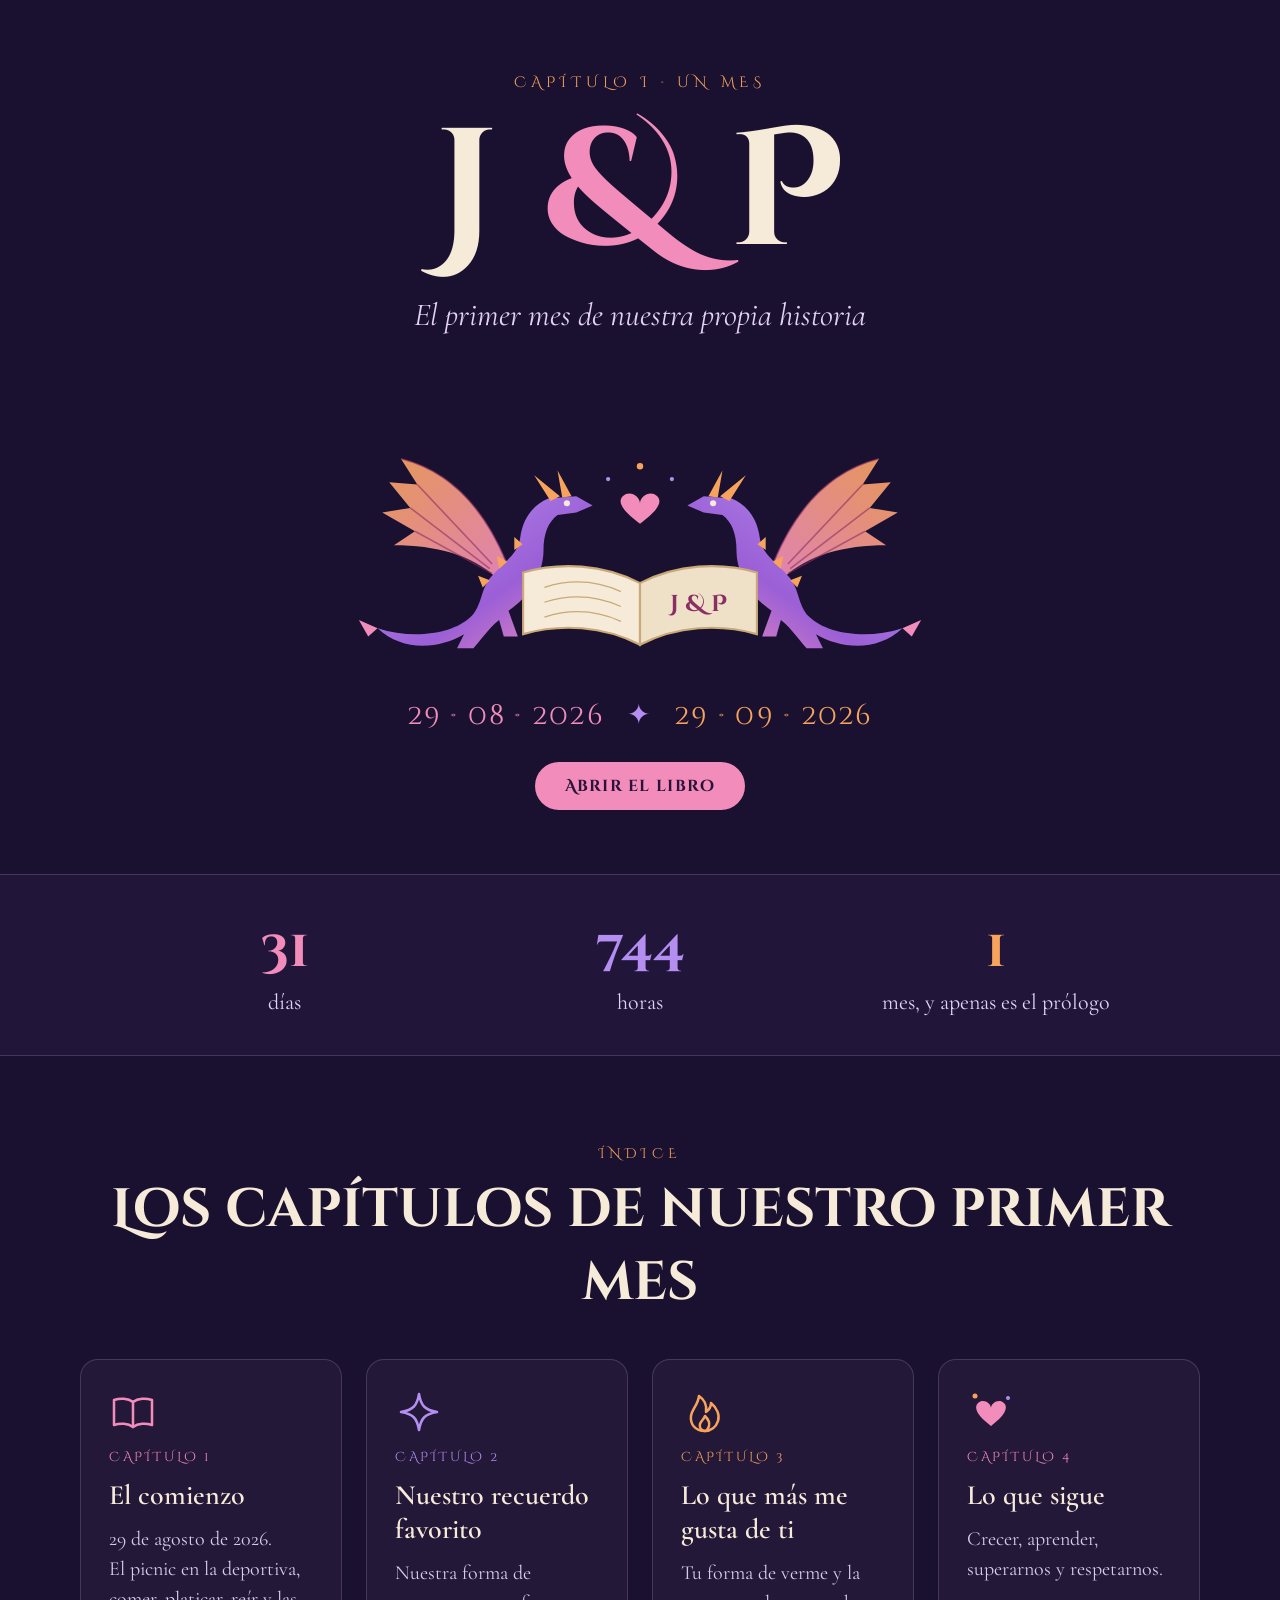
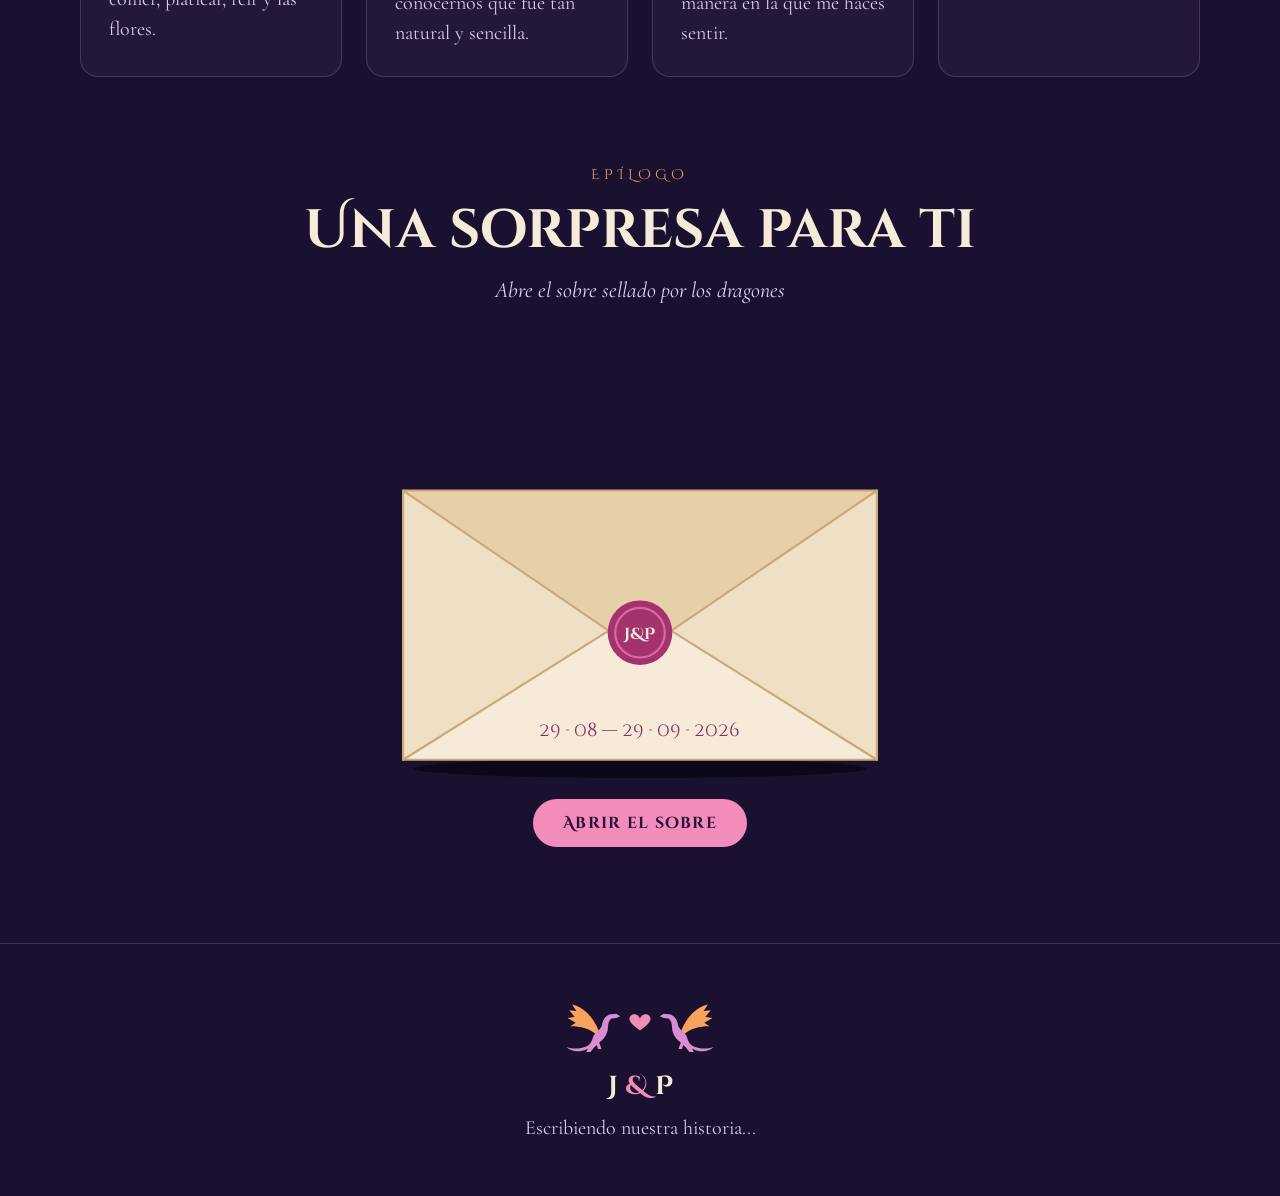
==== index.html @ 1b969fd7 "first commit" ====
<!doctype html>
<html lang="es">
<head>
  <meta charset="utf-8">
  <meta name="viewport" content="width=device-width, initial-scale=1">
  <title>J &amp; P · Un mes juntos</title>
  <link rel="preconnect" href="https://fonts.googleapis.com">
  <link rel="preconnect" href="https://fonts.gstatic.com" crossorigin>
  <link href="https://fonts.googleapis.com/css2?family=Cinzel+Decorative:wght@400;700&amp;family=Cormorant+Garamond:ital,wght@0,400;0,600;1,400&amp;display=swap" rel="stylesheet">
  <link rel="stylesheet" href="styles.css">
</head>
<body>

  <!-- ============ PORTADA ============ -->
  <header class="hero">
    <p class="eyebrow">Capítulo I · Un mes</p>
    <h1 class="hero-title">J <span class="amp">&amp;</span> P</h1>
    <p class="hero-subtitle">El primer mes de nuestra propia historia</p>

    <svg role="img" aria-label="Dos dragones frente a frente sobre un libro abierto" viewBox="0 0 640 300" class="crest">
    <defs>
    <linearGradient id="cr-body" x1="0" y1="0" x2="1" y2="1">
    <stop offset="0" stop-color="#b48ef0"></stop>
    <stop offset="0.6" stop-color="#9b5fd6"></stop>
    <stop offset="1" stop-color="#f28dbb"></stop>
    </linearGradient>
    <linearGradient id="cr-wing" x1="0" y1="0" x2="1" y2="1">
    <stop offset="0" stop-color="#f7a35c"></stop>
    <stop offset="1" stop-color="#f28dbb"></stop>
    </linearGradient>
    <g id="cr-dragon">
    <path d="M140 118 C 120 70, 90 40, 50 30 L 64 52 L 40 50 L 58 72 L 34 76 L 62 92 L 44 104 C 80 104, 110 112, 132 132 Z" fill="url(#cr-wing)" opacity="0.92"></path>
    <path d="M140 118 C 120 70, 90 40, 50 30 M 64 52 L 128 120 M 58 72 L 126 124 M 62 92 L 128 128" stroke="#8a2f63" stroke-width="1.4" fill="none" opacity="0.6"></path>
    <path d="M30 175 C 60 185, 95 180, 110 165 C 120 155, 118 140, 128 130 C 138 118, 150 112, 152 98 C 154 82, 162 70, 176 64 L 200 62 L 214 70 L 200 76 L 184 78 C 176 84, 172 94, 172 108 C 172 128, 160 148, 142 160 L 150 182 L 138 182 L 134 168 C 124 176, 118 186, 112 192 L 98 192 L 104 180 C 84 192, 52 196, 30 175 Z" fill="url(#cr-body)"></path>
    <path d="M30 175 L 14 168 L 22 182 Z" fill="#f28dbb"></path>
    <path d="M178 66 L 164 44 L 186 62 Z M 188 63 L 184 40 L 196 62 Z" fill="#f7a35c"></path>
    <path d="M120 140 L 116 130 L 126 134 Z M 134 124 L 132 113 L 141 118 Z M 147 108 L 147 97 L 154 103 Z" fill="#f7a35c"></path>
    <circle cx="192" cy="68" r="2.6" fill="#f6ead8"></circle>
    </g>
    </defs>
    <use href="#cr-dragon" transform="translate(40 60) scale(1.1)"></use>
    <use href="#cr-dragon" transform="translate(600 60) scale(-1.1 1.1)"></use>
    <path d="M320 135 C 320 128, 310 122, 304 128 C 298 134, 304 142, 320 154 C 336 142, 342 134, 336 128 C 330 122, 320 128, 320 135 Z" fill="#f28dbb"></path>
    <path d="M320 268 C 285 250, 245 248, 210 258 L 210 200 C 245 190, 285 192, 320 210 Z" fill="#f6ead8" stroke="#c9a978" stroke-width="2"></path>
    <path d="M320 268 C 355 250, 395 248, 430 258 L 430 200 C 395 190, 355 192, 320 210 Z" fill="#efe0c8" stroke="#c9a978" stroke-width="2"></path>
    <path d="M320 210 L 320 268" stroke="#c9a978" stroke-width="2"></path>
    <path d="M230 214 C 255 206, 280 208, 302 218 M 230 228 C 255 220, 280 222, 302 232 M 230 242 C 255 234, 280 236, 302 246" stroke="#c9a978" stroke-width="1.2" fill="none"></path>
    <text x="375" y="236" text-anchor="middle" font-family="'Cinzel Decorative', Georgia, serif" font-size="22" font-weight="700" fill="#8a2f63">J &amp; P</text>
    <circle cx="320" cy="100" r="3" fill="#f7a35c"></circle>
    <circle cx="290" cy="112" r="2" fill="#b48ef0"></circle>
    <circle cx="350" cy="112" r="2" fill="#b48ef0"></circle>
    </svg>

    <div class="hero-dates">
      <span class="date-start">29 · 08 · 2026</span>
      <span class="date-star" aria-hidden="true">✦</span>
      <span class="date-end">29 · 09 · 2026</span>
    </div>
    <a class="btn" href="#historia">Abrir el libro</a>
  </header>

  <!-- ============ CONTADOR ============ -->
  <section class="counter">
    <div class="counter-grid">
      <div class="stat stat--rosa"><span class="stat-num">31</span><span class="stat-label">días</span></div>
      <div class="stat stat--morado"><span class="stat-num">744</span><span class="stat-label">horas</span></div>
      <div class="stat stat--naranja"><span class="stat-num">1</span><span class="stat-label">mes, y apenas es el prólogo</span></div>
    </div>
  </section>

  <!-- ============ CAPÍTULOS ============ -->
  <section id="historia" class="chapters">
    <div class="container">
      <div class="section-head">
        <p class="eyebrow">Índice</p>
        <h2>Los capítulos de nuestro primer mes</h2>
      </div>
      <div class="chapter-grid">
        <article class="chapter chapter--rosa">
          <svg aria-hidden="true" viewBox="0 0 48 48" fill="none" stroke="#f28dbb" stroke-width="2.5" stroke-linecap="round" stroke-linejoin="round" class="chapter-icon"><path d="M24 14 C 19 10, 11 10, 5 12 V 37 C 11 35, 19 35, 24 39 C 29 35, 37 35, 43 37 V 12 C 37 10, 29 10, 24 14 Z"></path><path d="M24 14 V 39"></path></svg>
          <p class="chapter-label">CAPÍTULO 1</p>
          <h3>El comienzo</h3>
          <p class="chapter-text">29 de agosto de 2026.&nbsp;<br>El picnic en la deportiva, comer, platicar, reír y las flores.</p>
        </article>
        <article class="chapter chapter--morado">
          <svg aria-hidden="true" viewBox="0 0 48 48" fill="none" stroke="#b48ef0" stroke-width="2.5" stroke-linejoin="round" class="chapter-icon"><path d="M24 6 C 26 18, 30 22, 42 24 C 30 26, 26 30, 24 42 C 22 30, 18 26, 6 24 C 18 22, 22 18, 24 6 Z"></path></svg>
          <p class="chapter-label">CAPÍTULO 2</p>
          <h3>Nuestro recuerdo favorito</h3>
          <p class="chapter-text">Nuestra forma de conocernos que fue tan natural y sencilla.</p>
        </article>
        <article class="chapter chapter--naranja">
          <svg aria-hidden="true" viewBox="0 0 48 48" fill="none" stroke="#f7a35c" stroke-width="2.5" stroke-linecap="round" stroke-linejoin="round" class="chapter-icon"><path d="M24 43 C 14 43, 9 36, 10 28 C 11 21, 17 17, 18 8 C 24 12, 26 18, 25 24 C 28 22, 30 19, 30 15 C 36 20, 39 27, 37 33 C 35 39, 30 43, 24 43 Z"></path><path d="M24 43 C 20 43, 18 39, 19 36 C 20 33, 23 31, 24 28 C 27 31, 29 34, 28 38 C 27 41, 26 43, 24 43 Z"></path></svg>
          <p class="chapter-label">CAPÍTULO 3</p>
          <h3>Lo que más me gusta de ti</h3>
          <p class="chapter-text">Tu forma de verme y la manera en la que me haces sentir.</p>
        </article>
        <article class="chapter chapter--rosa">
          <svg aria-hidden="true" viewBox="-24 -24 48 48" class="chapter-icon"><path d="M0 -4 C 0 -9, -8 -14, -13 -9 C -18 -4, -13 4, 0 14 C 13 4, 18 -4, 13 -9 C 8 -14, 0 -9, 0 -4 Z" fill="#f28dbb"></path><circle cx="-16" cy="-16" r="2.5" fill="#f7a35c"></circle><circle cx="17" cy="-14" r="2" fill="#b48ef0"></circle></svg>
          <p class="chapter-label">CAPÍTULO 4</p>
          <h3>Lo que sigue</h3>
          <p class="chapter-text">Crecer, aprender, superarnos y respetarnos.</p>
        </article>
      </div>
    </div>
  </section>

  <!-- ============ SOBRE SORPRESA ============ -->
  <section id="sorpresa" class="surprise">
    <div class="section-head">
      <p class="eyebrow">Epílogo</p>
      <h2>Una sorpresa para ti</h2>
      <p class="surprise-hint">Abre el sobre sellado por los dragones</p>
    </div>

    <div class="envelope" id="envelope">
      <!-- parte trasera -->
      <svg aria-hidden="true" viewBox="0 0 520 420" class="env-layer env-back">
      <ellipse cx="260" cy="408" rx="210" ry="9" fill="#0d0819"></ellipse>
      <rect x="40" y="150" width="440" height="250" rx="10" fill="#c9a978"></rect>
      <rect x="52" y="160" width="416" height="230" rx="6" fill="#8a2f63"></rect>
      </svg>

      <!-- flores (solo se muestran y animan al abrir) -->
      <svg role="img" aria-label="Un ramo de flores rosas, moradas y naranjas sale del sobre" viewBox="0 0 520 420" class="env-layer env-flowers">
      <defs>
      <g id="fl-p"><g fill="#f9b8d4" transform="rotate(36)"><ellipse cy="-12" rx="8" ry="13"></ellipse><ellipse cy="-12" rx="8" ry="13" transform="rotate(72)"></ellipse><ellipse cy="-12" rx="8" ry="13" transform="rotate(144)"></ellipse><ellipse cy="-12" rx="8" ry="13" transform="rotate(216)"></ellipse><ellipse cy="-12" rx="8" ry="13" transform="rotate(288)"></ellipse></g><g fill="#f28dbb"><ellipse cy="-10" rx="7" ry="11"></ellipse><ellipse cy="-10" rx="7" ry="11" transform="rotate(72)"></ellipse><ellipse cy="-10" rx="7" ry="11" transform="rotate(144)"></ellipse><ellipse cy="-10" rx="7" ry="11" transform="rotate(216)"></ellipse><ellipse cy="-10" rx="7" ry="11" transform="rotate(288)"></ellipse></g><circle r="5" fill="#f7a35c"></circle></g>
      <g id="fl-m"><g fill="#d4bdf7" transform="rotate(36)"><ellipse cy="-12" rx="8" ry="13"></ellipse><ellipse cy="-12" rx="8" ry="13" transform="rotate(72)"></ellipse><ellipse cy="-12" rx="8" ry="13" transform="rotate(144)"></ellipse><ellipse cy="-12" rx="8" ry="13" transform="rotate(216)"></ellipse><ellipse cy="-12" rx="8" ry="13" transform="rotate(288)"></ellipse></g><g fill="#a776ea"><ellipse cy="-10" rx="7" ry="11"></ellipse><ellipse cy="-10" rx="7" ry="11" transform="rotate(72)"></ellipse><ellipse cy="-10" rx="7" ry="11" transform="rotate(144)"></ellipse><ellipse cy="-10" rx="7" ry="11" transform="rotate(216)"></ellipse><ellipse cy="-10" rx="7" ry="11" transform="rotate(288)"></ellipse></g><circle r="5" fill="#f28dbb"></circle></g>
      <g id="fl-o"><g fill="#fbc996" transform="rotate(36)"><ellipse cy="-12" rx="8" ry="13"></ellipse><ellipse cy="-12" rx="8" ry="13" transform="rotate(72)"></ellipse><ellipse cy="-12" rx="8" ry="13" transform="rotate(144)"></ellipse><ellipse cy="-12" rx="8" ry="13" transform="rotate(216)"></ellipse><ellipse cy="-12" rx="8" ry="13" transform="rotate(288)"></ellipse></g><g fill="#f7a35c"><ellipse cy="-10" rx="7" ry="11"></ellipse><ellipse cy="-10" rx="7" ry="11" transform="rotate(72)"></ellipse><ellipse cy="-10" rx="7" ry="11" transform="rotate(144)"></ellipse><ellipse cy="-10" rx="7" ry="11" transform="rotate(216)"></ellipse><ellipse cy="-10" rx="7" ry="11" transform="rotate(288)"></ellipse></g><circle r="5" fill="#8a2f63"></circle></g>
      </defs>

      <g class="anim" style="animation: jp-rise 1.1s cubic-bezier(.2,.8,.2,1) 0.5s both; transform-box: fill-box; transform-origin: 50% 100%"><g class="anim" style="animation: jp-sway 3.4s ease-in-out 1.7s infinite alternate; transform-box: fill-box; transform-origin: 50% 100%">
      <path d="M200 340 C 190 290, 160 250, 140 215" stroke="#4f7d63" stroke-width="4" fill="none"></path>
      <use href="#fl-o" transform="translate(140 215) scale(1.1)"></use>
      </g></g>
      <g class="anim" style="animation: jp-rise 1.1s cubic-bezier(.2,.8,.2,1) 0.55s both; transform-box: fill-box; transform-origin: 50% 100%"><g class="anim" style="animation: jp-sway 3.8s ease-in-out 1.7s infinite alternate-reverse; transform-box: fill-box; transform-origin: 50% 100%">
      <path d="M320 340 C 330 290, 360 250, 380 215" stroke="#4f7d63" stroke-width="4" fill="none"></path>
      <use href="#fl-p" transform="translate(380 215) scale(1.1)"></use>
      </g></g>
      <g class="anim" style="animation: jp-rise 1.1s cubic-bezier(.2,.8,.2,1) 0.65s both; transform-box: fill-box; transform-origin: 50% 100%"><g class="anim" style="animation: jp-sway 3.2s ease-in-out 1.8s infinite alternate; transform-box: fill-box; transform-origin: 50% 100%">
      <path d="M215 340 C 205 280, 180 220, 170 180" stroke="#4f7d63" stroke-width="4" fill="none"></path>
      <path d="M194 250 C 178 236, 166 238, 160 248 C 172 256, 186 256, 194 250 Z" fill="#5e9274"></path>
      <use href="#fl-p" transform="translate(170 180) scale(1.3)"></use>
      </g></g>
      <g class="anim" style="animation: jp-rise 1.1s cubic-bezier(.2,.8,.2,1) 0.7s both; transform-box: fill-box; transform-origin: 50% 100%"><g class="anim" style="animation: jp-sway 3.6s ease-in-out 1.8s infinite alternate-reverse; transform-box: fill-box; transform-origin: 50% 100%">
      <path d="M305 340 C 315 280, 340 220, 350 180" stroke="#4f7d63" stroke-width="4" fill="none"></path>
      <path d="M326 250 C 342 236, 354 238, 360 248 C 348 256, 334 256, 326 250 Z" fill="#5e9274"></path>
      <use href="#fl-m" transform="translate(350 180) scale(1.3)"></use>
      </g></g>
      <g class="anim" style="animation: jp-rise 1.1s cubic-bezier(.2,.8,.2,1) 0.8s both; transform-box: fill-box; transform-origin: 50% 100%"><g class="anim" style="animation: jp-sway 3s ease-in-out 1.9s infinite alternate; transform-box: fill-box; transform-origin: 50% 100%">
      <path d="M240 340 C 236 270, 214 190, 205 140" stroke="#4f7d63" stroke-width="4" fill="none"></path>
      <use href="#fl-m" transform="translate(205 140) scale(1.5)"></use>
      </g></g>
      <g class="anim" style="animation: jp-rise 1.1s cubic-bezier(.2,.8,.2,1) 0.85s both; transform-box: fill-box; transform-origin: 50% 100%"><g class="anim" style="animation: jp-sway 3.3s ease-in-out 1.9s infinite alternate-reverse; transform-box: fill-box; transform-origin: 50% 100%">
      <path d="M280 340 C 284 270, 306 190, 315 140" stroke="#4f7d63" stroke-width="4" fill="none"></path>
      <use href="#fl-o" transform="translate(315 140) scale(1.5)"></use>
      </g></g>
      <g class="anim" style="animation: jp-rise 1.2s cubic-bezier(.2,.8,.2,1) 0.95s both; transform-box: fill-box; transform-origin: 50% 100%"><g class="anim" style="animation: jp-sway 3.7s ease-in-out 2s infinite alternate; transform-box: fill-box; transform-origin: 50% 100%">
      <path d="M260 340 C 256 260, 264 160, 260 95" stroke="#4f7d63" stroke-width="5" fill="none"></path>
      <path d="M259 200 C 240 182, 226 184, 220 196 C 234 206, 250 206, 259 200 Z" fill="#5e9274"></path>
      <path d="M261 230 C 280 212, 294 214, 300 226 C 286 236, 270 236, 261 230 Z" fill="#5e9274"></path>
      <use href="#fl-p" transform="translate(260 95) scale(2)"></use>
      </g></g>
      <g class="anim" style="animation: jp-rise 1.1s cubic-bezier(.2,.8,.2,1) 1.05s both; transform-box: fill-box; transform-origin: 50% 100%">
      <use href="#fl-o" transform="translate(236 178) scale(0.8)"></use>
      <use href="#fl-p" transform="translate(286 182) scale(0.8)"></use>
      <use href="#fl-m" transform="translate(262 200) scale(0.7)"></use>
      </g>

      <ellipse class="anim" cx="230" cy="150" rx="4" ry="7" fill="#f28dbb" style="animation: jp-drift-l 3.6s ease-out 1.6s infinite; transform-box: fill-box; transform-origin: center"></ellipse>
      <ellipse class="anim" cx="290" cy="140" rx="4" ry="7" fill="#b48ef0" style="animation: jp-drift-r 4s ease-out 2s infinite; transform-box: fill-box; transform-origin: center"></ellipse>
      <ellipse class="anim" cx="260" cy="120" rx="3.5" ry="6" fill="#f7a35c" style="animation: jp-drift-l 4.4s ease-out 2.4s infinite; transform-box: fill-box; transform-origin: center"></ellipse>
      <ellipse class="anim" cx="200" cy="170" rx="3.5" ry="6" fill="#b48ef0" style="animation: jp-drift-r 3.8s ease-out 2.8s infinite; transform-box: fill-box; transform-origin: center"></ellipse>
      <ellipse class="anim" cx="330" cy="165" rx="4" ry="7" fill="#f28dbb" style="animation: jp-drift-l 4.2s ease-out 3.1s infinite; transform-box: fill-box; transform-origin: center"></ellipse>
      <ellipse class="anim" cx="250" cy="160" rx="3.5" ry="6" fill="#f7a35c" style="animation: jp-drift-r 3.5s ease-out 3.4s infinite; transform-box: fill-box; transform-origin: center"></ellipse>
      </svg>

      <!-- frente del sobre -->
      <svg aria-hidden="true" viewBox="0 0 520 420" class="env-layer env-front">
      <path d="M40 150 L 252 286 L 40 400 Z" fill="#efdfc4" stroke="#c9a978" stroke-width="2" stroke-linejoin="round"></path>
      <path d="M480 150 L 268 286 L 480 400 Z" fill="#efdfc4" stroke="#c9a978" stroke-width="2" stroke-linejoin="round"></path>
      <path d="M40 400 L 260 262 L 480 400 Z" fill="#f6ead8" stroke="#c9a978" stroke-width="2" stroke-linejoin="round"></path>
      <text x="260" y="378" text-anchor="middle" font-family="'Cinzel Decorative', Georgia, serif" font-size="18" fill="#8a2f63">29 · 08 — 29 · 09 · 2026</text>
      </svg>

      <!-- solapa con sello -->
      <svg aria-hidden="true" viewBox="0 0 520 420" class="env-layer env-flap">
      <path d="M40 150 L 480 150 L 260 300 Z" fill="#e6d0a8" stroke="#c9a978" stroke-width="2" stroke-linejoin="round"></path>
      <g class="seal">
      <circle cx="260" cy="282" r="30" fill="#a3326f"></circle>
      <circle cx="260" cy="282" r="23" fill="none" stroke="#d76a9f" stroke-width="2"></circle>
      <text x="260" y="288" text-anchor="middle" font-family="'Cinzel Decorative', Georgia, serif" font-size="15" font-weight="700" fill="#f6ead8">J&amp;P</text>
      </g>
      </svg>
    </div>

    <button type="button" class="btn" id="envelope-btn" aria-controls="envelope" aria-expanded="false">Abrir el sobre</button>
  </section>

  <!-- ============ PIE ============ -->
  <footer class="footer">
    <svg aria-hidden="true" viewBox="0 0 240 70" class="footer-dragons">
    <defs>
    <linearGradient id="ft-body" x1="0" y1="0" x2="1" y2="1">
    <stop offset="0" stop-color="#b48ef0"></stop>
    <stop offset="1" stop-color="#f28dbb"></stop>
    </linearGradient>
    <g id="ft-dragon" transform="scale(0.32)">
    <path d="M140 118 C 120 70, 90 40, 50 30 L 64 52 L 40 50 L 58 72 L 34 76 L 62 92 L 44 104 C 80 104, 110 112, 132 132 Z" fill="#f7a35c"></path>
    <path d="M30 175 C 60 185, 95 180, 110 165 C 120 155, 118 140, 128 130 C 138 118, 150 112, 152 98 C 154 82, 162 70, 176 64 L 200 62 L 214 70 L 200 76 L 184 78 C 176 84, 172 94, 172 108 C 172 128, 160 148, 142 160 L 150 182 L 138 182 L 134 168 C 124 176, 118 186, 112 192 L 98 192 L 104 180 C 84 192, 52 196, 30 175 Z" fill="url(#ft-body)"></path>
    </g>
    </defs>
    <use href="#ft-dragon" transform="translate(30 4)"></use>
    <use href="#ft-dragon" transform="translate(210 4) scale(-1 1)"></use>
    <path d="M120 30 C 120 26, 114 22, 110 26 C 106 30, 110 35, 120 42 C 130 35, 134 30, 130 26 C 126 22, 120 26, 120 30 Z" fill="#f28dbb"></path>
    </svg>
    <p class="footer-initials">J <span class="amp">&amp;</span> P</p>
    <p class="footer-line">Escribiendo nuestra historia...</p>
  </footer>

  <script src="script.js"></script>
</body>
</html>
---- styles.css ----
/* =========================================================
   J & P · Un mes juntos
   Cambia los colores y fuentes aquí y se aplican a toda la página.
   ========================================================= */
:root {
  --fondo: #1a1130;          /* fondo principal */
  --fondo-2: #21163a;        /* franja del contador */
  --tarjeta: #241839;        /* fondo de los capítulos */
  --texto: #f6ead8;          /* texto principal (pergamino) */
  --texto-suave: #d9cbe9;
  --lavanda: #e3d2f7;
  --rosa: #f28dbb;
  --morado: #b48ef0;
  --naranja: #f7a35c;
  --vino: #2a1238;           /* texto sobre botones rosas */
  --linea: rgba(246, 234, 216, 0.16);

  --font-titulo: 'Cinzel Decorative', 'Cormorant Garamond', Georgia, serif;
  --font-texto: 'Cormorant Garamond', Georgia, 'Times New Roman', serif;
}

* { box-sizing: border-box; }
html { scroll-behavior: smooth; }

body {
  margin: 0;
  background: var(--fondo);
  color: var(--texto);
  font-family: var(--font-texto);
  overflow-x: hidden;
}

h1, h2, h3, p { margin: 0; }
h2 {
  font-family: var(--font-titulo);
  font-size: clamp(34px, 5vw, 54px);
  color: var(--texto);
}

.eyebrow {
  font-family: var(--font-titulo);
  font-size: 14px;
  letter-spacing: 0.3em;
  text-transform: uppercase;
  color: var(--naranja);
}
.amp { color: var(--rosa); }

.container { max-width: 1120px; margin: 0 auto; }
.section-head {
  display: flex;
  flex-direction: column;
  align-items: center;
  gap: 10px;
  text-align: center;
}

/* ---------- Botón ---------- */
.btn {
  display: inline-flex;
  align-items: center;
  min-height: 48px;
  padding: 0 30px;
  border: 0;
  border-radius: 999px;
  background: var(--rosa);
  color: var(--vino);
  font-family: var(--font-titulo);
  font-weight: 700;
  font-size: 16px;
  letter-spacing: 0.08em;
  text-decoration: none;
  cursor: pointer;
  transition: transform 0.2s ease, background 0.2s ease;
}
.btn:hover { background: #f6a6c9; transform: translateY(-1px); }
.btn:focus-visible { outline: 3px solid var(--naranja); outline-offset: 3px; }

/* ---------- Portada ---------- */
.hero {
  padding: 72px 24px 64px;
  display: flex;
  flex-direction: column;
  align-items: center;
  text-align: center;
  gap: 18px;
}
.hero .eyebrow { font-size: 15px; letter-spacing: 0.32em; }
.hero-title {
  font-family: var(--font-titulo);
  font-weight: 700;
  font-size: clamp(64px, 13vw, 168px);
  line-height: 1;
}
.hero-subtitle {
  font-style: italic;
  font-size: clamp(22px, 3vw, 32px);
  color: var(--lavanda);
}
.crest { width: 100%; max-width: 680px; height: auto; margin-top: 8px; }
.hero-dates {
  display: flex;
  flex-wrap: wrap;
  align-items: center;
  justify-content: center;
  gap: 14px 22px;
  font-family: var(--font-titulo);
  font-size: clamp(20px, 2.6vw, 28px);
  letter-spacing: 0.08em;
}
.date-start { color: var(--rosa); }
.date-star { color: var(--morado); }
.date-end { color: var(--naranja); }
.hero .btn { margin-top: 10px; }

/* ---------- Contador ---------- */
.counter {
  border-top: 1px solid var(--linea);
  border-bottom: 1px solid var(--linea);
  background: var(--fondo-2);
  padding: 40px 24px;
}
.counter-grid {
  max-width: 1040px;
  margin: 0 auto;
  display: grid;
  grid-template-columns: repeat(auto-fit, minmax(180px, 1fr));
  gap: 28px;
  text-align: center;
}
.stat { display: flex; flex-direction: column; gap: 4px; }
.stat-num { font-family: var(--font-titulo); font-size: 52px; font-weight: 700; }
.stat-label { font-size: 22px; color: var(--lavanda); }
.stat--rosa .stat-num { color: var(--rosa); }
.stat--morado .stat-num { color: var(--morado); }
.stat--naranja .stat-num { color: var(--naranja); }

/* ---------- Capítulos ---------- */
.chapters { padding: 88px 24px; }
.chapters .container { display: flex; flex-direction: column; gap: 40px; }
.chapter-grid {
  display: grid;
  grid-template-columns: repeat(auto-fit, minmax(240px, 1fr));
  gap: 24px;
}
.chapter {
  background: var(--tarjeta);
  border: 1px solid var(--linea);
  border-radius: 18px;
  padding: 28px;
  display: flex;
  flex-direction: column;
  gap: 12px;
}
.chapter-icon { width: 48px; height: 48px; }
.chapter-label {
  font-family: var(--font-titulo);
  font-size: 13px;
  letter-spacing: 0.2em;
}
.chapter--rosa .chapter-label { color: var(--rosa); }
.chapter--morado .chapter-label { color: var(--morado); }
.chapter--naranja .chapter-label { color: var(--naranja); }
.chapter h3 { font-size: 28px; font-weight: 600; }
.chapter-text { font-size: 20px; line-height: 1.5; color: var(--texto-suave); }

/* ---------- Sobre sorpresa ---------- */
.surprise {
  padding: 0 24px 96px;
  display: flex;
  flex-direction: column;
  align-items: center;
  gap: 18px;
  text-align: center;
}
.surprise-hint { font-style: italic; font-size: 22px; color: var(--lavanda); }

.envelope {
  position: relative;
  width: 100%;
  max-width: 560px;
  aspect-ratio: 520 / 420;
  perspective: 1400px;
  margin-top: 8px;
}
.env-layer { position: absolute; inset: 0; width: 100%; height: 100%; }
.env-back { z-index: 1; }
.env-flowers { z-index: 3; overflow: visible; display: none; }
.env-front { z-index: 4; }
.env-flap {
  z-index: 5;
  transform-origin: 50% 35.714%;   /* borde superior del sobre */
  transition: transform 0.8s cubic-bezier(.4, .1, .2, 1);
}
.seal { transition: opacity 0.3s ease; }

/* Estado abierto (lo activa script.js) */
.envelope.is-open .env-flap { transform: rotateX(180deg); z-index: 2; }
.envelope.is-open .seal { opacity: 0; }
.envelope.is-open .env-flowers { display: block; }

/* Animaciones de las flores */
@keyframes jp-rise {
  from { transform: translateY(170px) scale(.3); opacity: 0; }
  to   { transform: translateY(0) scale(1); opacity: 1; }
}
@keyframes jp-sway {
  from { transform: rotate(-2.5deg); }
  to   { transform: rotate(2.5deg); }
}
@keyframes jp-drift-l {
  0%   { transform: translate(0, 0) rotate(0); opacity: 0; }
  15%  { opacity: 1; }
  100% { transform: translate(-70px, -150px) rotate(-220deg); opacity: 0; }
}
@keyframes jp-drift-r {
  0%   { transform: translate(0, 0) rotate(0); opacity: 0; }
  15%  { opacity: 1; }
  100% { transform: translate(70px, -150px) rotate(220deg); opacity: 0; }
}

@media (prefers-reduced-motion: reduce) {
  .anim { animation: none !important; }
  .env-flap { transition: none; }
  html { scroll-behavior: auto; }
}

/* ---------- Pie ---------- */
.footer {
  border-top: 1px solid var(--linea);
  padding: 48px 24px 56px;
  display: flex;
  flex-direction: column;
  align-items: center;
  gap: 12px;
  text-align: center;
}
.footer-dragons { width: 220px; height: auto; }
.footer-initials { font-family: var(--font-titulo); font-size: 26px; font-weight: 700; }
.footer-line { font-size: 20px; color: var(--texto-suave); }
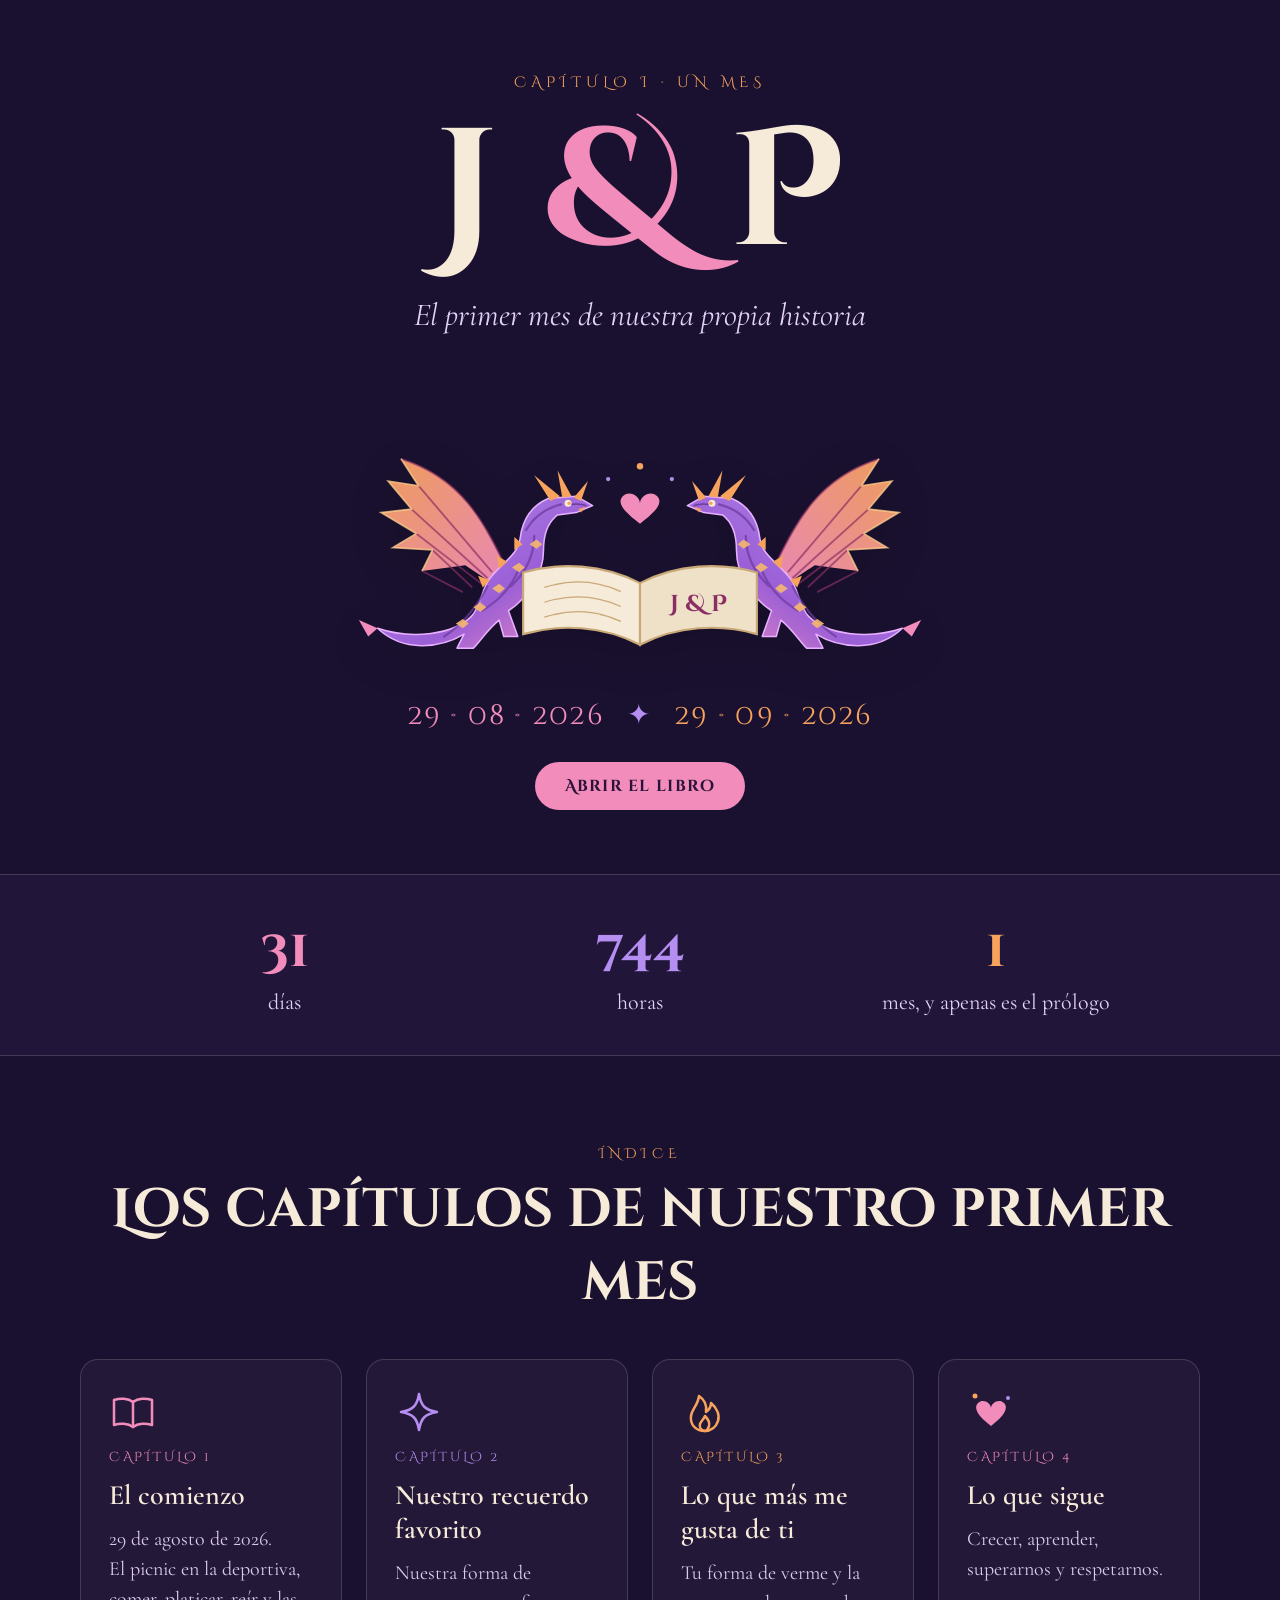
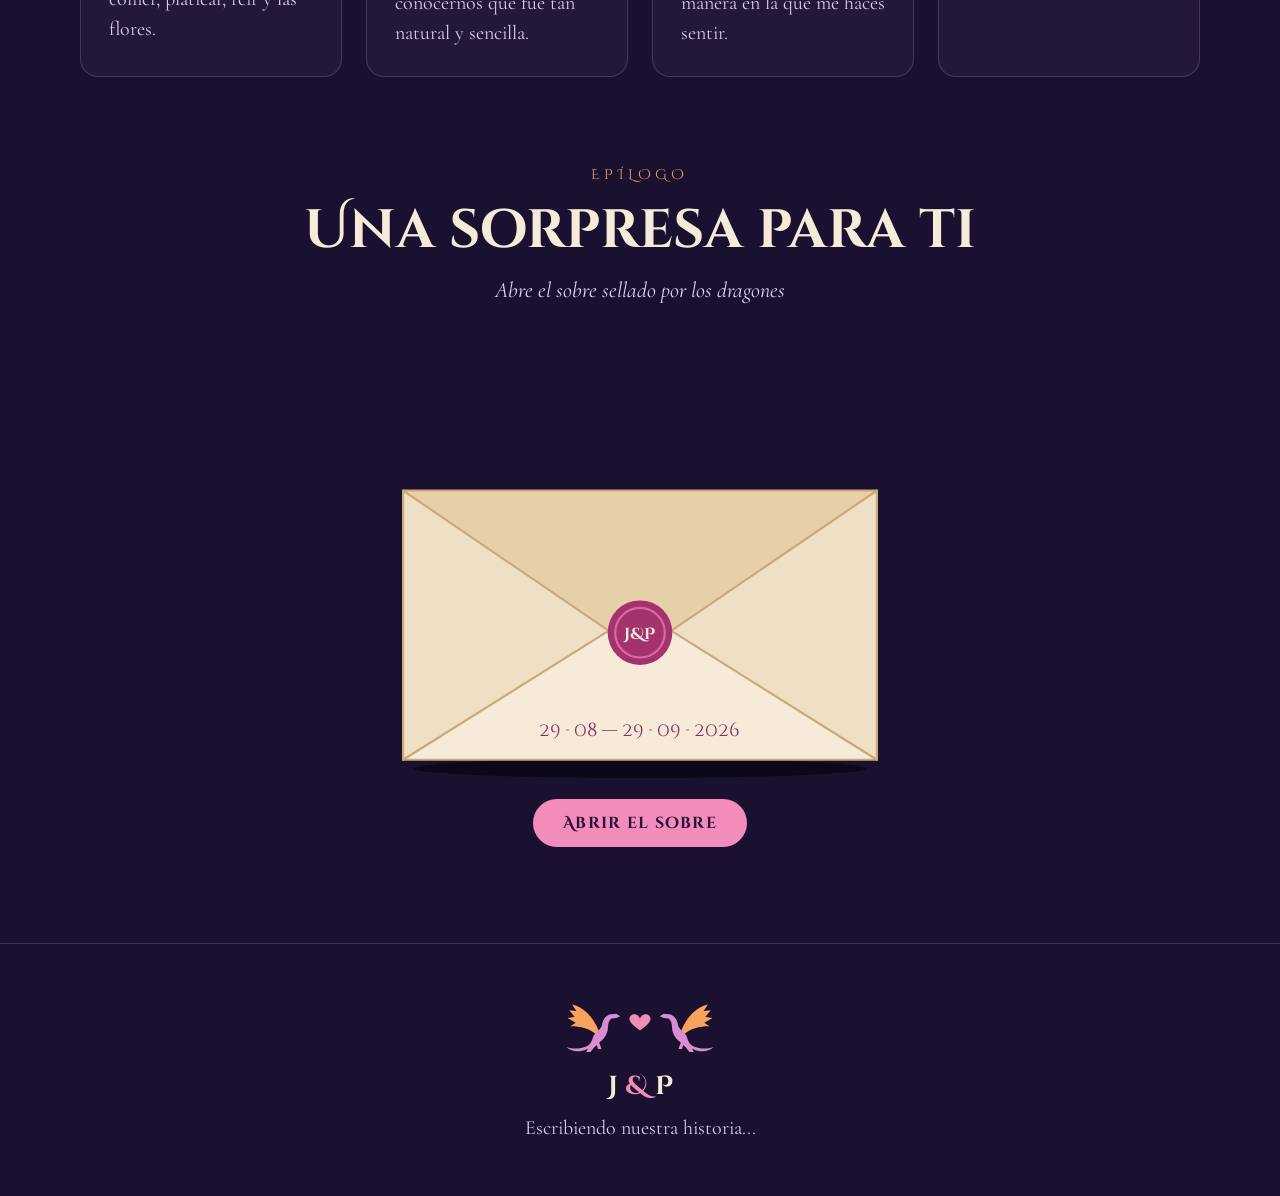
==== commit 2fab3d8e: "Se cambia el estilo de los dragones" ====
--- a/index.html
+++ b/index.html
@@ -29,26 +29,34 @@
     <stop offset="1" stop-color="#f28dbb"></stop>
     </linearGradient>
     <g id="cr-dragon">
-    <path d="M140 118 C 120 70, 90 40, 50 30 L 64 52 L 40 50 L 58 72 L 34 76 L 62 92 L 44 104 C 80 104, 110 112, 132 132 Z" fill="url(#cr-wing)" opacity="0.92"></path>
-    <path d="M140 118 C 120 70, 90 40, 50 30 M 64 52 L 128 120 M 58 72 L 126 124 M 62 92 L 128 128" stroke="#8a2f63" stroke-width="1.4" fill="none" opacity="0.6"></path>
-    <path d="M30 175 C 60 185, 95 180, 110 165 C 120 155, 118 140, 128 130 C 138 118, 150 112, 152 98 C 154 82, 162 70, 176 64 L 200 62 L 214 70 L 200 76 L 184 78 C 176 84, 172 94, 172 108 C 172 128, 160 148, 142 160 L 150 182 L 138 182 L 134 168 C 124 176, 118 186, 112 192 L 98 192 L 104 180 C 84 192, 52 196, 30 175 Z" fill="url(#cr-body)"></path>
+    <g class="dragon-wing">
+    <path d="M140 123 C 122 87, 104 47, 50 30 L 65 53 L 39 49 L 59 73 L 33 76 L 63 94 L 43 106 L 77 108 L 68 126 L 105 121 L 132 139 Z" fill="url(#cr-wing)" opacity="0.96"></path>
+    <path d="M140 123 C 122 87, 104 47, 50 30 M65 53 L128 127 M59 73 L124 132 M63 94 L119 137 M77 108 L111 140 M68 126 L103 144" stroke="#8a2f63" stroke-width="1.6" fill="none" opacity="0.68"></path>
+    <path d="M50 30 L65 53 L39 49 L59 73 L33 76 L63 94 L43 106 L77 108 L68 126" fill="none" stroke="#ffd28c" stroke-width="1.4" opacity="0.75"></path>
+    </g>
+    <path d="M30 175 C 60 185, 95 180, 110 165 C 120 155, 118 140, 128 130 C 138 118, 150 112, 152 98 C 154 82, 162 70, 176 64 L 200 62 L 214 70 L 200 76 L 184 78 C 176 84, 172 94, 172 108 C 172 128, 160 148, 142 160 L 150 182 L 138 182 L 134 168 C 124 176, 118 186, 112 192 L 98 192 L 104 180 C 84 192, 52 196, 30 175 Z" fill="url(#cr-body)" stroke="#e7b1ff" stroke-width="1.3" stroke-linejoin="round"></path>
+    <path d="M87 182 C 105 170, 116 155, 124 139 M 119 160 C 135 151, 145 139, 151 124 M 144 139 C 158 126, 164 111, 164 96 M 157 91 C 164 79, 175 72, 187 69" fill="none" stroke="#6d3b9e" stroke-width="2" stroke-linecap="round" opacity="0.72"></path>
+    <path d="M97 171 L103 167 L108 171 L103 175 Z M112 157 L118 153 L123 157 L118 161 Z M128 141 L134 137 L139 141 L134 145 Z M145 123 L151 119 L156 123 L151 127 Z M160 103 L166 99 L171 103 L166 107 Z" fill="#f4b66f" opacity="0.92"></path>
     <path d="M30 175 L 14 168 L 22 182 Z" fill="#f28dbb"></path>
-    <path d="M178 66 L 164 44 L 186 62 Z M 188 63 L 184 40 L 196 62 Z" fill="#f7a35c"></path>
+    <path d="M178 66 L 164 44 L 186 62 Z M 188 63 L 184 40 L 196 62 Z M 198 63 L 210 49 L 204 66 Z" fill="#f7a35c"></path>
     <path d="M120 140 L 116 130 L 126 134 Z M 134 124 L 132 113 L 141 118 Z M 147 108 L 147 97 L 154 103 Z" fill="#f7a35c"></path>
-    <circle cx="192" cy="68" r="2.6" fill="#f6ead8"></circle>
+    <path d="M196 69 Q 203 68 208 70" fill="none" stroke="#6d3b9e" stroke-width="1.4" stroke-linecap="round"></path>
+    <circle cx="193" cy="68" r="3" fill="#f6ead8"></circle>
+    <circle cx="194" cy="68" r="1.5" fill="#f7a35c"></circle>
+    <path d="M202 73 L208 71 L204 76 Z" fill="#f7a35c"></path>
     </g>
     </defs>
     <use href="#cr-dragon" transform="translate(40 60) scale(1.1)"></use>
     <use href="#cr-dragon" transform="translate(600 60) scale(-1.1 1.1)"></use>
-    <path d="M320 135 C 320 128, 310 122, 304 128 C 298 134, 304 142, 320 154 C 336 142, 342 134, 336 128 C 330 122, 320 128, 320 135 Z" fill="#f28dbb"></path>
+    <path class="crest-heart" d="M320 135 C 320 128, 310 122, 304 128 C 298 134, 304 142, 320 154 C 336 142, 342 134, 336 128 C 330 122, 320 128, 320 135 Z" fill="#f28dbb"></path>
     <path d="M320 268 C 285 250, 245 248, 210 258 L 210 200 C 245 190, 285 192, 320 210 Z" fill="#f6ead8" stroke="#c9a978" stroke-width="2"></path>
     <path d="M320 268 C 355 250, 395 248, 430 258 L 430 200 C 395 190, 355 192, 320 210 Z" fill="#efe0c8" stroke="#c9a978" stroke-width="2"></path>
     <path d="M320 210 L 320 268" stroke="#c9a978" stroke-width="2"></path>
     <path d="M230 214 C 255 206, 280 208, 302 218 M 230 228 C 255 220, 280 222, 302 232 M 230 242 C 255 234, 280 236, 302 246" stroke="#c9a978" stroke-width="1.2" fill="none"></path>
     <text x="375" y="236" text-anchor="middle" font-family="'Cinzel Decorative', Georgia, serif" font-size="22" font-weight="700" fill="#8a2f63">J &amp; P</text>
-    <circle cx="320" cy="100" r="3" fill="#f7a35c"></circle>
-    <circle cx="290" cy="112" r="2" fill="#b48ef0"></circle>
-    <circle cx="350" cy="112" r="2" fill="#b48ef0"></circle>
+    <circle class="crest-star" cx="320" cy="100" r="3" fill="#f7a35c"></circle>
+    <circle class="crest-star" cx="290" cy="112" r="2" fill="#b48ef0"></circle>
+    <circle class="crest-star" cx="350" cy="112" r="2" fill="#b48ef0"></circle>
     </svg>
 
     <div class="hero-dates">
--- a/styles.css
+++ b/styles.css
@@ -97,7 +97,20 @@
   font-size: clamp(22px, 3vw, 32px);
   color: var(--lavanda);
 }
-.crest { width: 100%; max-width: 680px; height: auto; margin-top: 8px; }
+.crest {
+  width: 100%;
+  max-width: 680px;
+  height: auto;
+  margin-top: 8px;
+  overflow: visible;
+  transform: perspective(1000px) rotateX(var(--crest-tilt-y, 0deg)) rotateY(var(--crest-tilt-x, 0deg));
+  transition: transform 500ms cubic-bezier(.2, .8, .2, 1), filter 500ms ease;
+  filter: drop-shadow(0 12px 22px rgba(0, 0, 0, 0.16));
+}
+.dragon-wing { transform-box: fill-box; transform-origin: 90% 90%; }
+.crest-heart { transform-box: fill-box; transform-origin: center; }
+.crest-star { transform-box: fill-box; transform-origin: center; }
+.crest:hover { filter: drop-shadow(0 16px 30px rgba(180, 142, 240, 0.22)); }
 .hero-dates {
   display: flex;
   flex-wrap: wrap;
@@ -222,6 +235,7 @@
 @media (prefers-reduced-motion: reduce) {
   .anim { animation: none !important; }
   .env-flap { transition: none; }
+  .crest { transition: none; transform: none; }
   html { scroll-behavior: auto; }
 }
 
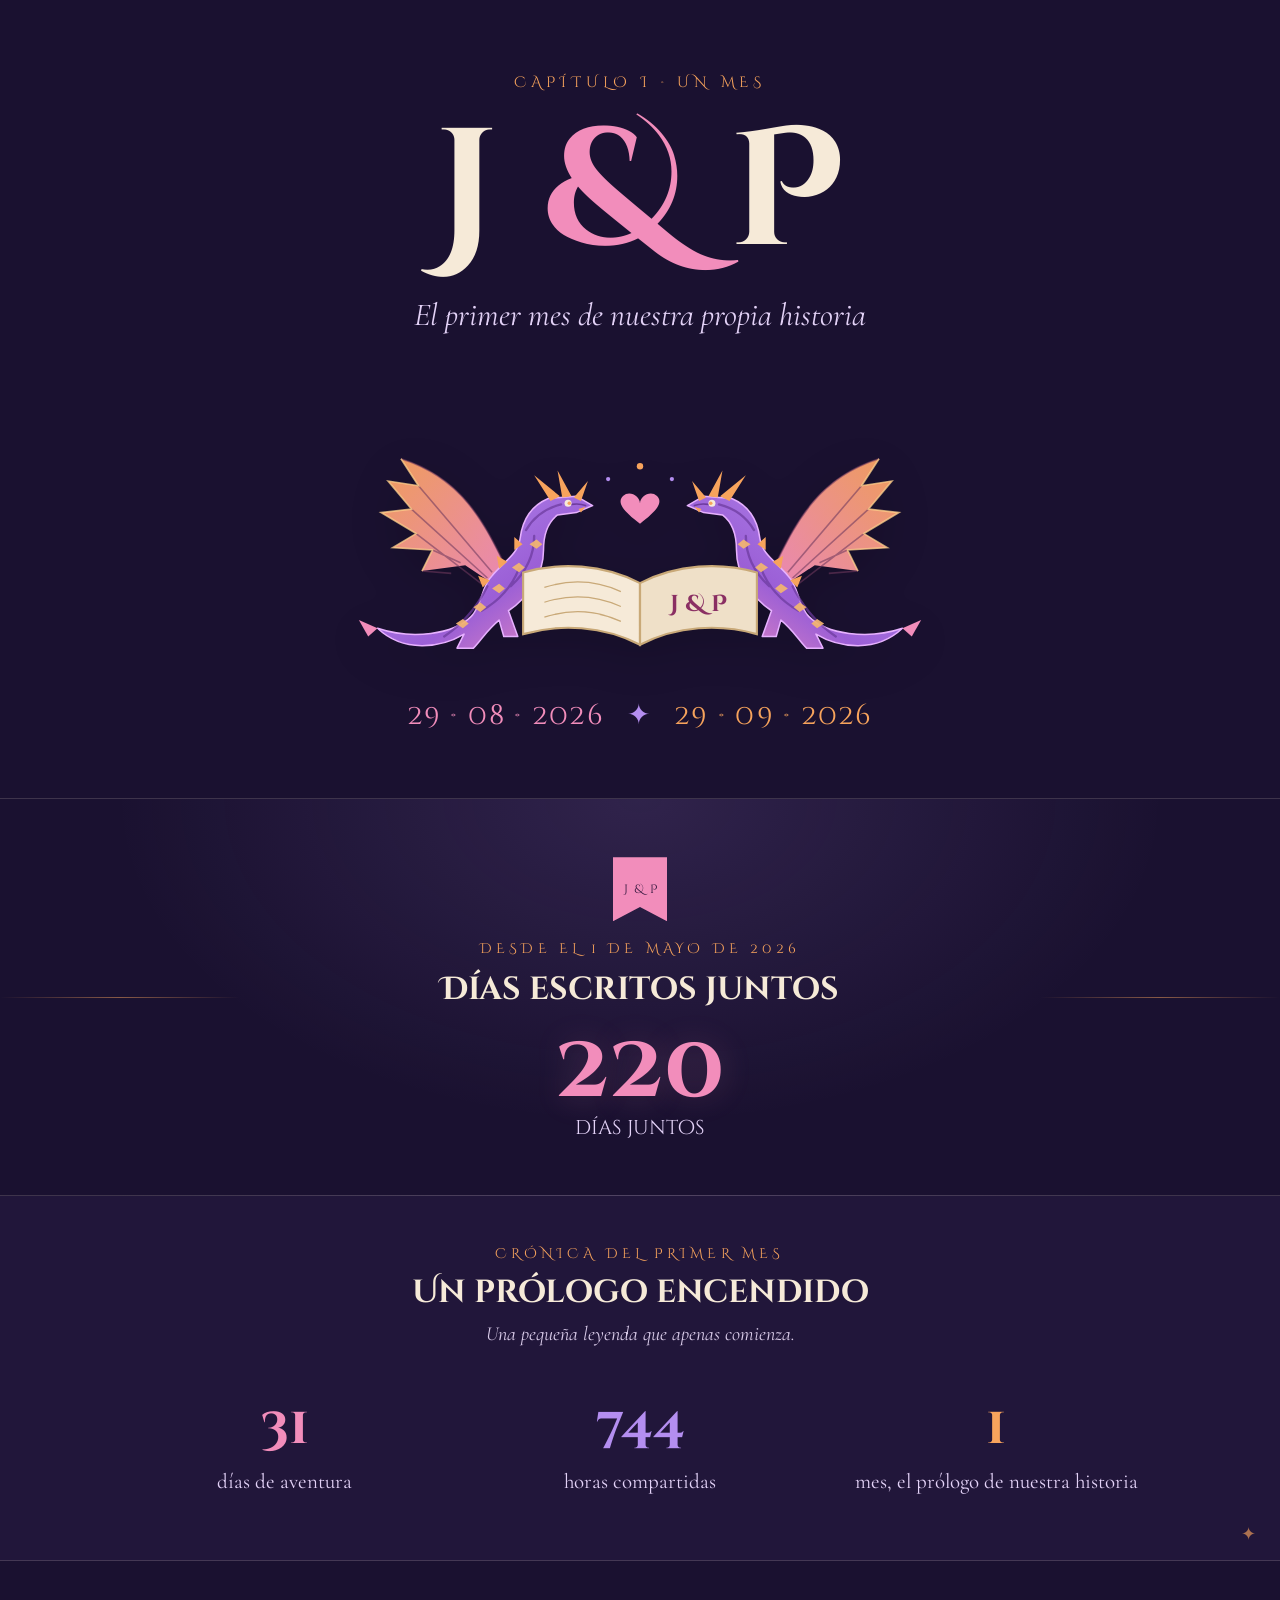
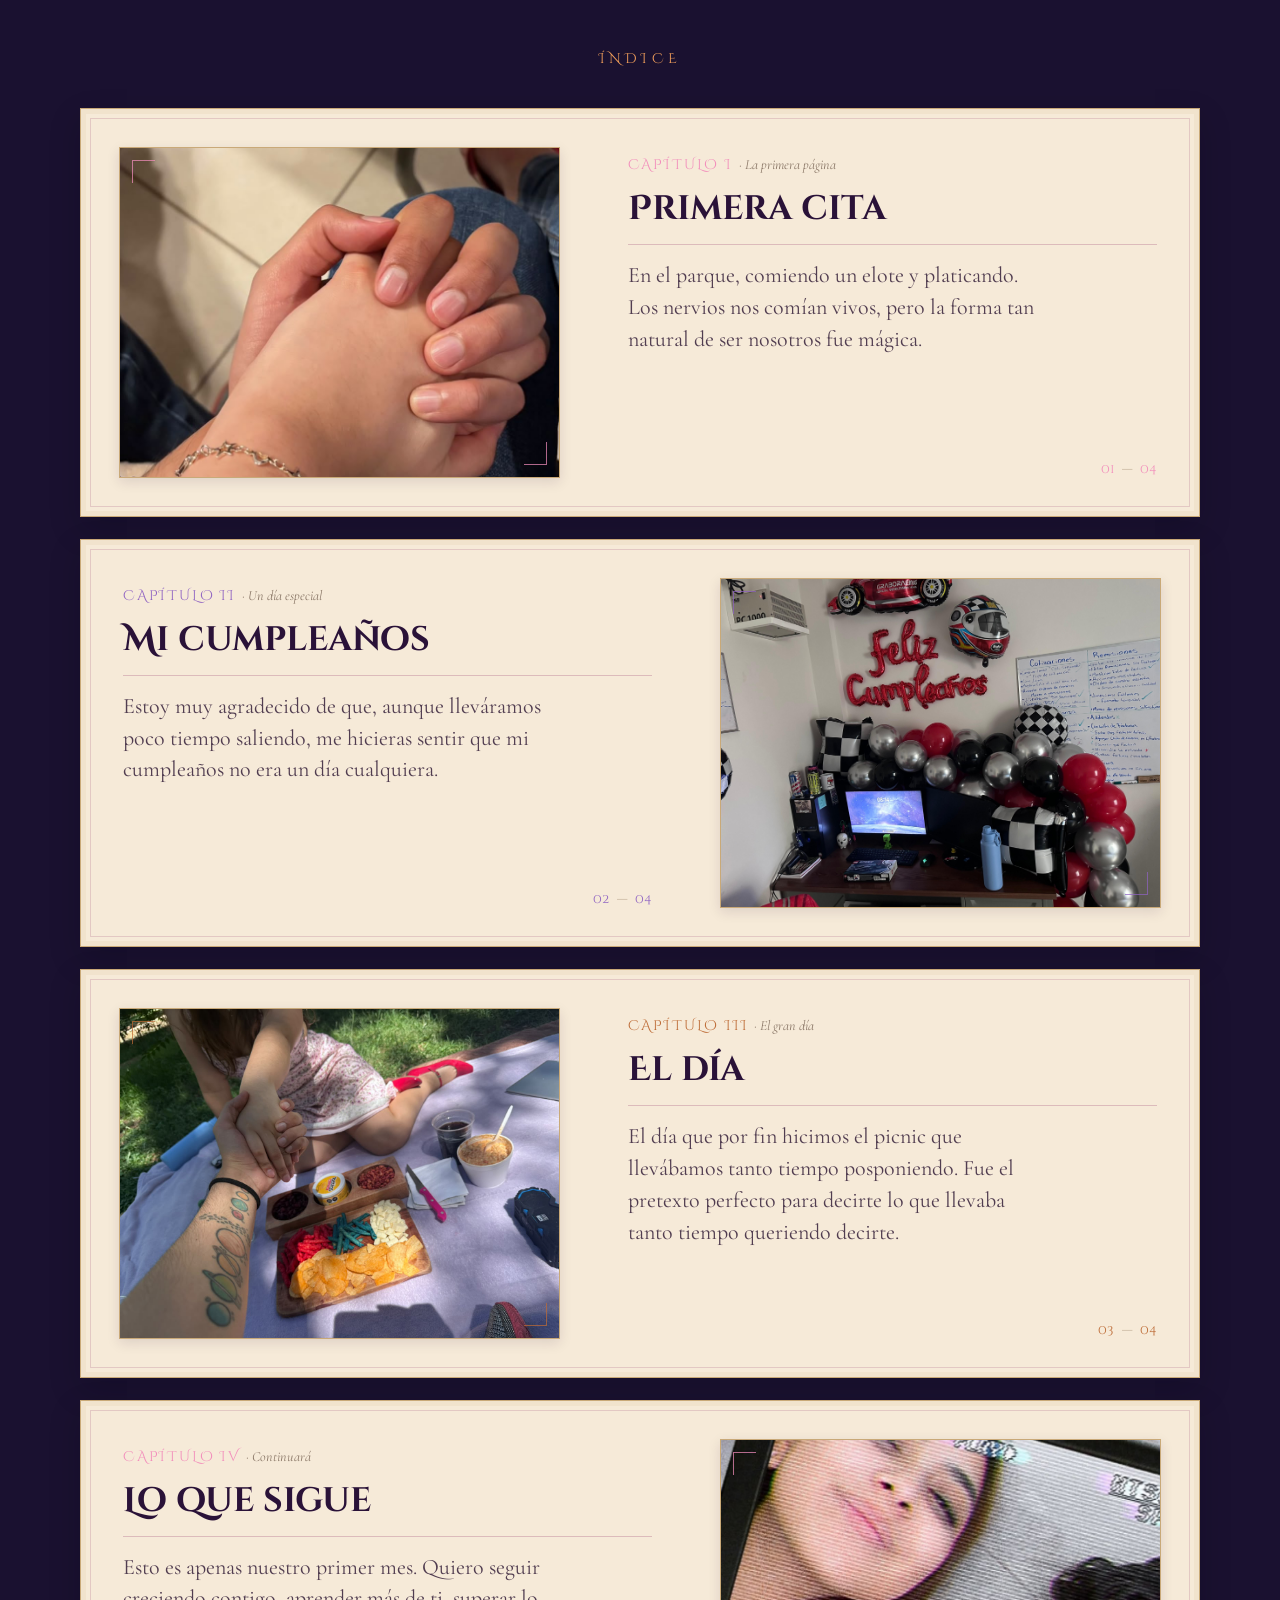
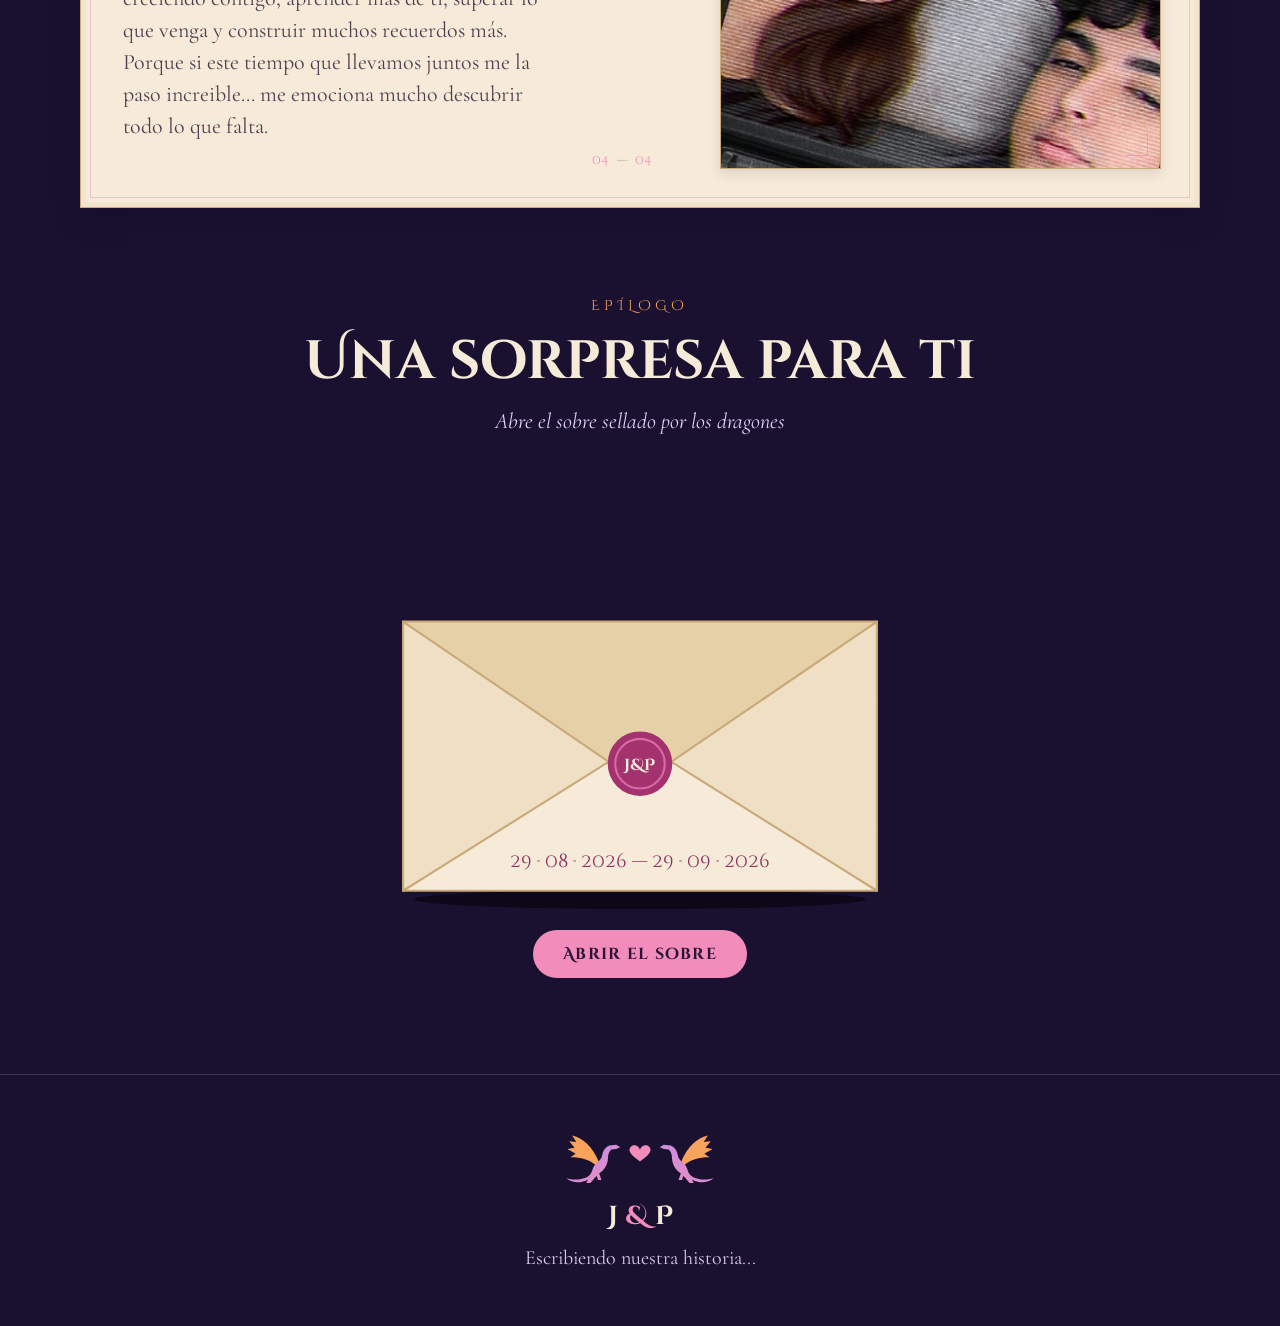
==== commit 000da996: "Cambios" ====
--- a/index.html
+++ b/index.html
@@ -28,12 +28,12 @@
     <stop offset="0" stop-color="#f7a35c"></stop>
     <stop offset="1" stop-color="#f28dbb"></stop>
     </linearGradient>
-    <g id="cr-dragon">
-    <g class="dragon-wing">
+    <g id="cr-wing-art">
     <path d="M140 123 C 122 87, 104 47, 50 30 L 65 53 L 39 49 L 59 73 L 33 76 L 63 94 L 43 106 L 77 108 L 68 126 L 105 121 L 132 139 Z" fill="url(#cr-wing)" opacity="0.96"></path>
-    <path d="M140 123 C 122 87, 104 47, 50 30 M65 53 L128 127 M59 73 L124 132 M63 94 L119 137 M77 108 L111 140 M68 126 L103 144" stroke="#8a2f63" stroke-width="1.6" fill="none" opacity="0.68"></path>
+    <path d="M140 123 C 122 87, 104 47, 50 30 M65 53 L128 127 M59 73 L124 132 M63 94 L119 137 M77 108 L101 119 M68 126 L93 128" stroke="#71395e" stroke-width="1.35" fill="none" opacity="0.58"></path>
     <path d="M50 30 L65 53 L39 49 L59 73 L33 76 L63 94 L43 106 L77 108 L68 126" fill="none" stroke="#ffd28c" stroke-width="1.4" opacity="0.75"></path>
     </g>
+    <g id="cr-dragon">
     <path d="M30 175 C 60 185, 95 180, 110 165 C 120 155, 118 140, 128 130 C 138 118, 150 112, 152 98 C 154 82, 162 70, 176 64 L 200 62 L 214 70 L 200 76 L 184 78 C 176 84, 172 94, 172 108 C 172 128, 160 148, 142 160 L 150 182 L 138 182 L 134 168 C 124 176, 118 186, 112 192 L 98 192 L 104 180 C 84 192, 52 196, 30 175 Z" fill="url(#cr-body)" stroke="#e7b1ff" stroke-width="1.3" stroke-linejoin="round"></path>
     <path d="M87 182 C 105 170, 116 155, 124 139 M 119 160 C 135 151, 145 139, 151 124 M 144 139 C 158 126, 164 111, 164 96 M 157 91 C 164 79, 175 72, 187 69" fill="none" stroke="#6d3b9e" stroke-width="2" stroke-linecap="round" opacity="0.72"></path>
     <path d="M97 171 L103 167 L108 171 L103 175 Z M112 157 L118 153 L123 157 L118 161 Z M128 141 L134 137 L139 141 L134 145 Z M145 123 L151 119 L156 123 L151 127 Z M160 103 L166 99 L171 103 L166 107 Z" fill="#f4b66f" opacity="0.92"></path>
@@ -46,7 +46,9 @@
     <path d="M202 73 L208 71 L204 76 Z" fill="#f7a35c"></path>
     </g>
     </defs>
+    <g transform="translate(40 60) scale(1.1)"><g class="dragon-wing"><use href="#cr-wing-art"></use></g></g>
     <use href="#cr-dragon" transform="translate(40 60) scale(1.1)"></use>
+    <g transform="translate(600 60) scale(-1.1 1.1)"><g class="dragon-wing"><use href="#cr-wing-art"></use></g></g>
     <use href="#cr-dragon" transform="translate(600 60) scale(-1.1 1.1)"></use>
     <path class="crest-heart" d="M320 135 C 320 128, 310 122, 304 128 C 298 134, 304 142, 320 154 C 336 142, 342 134, 336 128 C 330 122, 320 128, 320 135 Z" fill="#f28dbb"></path>
     <path d="M320 268 C 285 250, 245 248, 210 258 L 210 200 C 245 190, 285 192, 320 210 Z" fill="#f6ead8" stroke="#c9a978" stroke-width="2"></path>
@@ -64,16 +66,29 @@
       <span class="date-star" aria-hidden="true">✦</span>
       <span class="date-end">29 · 09 · 2026</span>
     </div>
-    <a class="btn" href="#historia">Abrir el libro</a>
   </header>
 
-  <!-- ============ CONTADOR ============ -->
-  <section class="counter">
+  <!-- ============ DIAS JUNTOS ============ -->
+  <section class="together-counter" aria-labelledby="together-title">
+    <div class="together-bookmark" aria-hidden="true">J&nbsp; &amp; &nbsp;P</div>
+    <p class="eyebrow">Desde el 1 de mayo de 2026</p>
+    <h2 id="together-title">Días escritos juntos</h2>
+    <p class="together-count"><span id="days-together">—</span><span class="together-unit">días juntos</span></p>
+  </section>
+
+  <!-- ============ CRONICA DEL PRIMER MES ============ -->
+  <section class="counter" aria-labelledby="first-month-title">
+    <div class="counter-heading">
+      <p class="eyebrow">Crónica del primer mes</p>
+      <h2 id="first-month-title">Un prólogo encendido</h2>
+      <p>Una pequeña leyenda que apenas comienza.</p>
+    </div>
     <div class="counter-grid">
-      <div class="stat stat--rosa"><span class="stat-num">31</span><span class="stat-label">días</span></div>
-      <div class="stat stat--morado"><span class="stat-num">744</span><span class="stat-label">horas</span></div>
-      <div class="stat stat--naranja"><span class="stat-num">1</span><span class="stat-label">mes, y apenas es el prólogo</span></div>
-    </div>
+      <div class="stat stat--rosa"><span class="stat-num">31</span><span class="stat-label">días de aventura</span></div>
+      <div class="stat stat--morado"><span class="stat-num">744</span><span class="stat-label">horas compartidas</span></div>
+      <div class="stat stat--naranja"><span class="stat-num">1</span><span class="stat-label">mes, el prólogo de nuestra historia</span></div>
+    </div>
+    <span class="counter-flourish" aria-hidden="true">✦</span>
   </section>
 
   <!-- ============ CAPÍTULOS ============ -->
@@ -81,32 +96,56 @@
     <div class="container">
       <div class="section-head">
         <p class="eyebrow">Índice</p>
-        <h2>Los capítulos de nuestro primer mes</h2>
       </div>
       <div class="chapter-grid">
         <article class="chapter chapter--rosa">
-          <svg aria-hidden="true" viewBox="0 0 48 48" fill="none" stroke="#f28dbb" stroke-width="2.5" stroke-linecap="round" stroke-linejoin="round" class="chapter-icon"><path d="M24 14 C 19 10, 11 10, 5 12 V 37 C 11 35, 19 35, 24 39 C 29 35, 37 35, 43 37 V 12 C 37 10, 29 10, 24 14 Z"></path><path d="M24 14 V 39"></path></svg>
-          <p class="chapter-label">CAPÍTULO 1</p>
-          <h3>El comienzo</h3>
-          <p class="chapter-text">29 de agosto de 2026.&nbsp;<br>El picnic en la deportiva, comer, platicar, reír y las flores.</p>
+          <figure class="chapter-photo">
+            <img data-photo="imagenes/capitulo-1.jpeg" alt="Recuerdo de nuestra primera cita en el parque" loading="lazy">
+            <figcaption>Fotografía del recuerdo · I</figcaption>
+          </figure>
+          <div class="chapter-copy">
+            <p class="chapter-label">Capítulo I <span>· La primera página</span></p>
+            <h3>Primera cita</h3>
+            <p class="chapter-text">En el parque, comiendo un elote y platicando. Los nervios nos comían vivos, pero la forma tan natural de ser nosotros fue mágica.</p>
+            <p class="chapter-folio">01 <span>—</span> 04</p>
+          </div>
         </article>
         <article class="chapter chapter--morado">
-          <svg aria-hidden="true" viewBox="0 0 48 48" fill="none" stroke="#b48ef0" stroke-width="2.5" stroke-linejoin="round" class="chapter-icon"><path d="M24 6 C 26 18, 30 22, 42 24 C 30 26, 26 30, 24 42 C 22 30, 18 26, 6 24 C 18 22, 22 18, 24 6 Z"></path></svg>
-          <p class="chapter-label">CAPÍTULO 2</p>
-          <h3>Nuestro recuerdo favorito</h3>
-          <p class="chapter-text">Nuestra forma de conocernos que fue tan natural y sencilla.</p>
+          <figure class="chapter-photo">
+            <img data-photo="imagenes/capitulo-2.jpeg" alt="Recuerdo del cumpleaños que celebramos juntos" loading="lazy">
+            <figcaption>Fotografía del recuerdo · II</figcaption>
+          </figure>
+          <div class="chapter-copy">
+            <p class="chapter-label">Capítulo II <span>· Un día especial</span></p>
+            <h3>Mi cumpleaños</h3>
+            <p class="chapter-text">Estoy muy agradecido de que, aunque lleváramos poco tiempo saliendo, me hicieras sentir que mi cumpleaños no era un día cualquiera.</p>
+            <p class="chapter-folio">02 <span>—</span> 04</p>
+          </div>
         </article>
         <article class="chapter chapter--naranja">
-          <svg aria-hidden="true" viewBox="0 0 48 48" fill="none" stroke="#f7a35c" stroke-width="2.5" stroke-linecap="round" stroke-linejoin="round" class="chapter-icon"><path d="M24 43 C 14 43, 9 36, 10 28 C 11 21, 17 17, 18 8 C 24 12, 26 18, 25 24 C 28 22, 30 19, 30 15 C 36 20, 39 27, 37 33 C 35 39, 30 43, 24 43 Z"></path><path d="M24 43 C 20 43, 18 39, 19 36 C 20 33, 23 31, 24 28 C 27 31, 29 34, 28 38 C 27 41, 26 43, 24 43 Z"></path></svg>
-          <p class="chapter-label">CAPÍTULO 3</p>
-          <h3>Lo que más me gusta de ti</h3>
-          <p class="chapter-text">Tu forma de verme y la manera en la que me haces sentir.</p>
+          <figure class="chapter-photo">
+            <img data-photo="imagenes/capitulo-3.jpeg" alt="Recuerdo del picnic que planeamos juntos" loading="lazy">
+            <figcaption>Fotografía del recuerdo · III</figcaption>
+          </figure>
+          <div class="chapter-copy">
+            <p class="chapter-label">Capítulo III <span>· El gran día</span></p>
+            <h3>El día</h3>
+            <p class="chapter-text">El día que por fin hicimos el picnic que llevábamos tanto tiempo posponiendo. Fue el pretexto perfecto para decirte lo que llevaba tanto tiempo queriendo decirte.</p>
+            <p class="chapter-folio">03 <span>—</span> 04</p>
+          </div>
         </article>
         <article class="chapter chapter--rosa">
-          <svg aria-hidden="true" viewBox="-24 -24 48 48" class="chapter-icon"><path d="M0 -4 C 0 -9, -8 -14, -13 -9 C -18 -4, -13 4, 0 14 C 13 4, 18 -4, 13 -9 C 8 -14, 0 -9, 0 -4 Z" fill="#f28dbb"></path><circle cx="-16" cy="-16" r="2.5" fill="#f7a35c"></circle><circle cx="17" cy="-14" r="2" fill="#b48ef0"></circle></svg>
-          <p class="chapter-label">CAPÍTULO 4</p>
-          <h3>Lo que sigue</h3>
-          <p class="chapter-text">Crecer, aprender, superarnos y respetarnos.</p>
+          <figure class="chapter-photo">
+            <img data-photo="imagenes/capitulo-4.jpeg" alt="Un momento que representa todo lo que aún nos queda por vivir" loading="lazy">
+            <figcaption>Fotografía del recuerdo · IV</figcaption>
+          </figure>
+          <div class="chapter-copy">
+            <p class="chapter-label">Capítulo IV <span>· Continuará</span></p>
+            <h3>Lo que sigue</h3>
+            <p class="chapter-text">Esto es apenas nuestro primer mes. Quiero seguir creciendo contigo, aprender más de ti, superar lo que venga y construir muchos recuerdos más.</p>
+            <p class="chapter-text">Porque si este tiempo que llevamos juntos me la paso increible... me emociona mucho descubrir todo lo que falta.</p>
+            <p class="chapter-folio">04 <span>—</span> 04</p>
+          </div>
         </article>
       </div>
     </div>
@@ -131,9 +170,12 @@
       <!-- flores (solo se muestran y animan al abrir) -->
       <svg role="img" aria-label="Un ramo de flores rosas, moradas y naranjas sale del sobre" viewBox="0 0 520 420" class="env-layer env-flowers">
       <defs>
-      <g id="fl-p"><g fill="#f9b8d4" transform="rotate(36)"><ellipse cy="-12" rx="8" ry="13"></ellipse><ellipse cy="-12" rx="8" ry="13" transform="rotate(72)"></ellipse><ellipse cy="-12" rx="8" ry="13" transform="rotate(144)"></ellipse><ellipse cy="-12" rx="8" ry="13" transform="rotate(216)"></ellipse><ellipse cy="-12" rx="8" ry="13" transform="rotate(288)"></ellipse></g><g fill="#f28dbb"><ellipse cy="-10" rx="7" ry="11"></ellipse><ellipse cy="-10" rx="7" ry="11" transform="rotate(72)"></ellipse><ellipse cy="-10" rx="7" ry="11" transform="rotate(144)"></ellipse><ellipse cy="-10" rx="7" ry="11" transform="rotate(216)"></ellipse><ellipse cy="-10" rx="7" ry="11" transform="rotate(288)"></ellipse></g><circle r="5" fill="#f7a35c"></circle></g>
-      <g id="fl-m"><g fill="#d4bdf7" transform="rotate(36)"><ellipse cy="-12" rx="8" ry="13"></ellipse><ellipse cy="-12" rx="8" ry="13" transform="rotate(72)"></ellipse><ellipse cy="-12" rx="8" ry="13" transform="rotate(144)"></ellipse><ellipse cy="-12" rx="8" ry="13" transform="rotate(216)"></ellipse><ellipse cy="-12" rx="8" ry="13" transform="rotate(288)"></ellipse></g><g fill="#a776ea"><ellipse cy="-10" rx="7" ry="11"></ellipse><ellipse cy="-10" rx="7" ry="11" transform="rotate(72)"></ellipse><ellipse cy="-10" rx="7" ry="11" transform="rotate(144)"></ellipse><ellipse cy="-10" rx="7" ry="11" transform="rotate(216)"></ellipse><ellipse cy="-10" rx="7" ry="11" transform="rotate(288)"></ellipse></g><circle r="5" fill="#f28dbb"></circle></g>
-      <g id="fl-o"><g fill="#fbc996" transform="rotate(36)"><ellipse cy="-12" rx="8" ry="13"></ellipse><ellipse cy="-12" rx="8" ry="13" transform="rotate(72)"></ellipse><ellipse cy="-12" rx="8" ry="13" transform="rotate(144)"></ellipse><ellipse cy="-12" rx="8" ry="13" transform="rotate(216)"></ellipse><ellipse cy="-12" rx="8" ry="13" transform="rotate(288)"></ellipse></g><g fill="#f7a35c"><ellipse cy="-10" rx="7" ry="11"></ellipse><ellipse cy="-10" rx="7" ry="11" transform="rotate(72)"></ellipse><ellipse cy="-10" rx="7" ry="11" transform="rotate(144)"></ellipse><ellipse cy="-10" rx="7" ry="11" transform="rotate(216)"></ellipse><ellipse cy="-10" rx="7" ry="11" transform="rotate(288)"></ellipse></g><circle r="5" fill="#8a2f63"></circle></g>
+      <linearGradient id="fl-petal-p" x1="0" y1="0" x2="0.8" y2="1"><stop stop-color="#ffd7e7"></stop><stop offset="1" stop-color="#ed6ea6"></stop></linearGradient>
+      <linearGradient id="fl-petal-m" x1="0" y1="0" x2="0.8" y2="1"><stop stop-color="#eee0ff"></stop><stop offset="1" stop-color="#9b68dc"></stop></linearGradient>
+      <linearGradient id="fl-petal-o" x1="0" y1="0" x2="0.8" y2="1"><stop stop-color="#ffe0b4"></stop><stop offset="1" stop-color="#f28c55"></stop></linearGradient>
+      <g id="fl-p"><g fill="url(#fl-petal-p)" stroke="#fff0f6" stroke-opacity=".4" stroke-width=".6" transform="rotate(36)"><ellipse cy="-12" rx="8" ry="13"></ellipse><ellipse cy="-12" rx="8" ry="13" transform="rotate(72)"></ellipse><ellipse cy="-12" rx="8" ry="13" transform="rotate(144)"></ellipse><ellipse cy="-12" rx="8" ry="13" transform="rotate(216)"></ellipse><ellipse cy="-12" rx="8" ry="13" transform="rotate(288)"></ellipse></g><g fill="#f28dbb"><ellipse cy="-10" rx="7" ry="11"></ellipse><ellipse cy="-10" rx="7" ry="11" transform="rotate(72)"></ellipse><ellipse cy="-10" rx="7" ry="11" transform="rotate(144)"></ellipse><ellipse cy="-10" rx="7" ry="11" transform="rotate(216)"></ellipse><ellipse cy="-10" rx="7" ry="11" transform="rotate(288)"></ellipse></g><circle r="7" fill="none" stroke="#fff0d0" stroke-opacity=".7" stroke-width="1.2"></circle><circle r="5" fill="#f7a35c"></circle><circle cx="-1.5" cy="-1.5" r="1.4" fill="#fff2cb" opacity=".9"></circle></g>
+      <g id="fl-m"><g fill="url(#fl-petal-m)" stroke="#f8f0ff" stroke-opacity=".48" stroke-width=".6" transform="rotate(36)"><ellipse cy="-12" rx="8" ry="13"></ellipse><ellipse cy="-12" rx="8" ry="13" transform="rotate(72)"></ellipse><ellipse cy="-12" rx="8" ry="13" transform="rotate(144)"></ellipse><ellipse cy="-12" rx="8" ry="13" transform="rotate(216)"></ellipse><ellipse cy="-12" rx="8" ry="13" transform="rotate(288)"></ellipse></g><g fill="#a776ea"><ellipse cy="-10" rx="7" ry="11"></ellipse><ellipse cy="-10" rx="7" ry="11" transform="rotate(72)"></ellipse><ellipse cy="-10" rx="7" ry="11" transform="rotate(144)"></ellipse><ellipse cy="-10" rx="7" ry="11" transform="rotate(216)"></ellipse><ellipse cy="-10" rx="7" ry="11" transform="rotate(288)"></ellipse></g><circle r="7" fill="none" stroke="#fff0d0" stroke-opacity=".7" stroke-width="1.2"></circle><circle r="5" fill="#f28dbb"></circle><circle cx="-1.5" cy="-1.5" r="1.4" fill="#fff2cb" opacity=".9"></circle></g>
+      <g id="fl-o"><g fill="url(#fl-petal-o)" stroke="#fff5df" stroke-opacity=".5" stroke-width=".6" transform="rotate(36)"><ellipse cy="-12" rx="8" ry="13"></ellipse><ellipse cy="-12" rx="8" ry="13" transform="rotate(72)"></ellipse><ellipse cy="-12" rx="8" ry="13" transform="rotate(144)"></ellipse><ellipse cy="-12" rx="8" ry="13" transform="rotate(216)"></ellipse><ellipse cy="-12" rx="8" ry="13" transform="rotate(288)"></ellipse></g><g fill="#f7a35c"><ellipse cy="-10" rx="7" ry="11"></ellipse><ellipse cy="-10" rx="7" ry="11" transform="rotate(72)"></ellipse><ellipse cy="-10" rx="7" ry="11" transform="rotate(144)"></ellipse><ellipse cy="-10" rx="7" ry="11" transform="rotate(216)"></ellipse><ellipse cy="-10" rx="7" ry="11" transform="rotate(288)"></ellipse></g><circle r="7" fill="none" stroke="#fff0d0" stroke-opacity=".72" stroke-width="1.2"></circle><circle r="5" fill="#8a2f63"></circle><circle cx="-1.5" cy="-1.5" r="1.4" fill="#fff2cb" opacity=".9"></circle></g>
       </defs>
 
       <g class="anim" style="animation: jp-rise 1.1s cubic-bezier(.2,.8,.2,1) 0.5s both; transform-box: fill-box; transform-origin: 50% 100%"><g class="anim" style="animation: jp-sway 3.4s ease-in-out 1.7s infinite alternate; transform-box: fill-box; transform-origin: 50% 100%">
@@ -169,9 +211,9 @@
       <use href="#fl-p" transform="translate(260 95) scale(2)"></use>
       </g></g>
       <g class="anim" style="animation: jp-rise 1.1s cubic-bezier(.2,.8,.2,1) 1.05s both; transform-box: fill-box; transform-origin: 50% 100%">
-      <use href="#fl-o" transform="translate(236 178) scale(0.8)"></use>
-      <use href="#fl-p" transform="translate(286 182) scale(0.8)"></use>
-      <use href="#fl-m" transform="translate(262 200) scale(0.7)"></use>
+      <g class="anim flower-back" style="animation: jp-sway 3.1s ease-in-out 1.8s infinite alternate; transform-box: fill-box; transform-origin: 50% 100%"><use href="#fl-o" transform="translate(236 178) scale(0.8)"></use></g>
+      <g class="anim flower-back" style="animation: jp-sway 3.5s ease-in-out 2s infinite alternate-reverse; transform-box: fill-box; transform-origin: 50% 100%"><use href="#fl-p" transform="translate(286 182) scale(0.8)"></use></g>
+      <g class="anim flower-back" style="animation: jp-sway 2.9s ease-in-out 2.2s infinite alternate; transform-box: fill-box; transform-origin: 50% 100%"><use href="#fl-m" transform="translate(262 200) scale(0.7)"></use></g>
       </g>
 
       <ellipse class="anim" cx="230" cy="150" rx="4" ry="7" fill="#f28dbb" style="animation: jp-drift-l 3.6s ease-out 1.6s infinite; transform-box: fill-box; transform-origin: center"></ellipse>
@@ -187,7 +229,7 @@
       <path d="M40 150 L 252 286 L 40 400 Z" fill="#efdfc4" stroke="#c9a978" stroke-width="2" stroke-linejoin="round"></path>
       <path d="M480 150 L 268 286 L 480 400 Z" fill="#efdfc4" stroke="#c9a978" stroke-width="2" stroke-linejoin="round"></path>
       <path d="M40 400 L 260 262 L 480 400 Z" fill="#f6ead8" stroke="#c9a978" stroke-width="2" stroke-linejoin="round"></path>
-      <text x="260" y="378" text-anchor="middle" font-family="'Cinzel Decorative', Georgia, serif" font-size="18" fill="#8a2f63">29 · 08 — 29 · 09 · 2026</text>
+      <text x="260" y="378" text-anchor="middle" font-family="'Cinzel Decorative', Georgia, serif" font-size="18" fill="#8a2f63">29 · 08 · 2026 — 29 · 09 · 2026</text>
       </svg>
 
       <!-- solapa con sello -->
--- a/styles.css
+++ b/styles.css
@@ -126,12 +126,88 @@
 .date-end { color: var(--naranja); }
 .hero .btn { margin-top: 10px; }
 
-/* ---------- Contador ---------- */
-.counter {
+/* ---------- Cronicas ---------- */
+.together-counter {
+  position: relative;
+  display: flex;
+  flex-direction: column;
+  align-items: center;
+  gap: 10px;
+  overflow: hidden;
+  padding: 58px 24px 54px;
+  text-align: center;
+  background:
+    radial-gradient(ellipse at 50% 0%, rgba(180, 142, 240, 0.14), transparent 58%),
+    var(--fondo);
   border-top: 1px solid var(--linea);
   border-bottom: 1px solid var(--linea);
+}
+.together-counter::before,
+.together-counter::after {
+  position: absolute;
+  top: 50%;
+  width: min(22vw, 240px);
+  height: 1px;
+  background: linear-gradient(90deg, transparent, rgba(247, 163, 92, 0.5), transparent);
+  content: "";
+}
+.together-counter::before { left: 0; }
+.together-counter::after { right: 0; }
+.together-bookmark {
+  display: grid;
+  place-items: center;
+  width: 54px;
+  height: 64px;
+  margin-bottom: 8px;
+  color: var(--vino);
+  background: var(--rosa);
+  clip-path: polygon(0 0, 100% 0, 100% 100%, 50% 78%, 0 100%);
+  font-family: var(--font-titulo);
+  font-size: 12px;
+}
+.together-counter .eyebrow { color: var(--naranja); }
+.together-counter h2,
+.counter-heading h2 { font-size: 32px; }
+.together-count {
+  display: flex;
+  flex-direction: column;
+  align-items: center;
+  margin: 5px 0 0;
+  color: var(--rosa);
+  font-family: var(--font-titulo);
+}
+.together-count span:first-child {
+  font-size: 88px;
+  font-weight: 700;
+  line-height: 1;
+  text-shadow: 0 0 32px rgba(242, 141, 187, 0.2);
+}
+.together-unit { color: var(--lavanda); font-size: 20px; }
+.together-note { color: var(--texto-suave); font-size: 20px; font-style: italic; }
+.counter {
+  position: relative;
+  overflow: hidden;
+  padding: 48px 24px 54px;
   background: var(--fondo-2);
-  padding: 40px 24px;
+  border-bottom: 1px solid var(--linea);
+}
+.counter-heading {
+  display: flex;
+  flex-direction: column;
+  align-items: center;
+  gap: 8px;
+  margin: 0 auto 34px;
+  text-align: center;
+}
+.counter-heading .eyebrow { color: var(--naranja); }
+.counter-heading h2 { color: var(--texto); }
+.counter-heading > p:last-child { color: var(--texto-suave); font-size: 20px; font-style: italic; }
+.counter-flourish {
+  position: absolute;
+  right: 24px;
+  bottom: 15px;
+  color: rgba(247, 163, 92, 0.65);
+  font-size: 18px;
 }
 .counter-grid {
   max-width: 1040px;
@@ -141,41 +217,157 @@
   gap: 28px;
   text-align: center;
 }
-.stat { display: flex; flex-direction: column; gap: 4px; }
+.stat { display: flex; flex-direction: column; gap: 7px; padding: 12px 8px; }
 .stat-num { font-family: var(--font-titulo); font-size: 52px; font-weight: 700; }
-.stat-label { font-size: 22px; color: var(--lavanda); }
+.stat-label { font-size: 21px; color: var(--lavanda); }
 .stat--rosa .stat-num { color: var(--rosa); }
 .stat--morado .stat-num { color: var(--morado); }
 .stat--naranja .stat-num { color: var(--naranja); }
+
+@media (max-width: 640px) {
+  .together-counter { padding: 46px 20px 42px; }
+  .together-counter::before,
+  .together-counter::after { width: 12vw; }
+  .together-count span:first-child { font-size: 72px; }
+  .together-counter h2,
+  .counter-heading h2 { font-size: 27px; }
+  .counter { padding: 40px 20px 46px; }
+  .counter-grid { grid-template-columns: 1fr; gap: 10px; }
+  .stat { padding: 7px 8px; }
+}
 
 /* ---------- Capítulos ---------- */
 .chapters { padding: 88px 24px; }
 .chapters .container { display: flex; flex-direction: column; gap: 40px; }
 .chapter-grid {
+  display: flex;
+  flex-direction: column;
+  gap: 22px;
+}
+.chapter {
+  --chapter-accent: var(--rosa);
+  position: relative;
   display: grid;
-  grid-template-columns: repeat(auto-fit, minmax(240px, 1fr));
-  gap: 24px;
-}
-.chapter {
-  background: var(--tarjeta);
-  border: 1px solid var(--linea);
-  border-radius: 18px;
-  padding: 28px;
-  display: flex;
-  flex-direction: column;
-  gap: 12px;
-}
-.chapter-icon { width: 48px; height: 48px; }
+  grid-template-columns: minmax(250px, 0.82fr) minmax(0, 1fr);
+  gap: clamp(24px, 5vw, 64px);
+  align-items: center;
+  padding: clamp(20px, 4vw, 38px);
+  color: var(--vino);
+  background: #f6ead8;
+  border: 1px solid #c9a978;
+  box-shadow: 0 12px 30px rgba(8, 4, 18, 0.18), inset 0 0 0 5px rgba(201, 169, 120, 0.12);
+}
+.chapter::before {
+  position: absolute;
+  inset: 9px;
+  border: 1px solid rgba(138, 47, 99, 0.18);
+  content: "";
+  pointer-events: none;
+}
+.chapter:nth-child(even) { grid-template-columns: minmax(0, 1fr) minmax(250px, 0.82fr); }
+.chapter:nth-child(even) .chapter-photo { order: 2; }
+.chapter--morado { --chapter-accent: #8f63c2; }
+.chapter--naranja { --chapter-accent: #bd6b36; }
+.chapter-photo {
+  position: relative;
+  z-index: 1;
+  display: grid;
+  place-items: center;
+  min-width: 0;
+  aspect-ratio: 4 / 3;
+  margin: 0;
+  overflow: hidden;
+  background:
+    linear-gradient(135deg, rgba(180, 142, 240, 0.14), transparent 46%),
+    repeating-linear-gradient(0deg, transparent 0 17px, rgba(138, 47, 99, 0.045) 18px 19px),
+    #eadcc7;
+  border: 1px solid #c9a978;
+  box-shadow: inset 0 0 0 5px rgba(246, 234, 216, 0.72), 0 4px 12px rgba(42, 18, 56, 0.12);
+}
+.chapter-photo::before,
+.chapter-photo::after {
+  position: absolute;
+  z-index: 2;
+  width: 22px;
+  height: 22px;
+  border-color: var(--chapter-accent);
+  border-style: solid;
+  content: "";
+  opacity: 0.72;
+  pointer-events: none;
+}
+.chapter-photo::before { top: 12px; left: 12px; border-width: 1px 0 0 1px; }
+.chapter-photo::after { right: 12px; bottom: 12px; border-width: 0 1px 1px 0; }
+.chapter-photo img {
+  position: absolute;
+  inset: 0;
+  width: 100%;
+  height: 100%;
+  object-fit: cover;
+  opacity: 0;
+  transition: opacity 400ms ease, transform 700ms ease;
+}
+.chapter-photo.has-photo img { opacity: 1; }
+.chapter-photo.has-photo:hover img { transform: scale(1.035); }
+.chapter-photo figcaption {
+  position: relative;
+  z-index: 1;
+  padding: 8px 14px;
+  color: #71395e;
+  font-family: var(--font-titulo);
+  font-size: 12px;
+  letter-spacing: 0.12em;
+  text-align: center;
+  text-transform: uppercase;
+  pointer-events: none;
+}
+.chapter-photo.has-photo figcaption { display: none; }
+.chapter-copy {
+  position: relative;
+  z-index: 1;
+  display: flex;
+  flex-direction: column;
+  align-items: flex-start;
+  min-height: 100%;
+  padding: 8px 4px 26px;
+}
 .chapter-label {
   font-family: var(--font-titulo);
+  font-size: 14px;
+  color: var(--chapter-accent);
+  letter-spacing: 0.13em;
+  text-transform: uppercase;
+}
+.chapter-label span { color: #8b7868; font-family: var(--font-texto); font-style: italic; letter-spacing: 0; text-transform: none; }
+.chapter h3 {
+  width: 100%;
+  margin: 12px 0 15px;
+  padding-bottom: 12px;
+  border-bottom: 1px solid rgba(138, 47, 99, 0.25);
+  color: var(--vino);
+  font-family: var(--font-titulo);
+  font-size: clamp(25px, 3vw, 34px);
+  font-weight: 700;
+}
+.chapter-text { max-width: 38ch; font-size: 22px; line-height: 1.45; color: #513d50; }
+.chapter-folio {
+  position: absolute;
+  right: 4px;
+  bottom: 0;
+  color: var(--chapter-accent);
+  font-family: var(--font-titulo);
   font-size: 13px;
-  letter-spacing: 0.2em;
-}
-.chapter--rosa .chapter-label { color: var(--rosa); }
-.chapter--morado .chapter-label { color: var(--morado); }
-.chapter--naranja .chapter-label { color: var(--naranja); }
-.chapter h3 { font-size: 28px; font-weight: 600; }
-.chapter-text { font-size: 20px; line-height: 1.5; color: var(--texto-suave); }
+}
+.chapter-folio span { padding: 0 5px; color: #b7a28b; }
+
+@media (max-width: 640px) {
+  .chapter,
+  .chapter:nth-child(even) { grid-template-columns: minmax(0, 1fr); gap: 20px; }
+  .chapter:nth-child(even) .chapter-photo { order: 0; }
+  .chapter-photo { aspect-ratio: 16 / 10; }
+  .chapter-copy { min-height: 0; padding: 0 4px 24px; }
+  .chapter-text { font-size: 20px; }
+}
 
 /* ---------- Sobre sorpresa ---------- */
 .surprise {
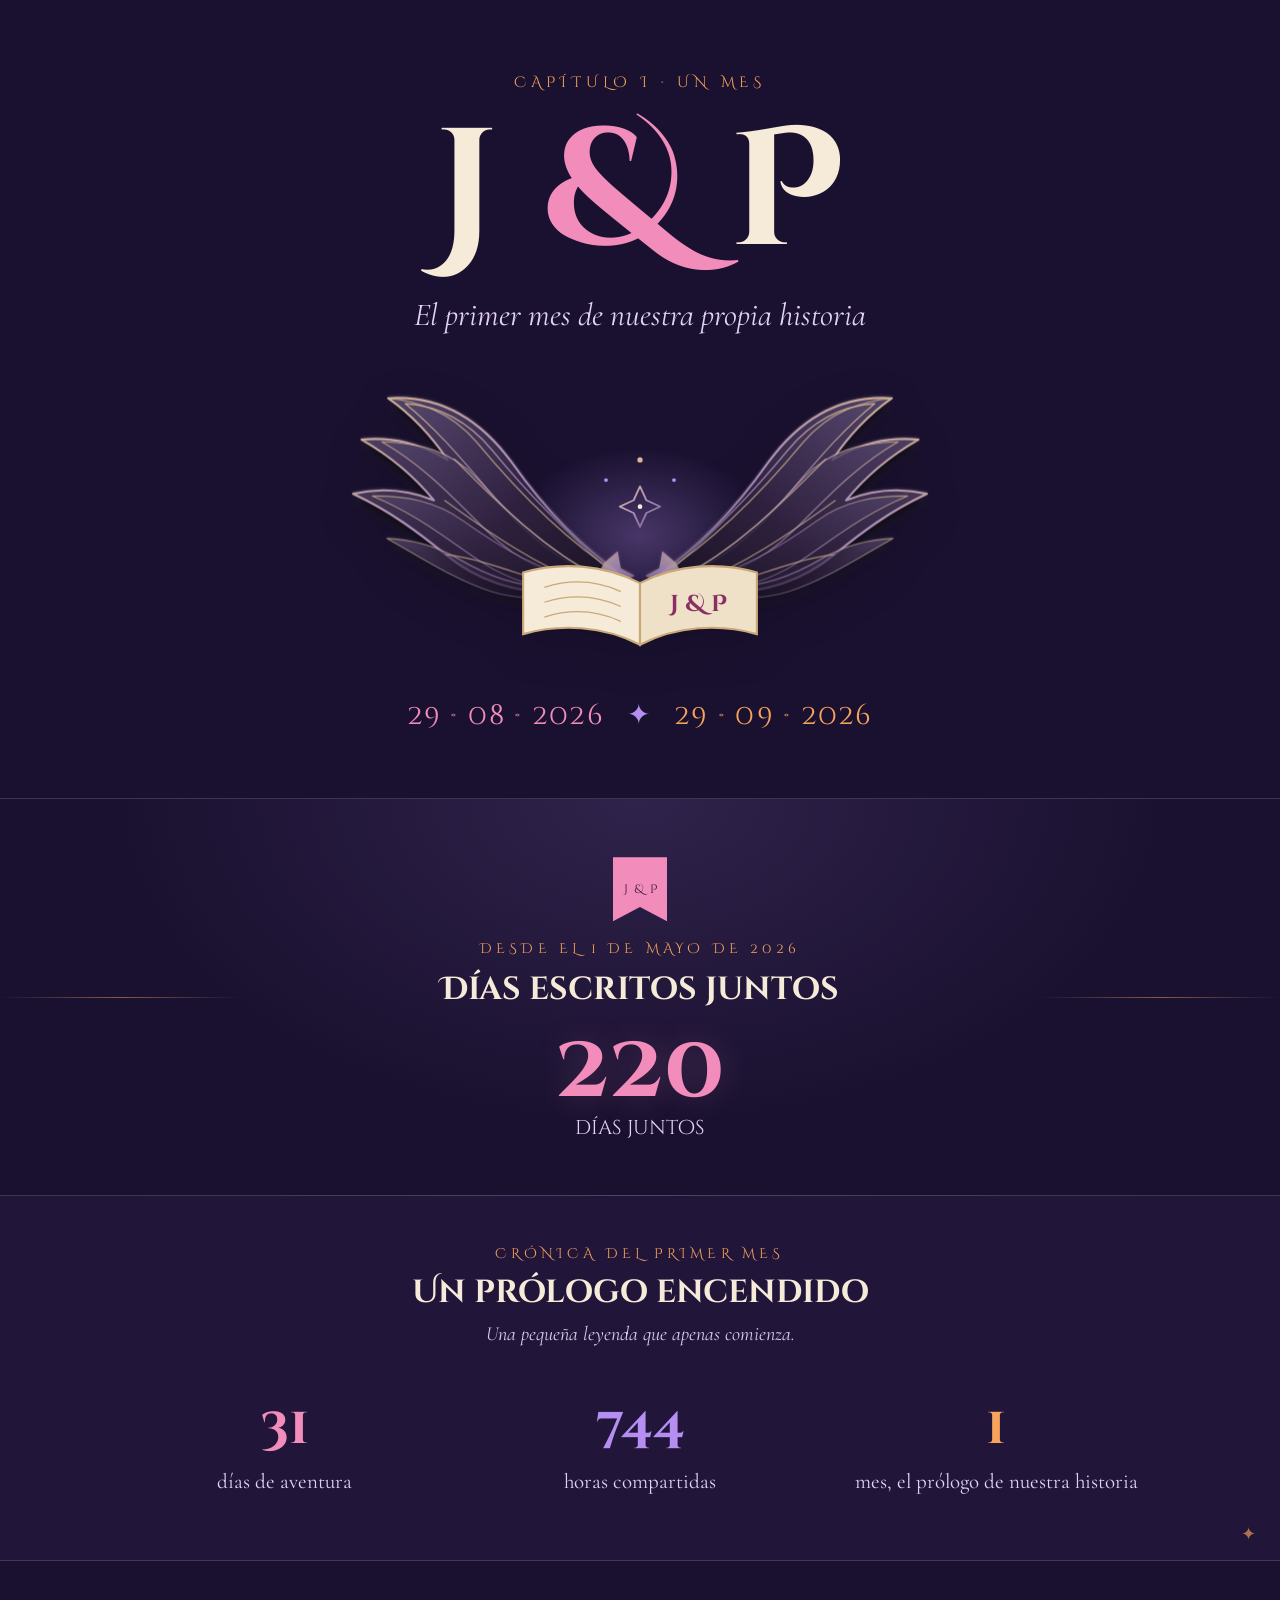
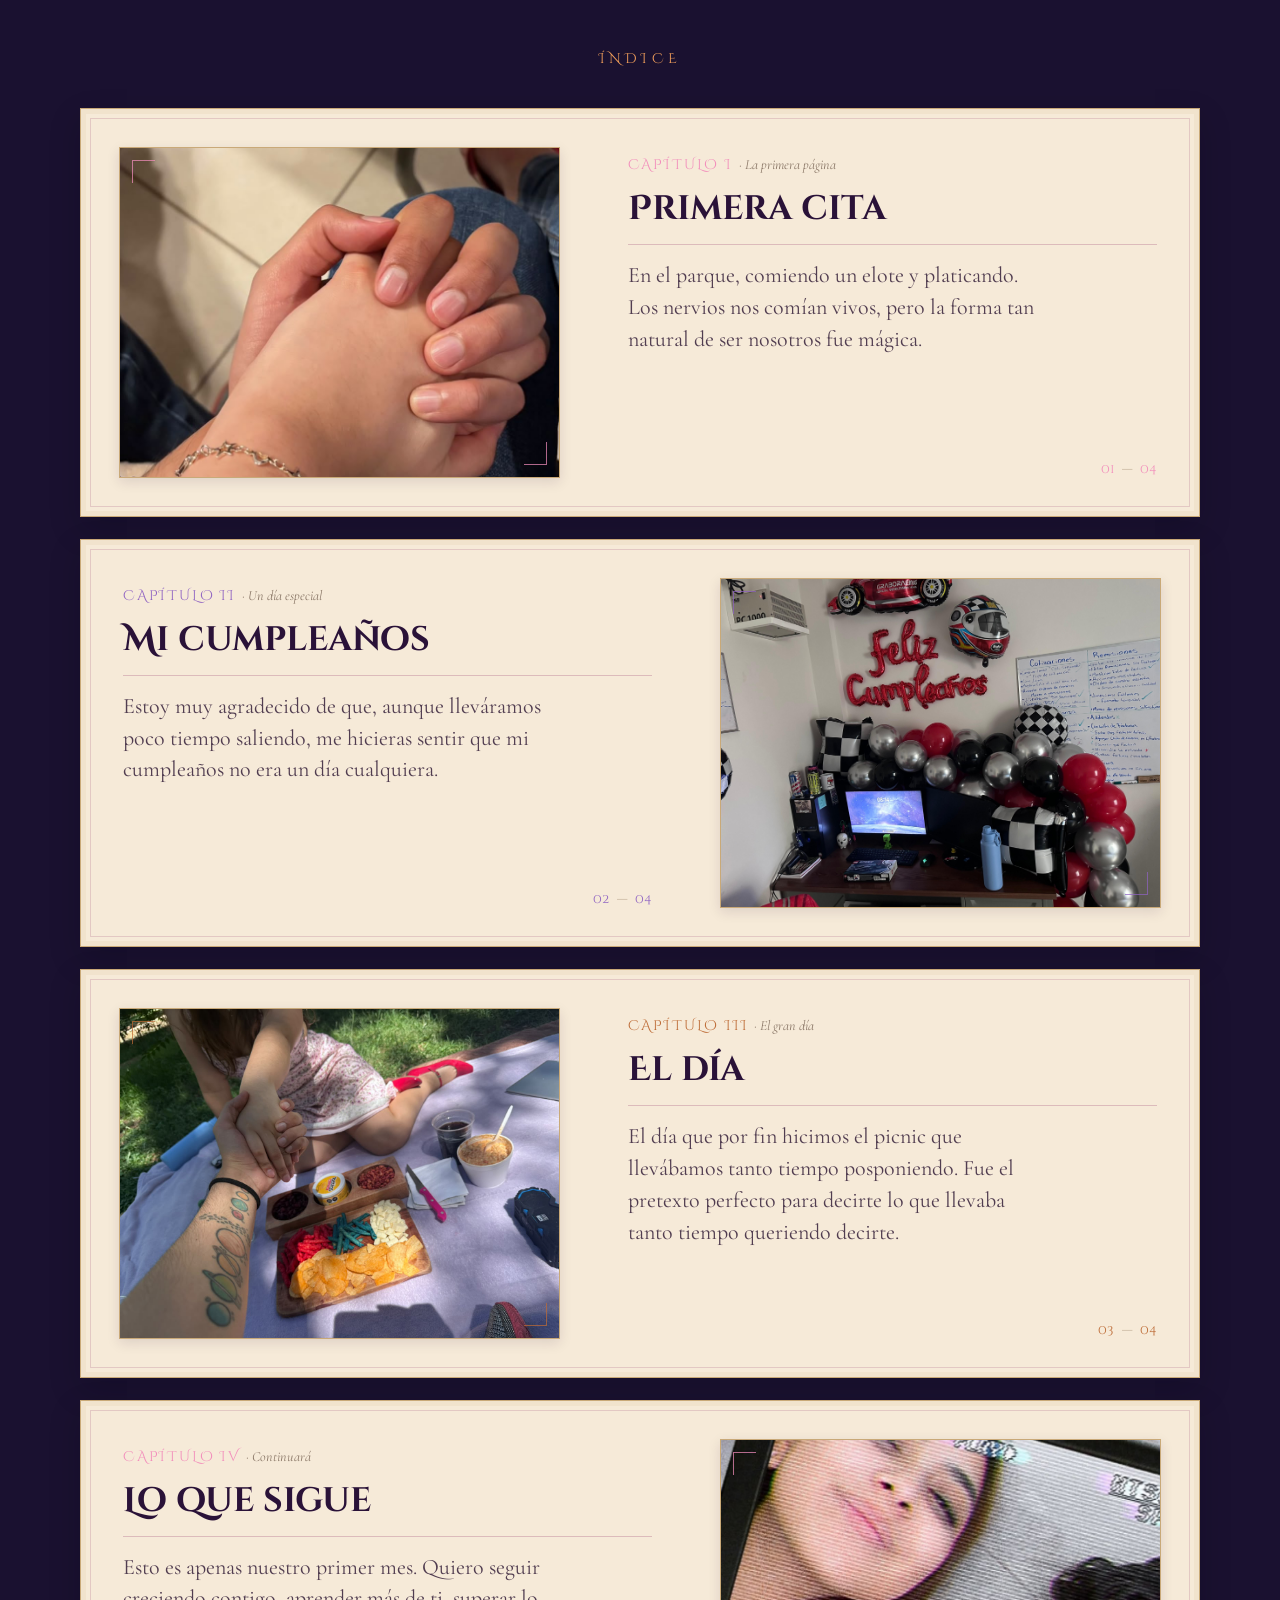
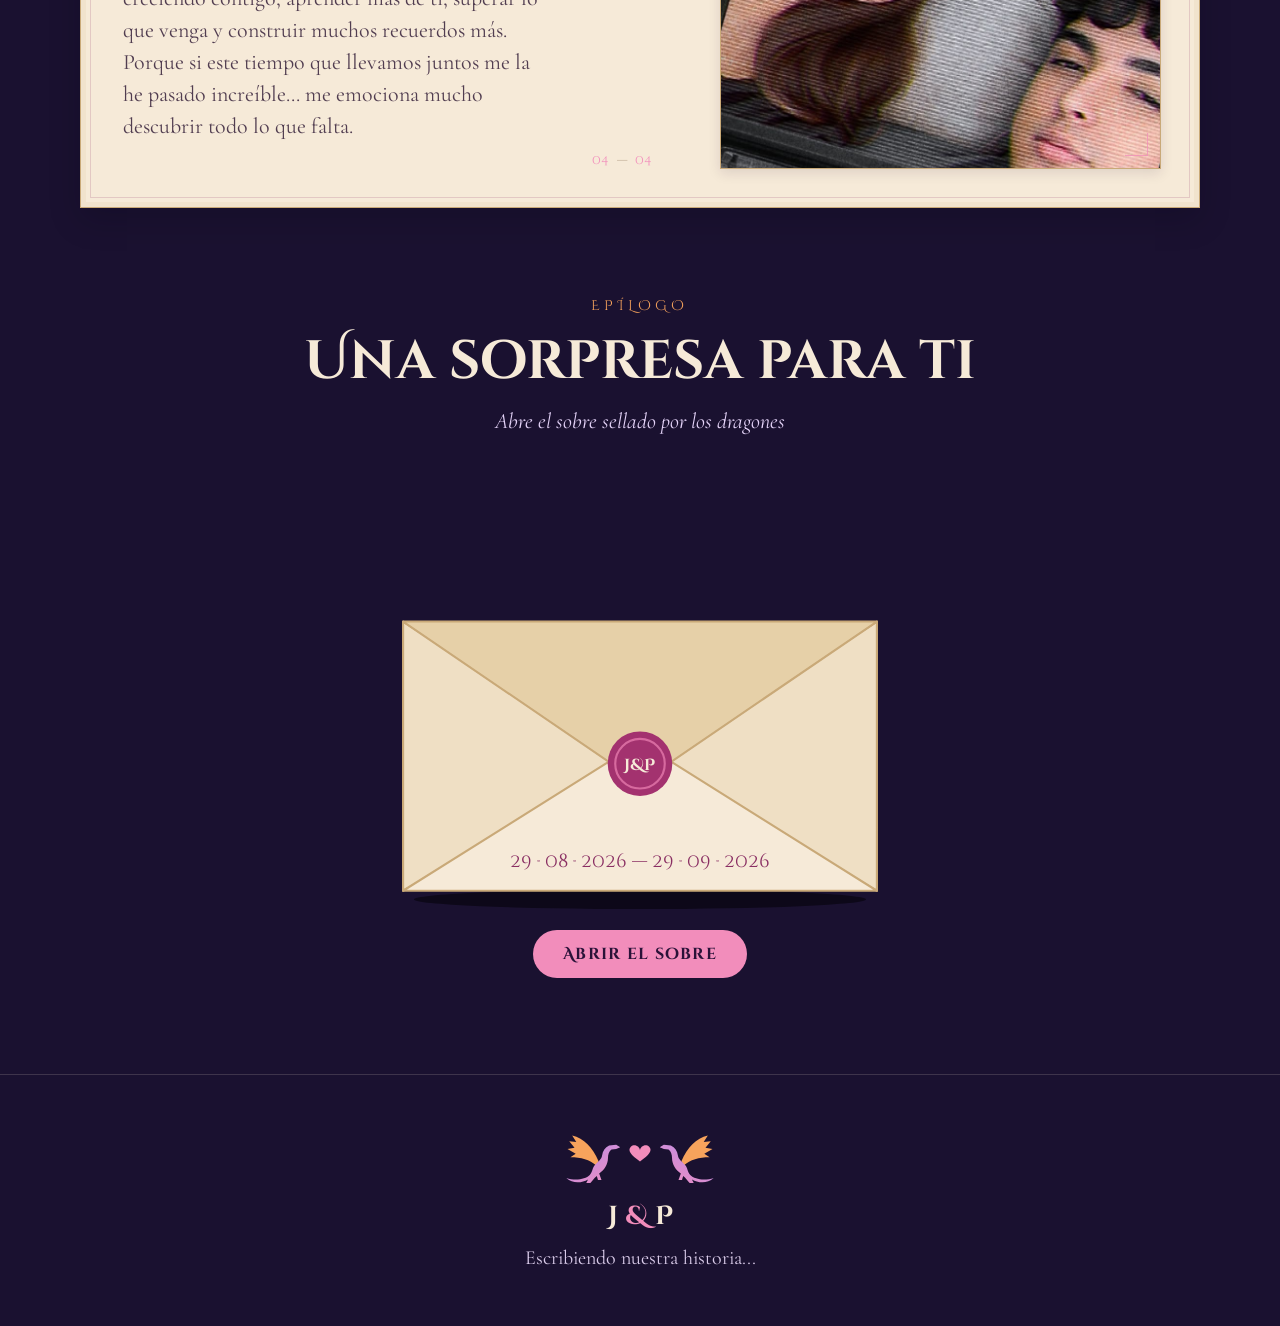
==== commit 0a316614: "Rediseño de las alas iniciales" ====
--- a/index.html
+++ b/index.html
@@ -17,48 +17,42 @@
     <h1 class="hero-title">J <span class="amp">&amp;</span> P</h1>
     <p class="hero-subtitle">El primer mes de nuestra propia historia</p>
 
-    <svg role="img" aria-label="Dos dragones frente a frente sobre un libro abierto" viewBox="0 0 640 300" class="crest">
+    <svg role="img" aria-label="Dos alas oscuras ornamentales enmarcan un libro abierto" viewBox="0 0 640 300" class="crest">
     <defs>
-    <linearGradient id="cr-body" x1="0" y1="0" x2="1" y2="1">
-    <stop offset="0" stop-color="#b48ef0"></stop>
-    <stop offset="0.6" stop-color="#9b5fd6"></stop>
-    <stop offset="1" stop-color="#f28dbb"></stop>
+    <linearGradient id="cr-wing-shadow" x1="0" y1="0" x2="1" y2="1">
+    <stop offset="0" stop-color="#55466e"></stop>
+    <stop offset="0.56" stop-color="#30223f"></stop>
+    <stop offset="1" stop-color="#1a1326"></stop>
     </linearGradient>
-    <linearGradient id="cr-wing" x1="0" y1="0" x2="1" y2="1">
-    <stop offset="0" stop-color="#f7a35c"></stop>
-    <stop offset="1" stop-color="#f28dbb"></stop>
+    <linearGradient id="cr-metal" x1="0" y1="0" x2="1" y2="1">
+    <stop offset="0" stop-color="#d4b58a"></stop>
+    <stop offset="0.48" stop-color="#a98dba"></stop>
+    <stop offset="1" stop-color="#6c5b7e"></stop>
     </linearGradient>
-    <g id="cr-wing-art">
-    <path d="M140 123 C 122 87, 104 47, 50 30 L 65 53 L 39 49 L 59 73 L 33 76 L 63 94 L 43 106 L 77 108 L 68 126 L 105 121 L 132 139 Z" fill="url(#cr-wing)" opacity="0.96"></path>
-    <path d="M140 123 C 122 87, 104 47, 50 30 M65 53 L128 127 M59 73 L124 132 M63 94 L119 137 M77 108 L101 119 M68 126 L93 128" stroke="#71395e" stroke-width="1.35" fill="none" opacity="0.58"></path>
-    <path d="M50 30 L65 53 L39 49 L59 73 L33 76 L63 94 L43 106 L77 108 L68 126" fill="none" stroke="#ffd28c" stroke-width="1.4" opacity="0.75"></path>
+    <g id="cr-wing-art" fill="url(#cr-wing-shadow)" stroke="url(#cr-metal)" stroke-linejoin="round">
+    <path d="M304 203 C 264 176 228 137 199 96 C 166 51 126 33 83 36 C 107 53 124 72 139 94 C 113 79 88 72 58 75 C 86 91 108 110 126 132 C 101 122 76 120 50 126 C 86 143 111 162 137 183 C 166 207 204 221 252 219 Z" stroke-width="2"></path>
+    <path d="M291 198 C 247 159 213 124 181 85 C 157 56 128 43 99 41 C 143 77 170 117 203 151 C 229 178 258 196 291 208 Z" stroke-width="1.2" opacity=".84"></path>
+    <path d="M281 203 C 239 184 199 148 166 111 C 142 85 111 78 77 77 C 119 101 146 132 176 161 C 206 190 242 207 281 212 Z" stroke-width="1.1" opacity=".76"></path>
+    <path d="M268 207 C 228 200 191 178 153 151 C 128 133 101 128 68 128 C 110 145 140 170 172 191 C 202 210 235 218 268 216 Z" stroke-width="1.1" opacity=".7"></path>
+    <path d="M251 211 C 217 218 183 207 149 187 C 126 174 105 169 82 168 C 116 187 146 207 180 218 C 205 226 231 225 251 219 Z" stroke-width="1.1" opacity=".64"></path>
+    <path d="M299 201 C 249 169 205 124 166 77 C 141 48 111 39 83 36 M285 207 C 232 179 188 137 145 93 M272 212 C 222 193 179 163 136 132 M258 216 C 218 208 179 188 137 183" fill="none" stroke="#d2b795" stroke-width="1.15" opacity=".7"></path>
+    <path d="M286 191 L 299 180 L 302 196 L 315 203 L 301 211 L 298 226 L 287 214 L 273 215 L 280 203 Z" fill="url(#cr-metal)" stroke="none" opacity=".86"></path>
     </g>
-    <g id="cr-dragon">
-    <path d="M30 175 C 60 185, 95 180, 110 165 C 120 155, 118 140, 128 130 C 138 118, 150 112, 152 98 C 154 82, 162 70, 176 64 L 200 62 L 214 70 L 200 76 L 184 78 C 176 84, 172 94, 172 108 C 172 128, 160 148, 142 160 L 150 182 L 138 182 L 134 168 C 124 176, 118 186, 112 192 L 98 192 L 104 180 C 84 192, 52 196, 30 175 Z" fill="url(#cr-body)" stroke="#e7b1ff" stroke-width="1.3" stroke-linejoin="round"></path>
-    <path d="M87 182 C 105 170, 116 155, 124 139 M 119 160 C 135 151, 145 139, 151 124 M 144 139 C 158 126, 164 111, 164 96 M 157 91 C 164 79, 175 72, 187 69" fill="none" stroke="#6d3b9e" stroke-width="2" stroke-linecap="round" opacity="0.72"></path>
-    <path d="M97 171 L103 167 L108 171 L103 175 Z M112 157 L118 153 L123 157 L118 161 Z M128 141 L134 137 L139 141 L134 145 Z M145 123 L151 119 L156 123 L151 127 Z M160 103 L166 99 L171 103 L166 107 Z" fill="#f4b66f" opacity="0.92"></path>
-    <path d="M30 175 L 14 168 L 22 182 Z" fill="#f28dbb"></path>
-    <path d="M178 66 L 164 44 L 186 62 Z M 188 63 L 184 40 L 196 62 Z M 198 63 L 210 49 L 204 66 Z" fill="#f7a35c"></path>
-    <path d="M120 140 L 116 130 L 126 134 Z M 134 124 L 132 113 L 141 118 Z M 147 108 L 147 97 L 154 103 Z" fill="#f7a35c"></path>
-    <path d="M196 69 Q 203 68 208 70" fill="none" stroke="#6d3b9e" stroke-width="1.4" stroke-linecap="round"></path>
-    <circle cx="193" cy="68" r="3" fill="#f6ead8"></circle>
-    <circle cx="194" cy="68" r="1.5" fill="#f7a35c"></circle>
-    <path d="M202 73 L208 71 L204 76 Z" fill="#f7a35c"></path>
-    </g>
+    <radialGradient id="cr-aura"><stop stop-color="#b48ef0" stop-opacity=".3"></stop><stop offset="1" stop-color="#b48ef0" stop-opacity="0"></stop></radialGradient>
     </defs>
-    <g transform="translate(40 60) scale(1.1)"><g class="dragon-wing"><use href="#cr-wing-art"></use></g></g>
-    <use href="#cr-dragon" transform="translate(40 60) scale(1.1)"></use>
-    <g transform="translate(600 60) scale(-1.1 1.1)"><g class="dragon-wing"><use href="#cr-wing-art"></use></g></g>
-    <use href="#cr-dragon" transform="translate(600 60) scale(-1.1 1.1)"></use>
-    <path class="crest-heart" d="M320 135 C 320 128, 310 122, 304 128 C 298 134, 304 142, 320 154 C 336 142, 342 134, 336 128 C 330 122, 320 128, 320 135 Z" fill="#f28dbb"></path>
+    <ellipse cx="320" cy="165" rx="118" ry="83" fill="url(#cr-aura)"></ellipse>
+    <g class="crest-wing"><use href="#cr-wing-art"></use></g>
+    <g transform="translate(640 0) scale(-1 1)"><g class="crest-wing"><use href="#cr-wing-art"></use></g></g>
+    <path class="crest-rune" d="M320 119 L326 132 L339 138 L326 144 L320 157 L314 144 L301 138 L314 132 Z" fill="none" stroke="url(#cr-metal)" stroke-width="1.8" stroke-linejoin="round"></path>
+    <circle cx="320" cy="138" r="2.2" fill="#f6ead8"></circle>
     <path d="M320 268 C 285 250, 245 248, 210 258 L 210 200 C 245 190, 285 192, 320 210 Z" fill="#f6ead8" stroke="#c9a978" stroke-width="2"></path>
     <path d="M320 268 C 355 250, 395 248, 430 258 L 430 200 C 395 190, 355 192, 320 210 Z" fill="#efe0c8" stroke="#c9a978" stroke-width="2"></path>
     <path d="M320 210 L 320 268" stroke="#c9a978" stroke-width="2"></path>
     <path d="M230 214 C 255 206, 280 208, 302 218 M 230 228 C 255 220, 280 222, 302 232 M 230 242 C 255 234, 280 236, 302 246" stroke="#c9a978" stroke-width="1.2" fill="none"></path>
     <text x="375" y="236" text-anchor="middle" font-family="'Cinzel Decorative', Georgia, serif" font-size="22" font-weight="700" fill="#8a2f63">J &amp; P</text>
-    <circle class="crest-star" cx="320" cy="100" r="3" fill="#f7a35c"></circle>
-    <circle class="crest-star" cx="290" cy="112" r="2" fill="#b48ef0"></circle>
-    <circle class="crest-star" cx="350" cy="112" r="2" fill="#b48ef0"></circle>
+    <circle class="crest-particle" cx="320" cy="94" r="2.5" fill="#d6b98e"></circle>
+    <circle class="crest-particle" cx="288" cy="113" r="1.8" fill="#b48ef0"></circle>
+    <circle class="crest-particle" cx="352" cy="113" r="1.8" fill="#b48ef0"></circle>
     </svg>
 
     <div class="hero-dates">
@@ -143,7 +137,7 @@
             <p class="chapter-label">Capítulo IV <span>· Continuará</span></p>
             <h3>Lo que sigue</h3>
             <p class="chapter-text">Esto es apenas nuestro primer mes. Quiero seguir creciendo contigo, aprender más de ti, superar lo que venga y construir muchos recuerdos más.</p>
-            <p class="chapter-text">Porque si este tiempo que llevamos juntos me la paso increible... me emociona mucho descubrir todo lo que falta.</p>
+            <p class="chapter-text">Porque si este tiempo que llevamos juntos me la he pasado increíble... me emociona mucho descubrir todo lo que falta.</p>
             <p class="chapter-folio">04 <span>—</span> 04</p>
           </div>
         </article>
--- a/styles.css
+++ b/styles.css
@@ -107,10 +107,20 @@
   transition: transform 500ms cubic-bezier(.2, .8, .2, 1), filter 500ms ease;
   filter: drop-shadow(0 12px 22px rgba(0, 0, 0, 0.16));
 }
-.dragon-wing { transform-box: fill-box; transform-origin: 90% 90%; }
-.crest-heart { transform-box: fill-box; transform-origin: center; }
-.crest-star { transform-box: fill-box; transform-origin: center; }
+.crest-wing {
+  transform-box: fill-box;
+  transform-origin: 100% 82%;
+  animation: crest-wing-reveal 1.4s cubic-bezier(.2, .8, .2, 1) both;
+  filter: drop-shadow(0 7px 4px rgba(5, 3, 10, 0.78)) drop-shadow(0 -1px 1px rgba(223, 203, 231, 0.2));
+}
+.crest-wing--right { animation-delay: 180ms; }
+.crest-rune { transform-box: fill-box; transform-origin: center; }
+.crest-particle { transform-box: fill-box; transform-origin: center; }
 .crest:hover { filter: drop-shadow(0 16px 30px rgba(180, 142, 240, 0.22)); }
+@keyframes crest-wing-reveal {
+  from { opacity: 0; }
+  to { opacity: 1; }
+}
 .hero-dates {
   display: flex;
   flex-wrap: wrap;
@@ -428,6 +438,7 @@
   .anim { animation: none !important; }
   .env-flap { transition: none; }
   .crest { transition: none; transform: none; }
+  .crest-wing { animation: none; }
   html { scroll-behavior: auto; }
 }
 
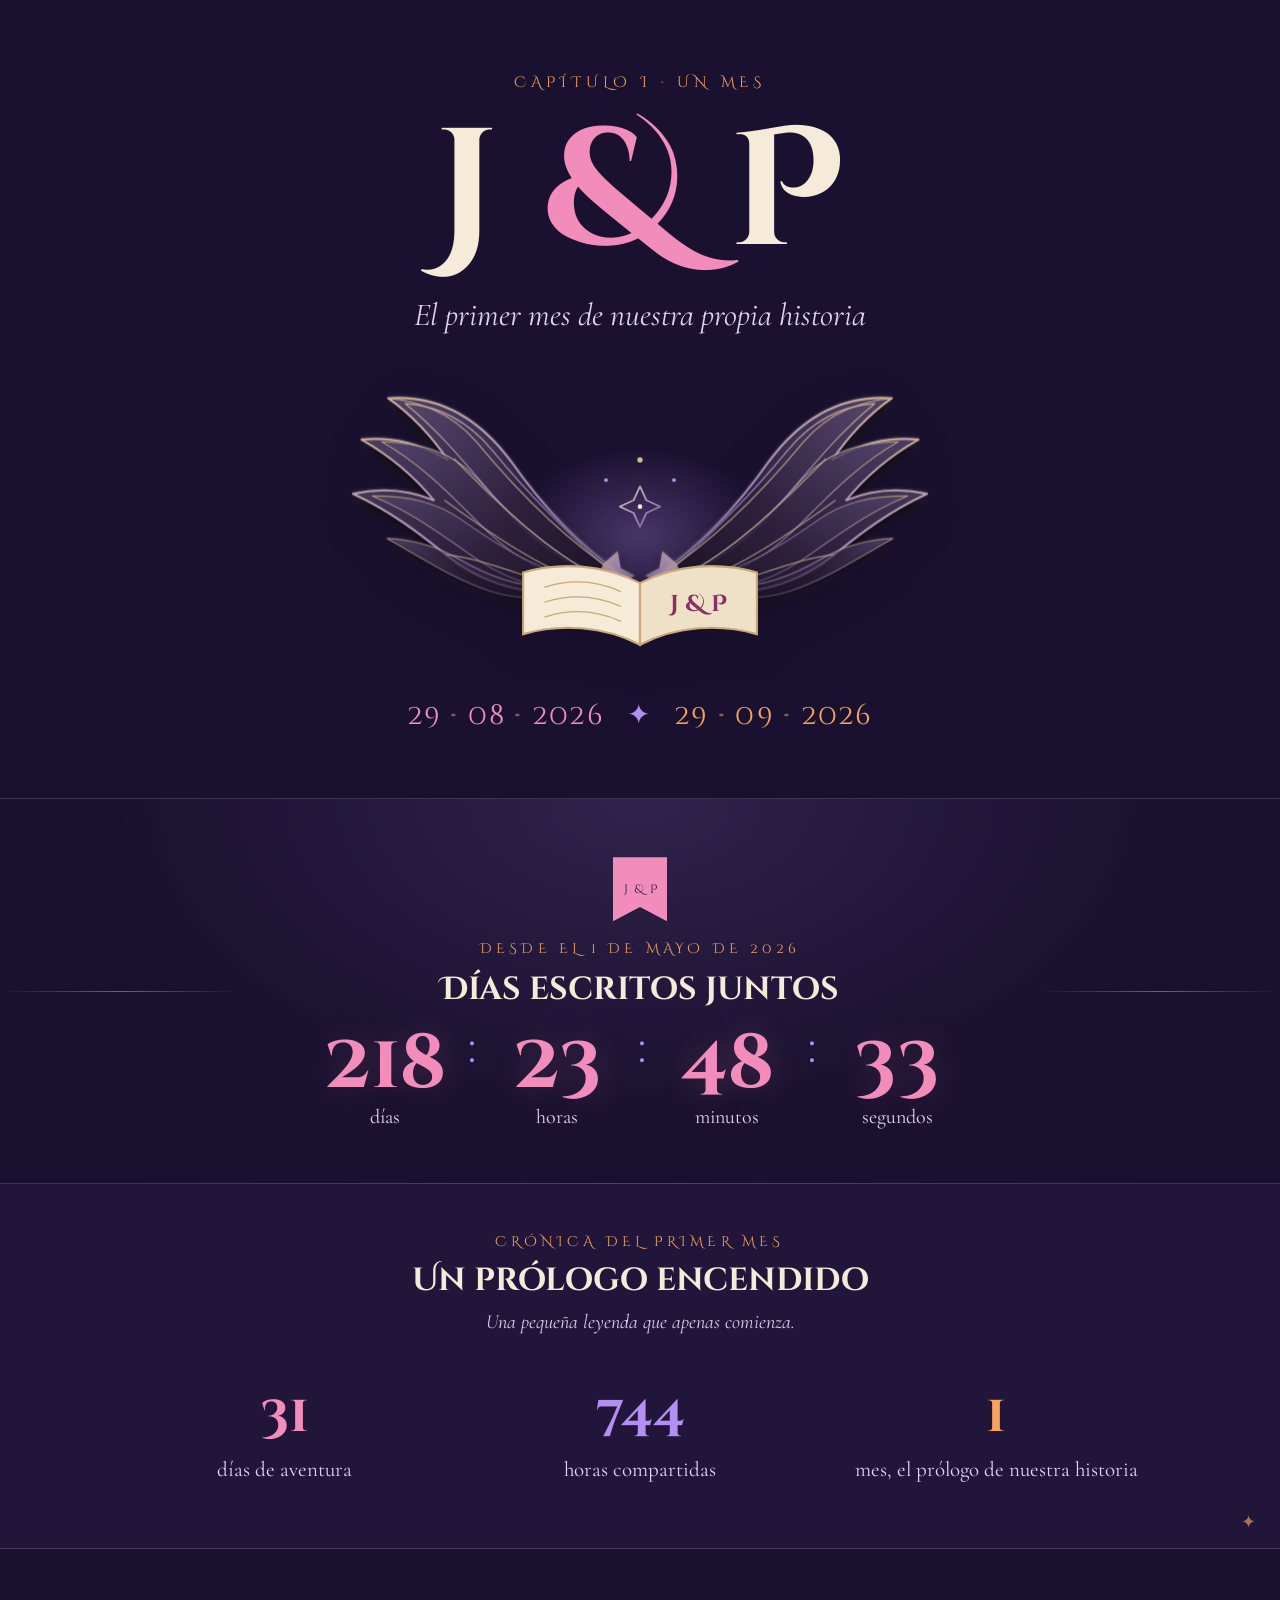
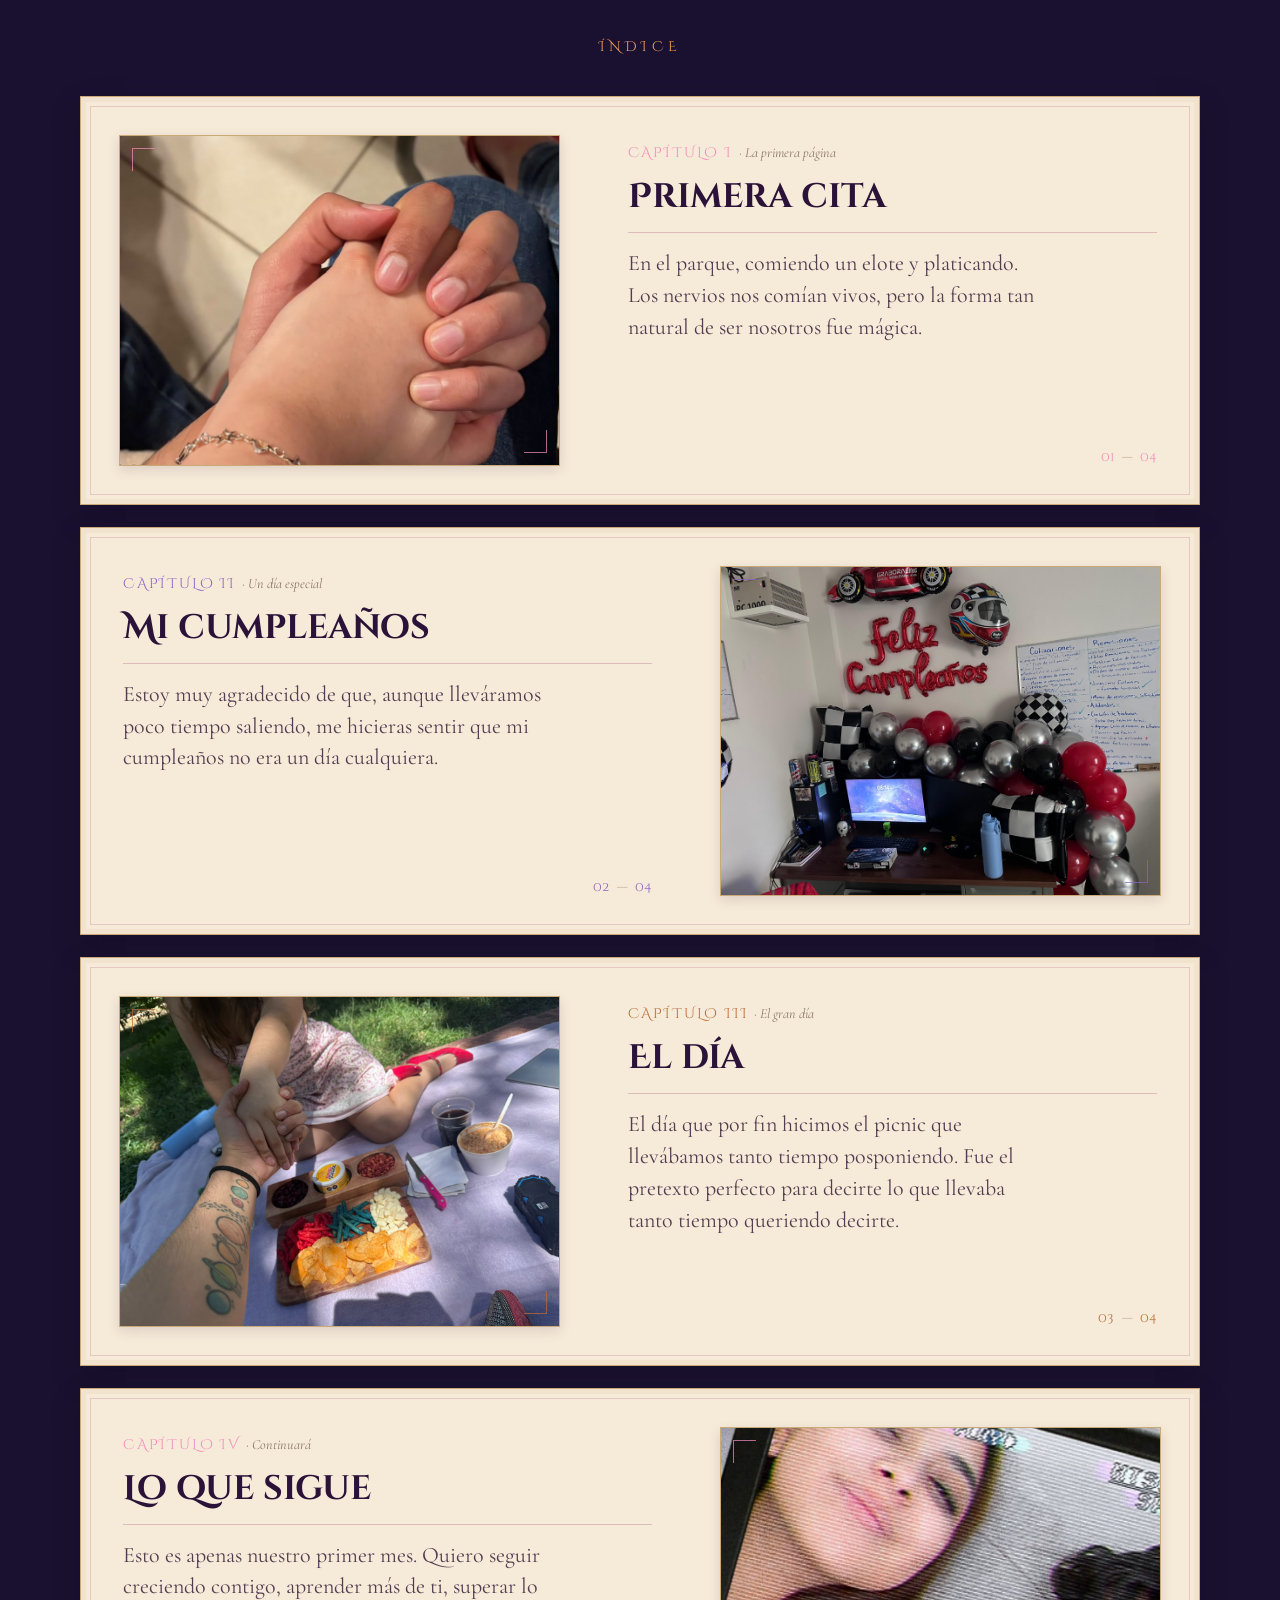
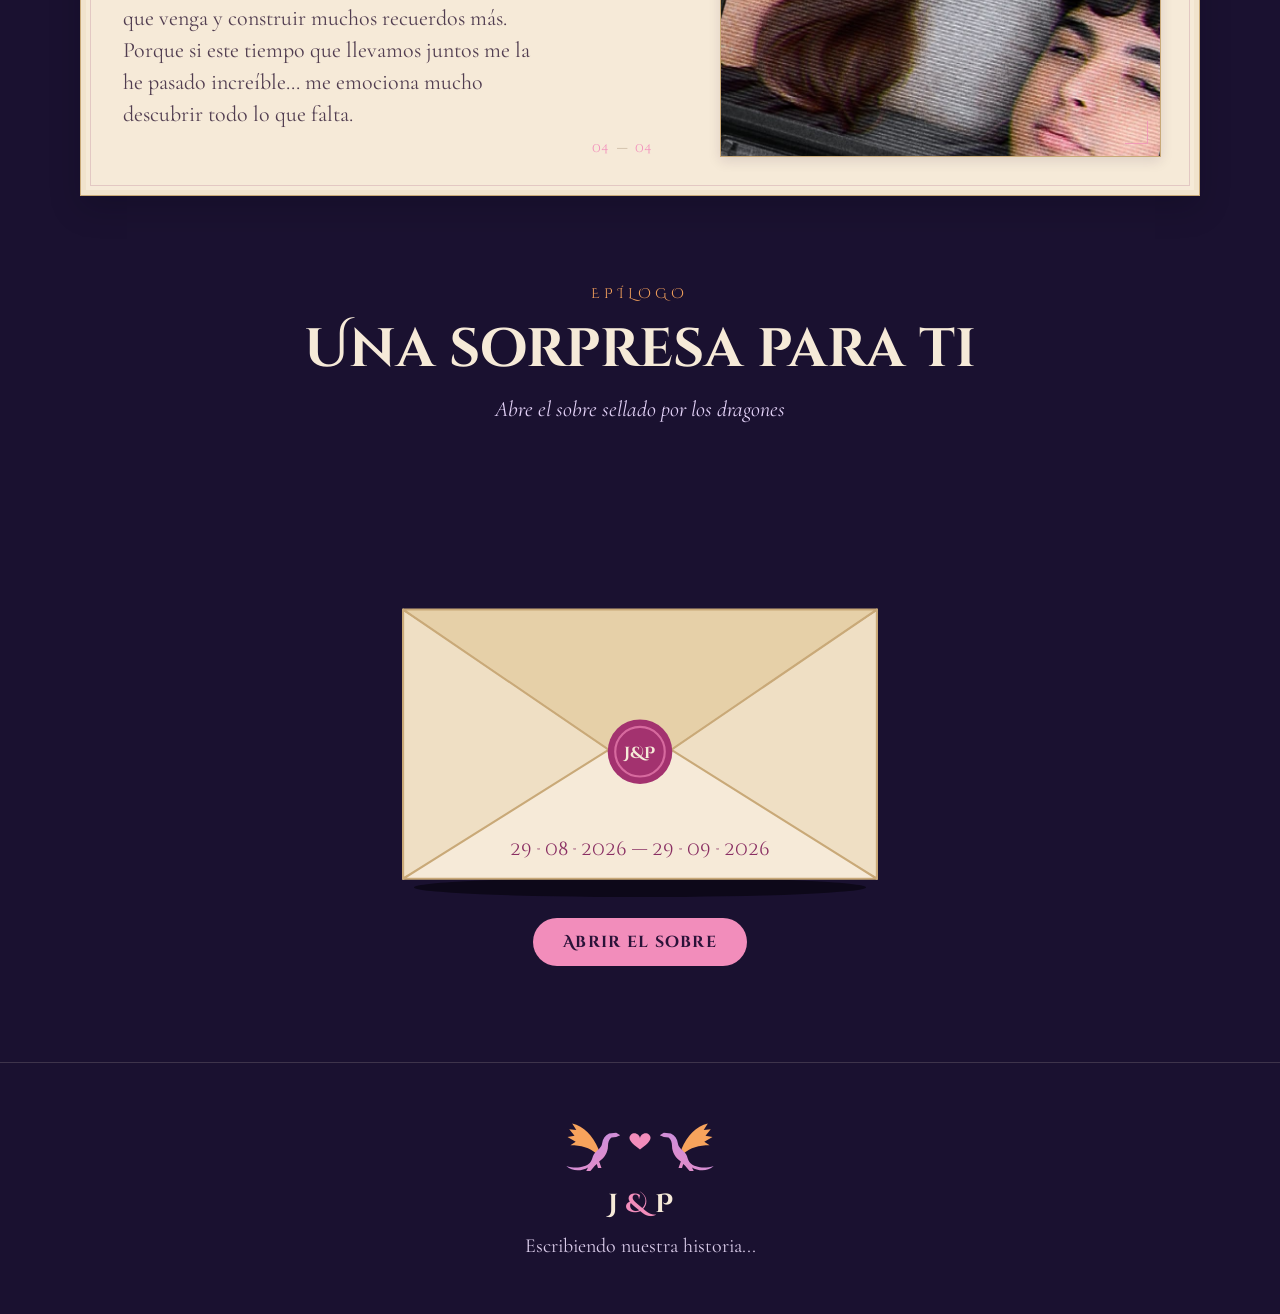
==== commit c246589d: "fecha progresiva real y no hardcoded" ====
--- a/index.html
+++ b/index.html
@@ -1,14 +1,18 @@
 <!doctype html>
 <html lang="es">
+
 <head>
   <meta charset="utf-8">
   <meta name="viewport" content="width=device-width, initial-scale=1">
   <title>J &amp; P · Un mes juntos</title>
   <link rel="preconnect" href="https://fonts.googleapis.com">
   <link rel="preconnect" href="https://fonts.gstatic.com" crossorigin>
-  <link href="https://fonts.googleapis.com/css2?family=Cinzel+Decorative:wght@400;700&amp;family=Cormorant+Garamond:ital,wght@0,400;0,600;1,400&amp;display=swap" rel="stylesheet">
+  <link
+    href="https://fonts.googleapis.com/css2?family=Cinzel+Decorative:wght@400;700&amp;family=Cormorant+Garamond:ital,wght@0,400;0,600;1,400&amp;display=swap"
+    rel="stylesheet">
   <link rel="stylesheet" href="styles.css">
 </head>
+
 <body>
 
   <!-- ============ PORTADA ============ -->
@@ -17,42 +21,71 @@
     <h1 class="hero-title">J <span class="amp">&amp;</span> P</h1>
     <p class="hero-subtitle">El primer mes de nuestra propia historia</p>
 
-    <svg role="img" aria-label="Dos alas oscuras ornamentales enmarcan un libro abierto" viewBox="0 0 640 300" class="crest">
-    <defs>
-    <linearGradient id="cr-wing-shadow" x1="0" y1="0" x2="1" y2="1">
-    <stop offset="0" stop-color="#55466e"></stop>
-    <stop offset="0.56" stop-color="#30223f"></stop>
-    <stop offset="1" stop-color="#1a1326"></stop>
-    </linearGradient>
-    <linearGradient id="cr-metal" x1="0" y1="0" x2="1" y2="1">
-    <stop offset="0" stop-color="#d4b58a"></stop>
-    <stop offset="0.48" stop-color="#a98dba"></stop>
-    <stop offset="1" stop-color="#6c5b7e"></stop>
-    </linearGradient>
-    <g id="cr-wing-art" fill="url(#cr-wing-shadow)" stroke="url(#cr-metal)" stroke-linejoin="round">
-    <path d="M304 203 C 264 176 228 137 199 96 C 166 51 126 33 83 36 C 107 53 124 72 139 94 C 113 79 88 72 58 75 C 86 91 108 110 126 132 C 101 122 76 120 50 126 C 86 143 111 162 137 183 C 166 207 204 221 252 219 Z" stroke-width="2"></path>
-    <path d="M291 198 C 247 159 213 124 181 85 C 157 56 128 43 99 41 C 143 77 170 117 203 151 C 229 178 258 196 291 208 Z" stroke-width="1.2" opacity=".84"></path>
-    <path d="M281 203 C 239 184 199 148 166 111 C 142 85 111 78 77 77 C 119 101 146 132 176 161 C 206 190 242 207 281 212 Z" stroke-width="1.1" opacity=".76"></path>
-    <path d="M268 207 C 228 200 191 178 153 151 C 128 133 101 128 68 128 C 110 145 140 170 172 191 C 202 210 235 218 268 216 Z" stroke-width="1.1" opacity=".7"></path>
-    <path d="M251 211 C 217 218 183 207 149 187 C 126 174 105 169 82 168 C 116 187 146 207 180 218 C 205 226 231 225 251 219 Z" stroke-width="1.1" opacity=".64"></path>
-    <path d="M299 201 C 249 169 205 124 166 77 C 141 48 111 39 83 36 M285 207 C 232 179 188 137 145 93 M272 212 C 222 193 179 163 136 132 M258 216 C 218 208 179 188 137 183" fill="none" stroke="#d2b795" stroke-width="1.15" opacity=".7"></path>
-    <path d="M286 191 L 299 180 L 302 196 L 315 203 L 301 211 L 298 226 L 287 214 L 273 215 L 280 203 Z" fill="url(#cr-metal)" stroke="none" opacity=".86"></path>
-    </g>
-    <radialGradient id="cr-aura"><stop stop-color="#b48ef0" stop-opacity=".3"></stop><stop offset="1" stop-color="#b48ef0" stop-opacity="0"></stop></radialGradient>
-    </defs>
-    <ellipse cx="320" cy="165" rx="118" ry="83" fill="url(#cr-aura)"></ellipse>
-    <g class="crest-wing"><use href="#cr-wing-art"></use></g>
-    <g transform="translate(640 0) scale(-1 1)"><g class="crest-wing"><use href="#cr-wing-art"></use></g></g>
-    <path class="crest-rune" d="M320 119 L326 132 L339 138 L326 144 L320 157 L314 144 L301 138 L314 132 Z" fill="none" stroke="url(#cr-metal)" stroke-width="1.8" stroke-linejoin="round"></path>
-    <circle cx="320" cy="138" r="2.2" fill="#f6ead8"></circle>
-    <path d="M320 268 C 285 250, 245 248, 210 258 L 210 200 C 245 190, 285 192, 320 210 Z" fill="#f6ead8" stroke="#c9a978" stroke-width="2"></path>
-    <path d="M320 268 C 355 250, 395 248, 430 258 L 430 200 C 395 190, 355 192, 320 210 Z" fill="#efe0c8" stroke="#c9a978" stroke-width="2"></path>
-    <path d="M320 210 L 320 268" stroke="#c9a978" stroke-width="2"></path>
-    <path d="M230 214 C 255 206, 280 208, 302 218 M 230 228 C 255 220, 280 222, 302 232 M 230 242 C 255 234, 280 236, 302 246" stroke="#c9a978" stroke-width="1.2" fill="none"></path>
-    <text x="375" y="236" text-anchor="middle" font-family="'Cinzel Decorative', Georgia, serif" font-size="22" font-weight="700" fill="#8a2f63">J &amp; P</text>
-    <circle class="crest-particle" cx="320" cy="94" r="2.5" fill="#d6b98e"></circle>
-    <circle class="crest-particle" cx="288" cy="113" r="1.8" fill="#b48ef0"></circle>
-    <circle class="crest-particle" cx="352" cy="113" r="1.8" fill="#b48ef0"></circle>
+    <svg role="img" aria-label="Dos alas oscuras ornamentales enmarcan un libro abierto" viewBox="0 0 640 300"
+      class="crest">
+      <defs>
+        <linearGradient id="cr-wing-shadow" x1="0" y1="0" x2="1" y2="1">
+          <stop offset="0" stop-color="#55466e"></stop>
+          <stop offset="0.56" stop-color="#30223f"></stop>
+          <stop offset="1" stop-color="#1a1326"></stop>
+        </linearGradient>
+        <linearGradient id="cr-metal" x1="0" y1="0" x2="1" y2="1">
+          <stop offset="0" stop-color="#d4b58a"></stop>
+          <stop offset="0.48" stop-color="#a98dba"></stop>
+          <stop offset="1" stop-color="#6c5b7e"></stop>
+        </linearGradient>
+        <g id="cr-wing-art" fill="url(#cr-wing-shadow)" stroke="url(#cr-metal)" stroke-linejoin="round">
+          <path
+            d="M304 203 C 264 176 228 137 199 96 C 166 51 126 33 83 36 C 107 53 124 72 139 94 C 113 79 88 72 58 75 C 86 91 108 110 126 132 C 101 122 76 120 50 126 C 86 143 111 162 137 183 C 166 207 204 221 252 219 Z"
+            stroke-width="2"></path>
+          <path
+            d="M291 198 C 247 159 213 124 181 85 C 157 56 128 43 99 41 C 143 77 170 117 203 151 C 229 178 258 196 291 208 Z"
+            stroke-width="1.2" opacity=".84"></path>
+          <path
+            d="M281 203 C 239 184 199 148 166 111 C 142 85 111 78 77 77 C 119 101 146 132 176 161 C 206 190 242 207 281 212 Z"
+            stroke-width="1.1" opacity=".76"></path>
+          <path
+            d="M268 207 C 228 200 191 178 153 151 C 128 133 101 128 68 128 C 110 145 140 170 172 191 C 202 210 235 218 268 216 Z"
+            stroke-width="1.1" opacity=".7"></path>
+          <path
+            d="M251 211 C 217 218 183 207 149 187 C 126 174 105 169 82 168 C 116 187 146 207 180 218 C 205 226 231 225 251 219 Z"
+            stroke-width="1.1" opacity=".64"></path>
+          <path
+            d="M299 201 C 249 169 205 124 166 77 C 141 48 111 39 83 36 M285 207 C 232 179 188 137 145 93 M272 212 C 222 193 179 163 136 132 M258 216 C 218 208 179 188 137 183"
+            fill="none" stroke="#d2b795" stroke-width="1.15" opacity=".7"></path>
+          <path d="M286 191 L 299 180 L 302 196 L 315 203 L 301 211 L 298 226 L 287 214 L 273 215 L 280 203 Z"
+            fill="url(#cr-metal)" stroke="none" opacity=".86"></path>
+        </g>
+        <radialGradient id="cr-aura">
+          <stop stop-color="#b48ef0" stop-opacity=".3"></stop>
+          <stop offset="1" stop-color="#b48ef0" stop-opacity="0"></stop>
+        </radialGradient>
+      </defs>
+      <ellipse cx="320" cy="165" rx="118" ry="83" fill="url(#cr-aura)"></ellipse>
+      <g class="crest-wing">
+        <use href="#cr-wing-art"></use>
+      </g>
+      <g transform="translate(640 0) scale(-1 1)">
+        <g class="crest-wing">
+          <use href="#cr-wing-art"></use>
+        </g>
+      </g>
+      <path class="crest-rune" d="M320 119 L326 132 L339 138 L326 144 L320 157 L314 144 L301 138 L314 132 Z" fill="none"
+        stroke="url(#cr-metal)" stroke-width="1.8" stroke-linejoin="round"></path>
+      <circle cx="320" cy="138" r="2.2" fill="#f6ead8"></circle>
+      <path d="M320 268 C 285 250, 245 248, 210 258 L 210 200 C 245 190, 285 192, 320 210 Z" fill="#f6ead8"
+        stroke="#c9a978" stroke-width="2"></path>
+      <path d="M320 268 C 355 250, 395 248, 430 258 L 430 200 C 395 190, 355 192, 320 210 Z" fill="#efe0c8"
+        stroke="#c9a978" stroke-width="2"></path>
+      <path d="M320 210 L 320 268" stroke="#c9a978" stroke-width="2"></path>
+      <path
+        d="M230 214 C 255 206, 280 208, 302 218 M 230 228 C 255 220, 280 222, 302 232 M 230 242 C 255 234, 280 236, 302 246"
+        stroke="#c9a978" stroke-width="1.2" fill="none"></path>
+      <text x="375" y="236" text-anchor="middle" font-family="'Cinzel Decorative', Georgia, serif" font-size="22"
+        font-weight="700" fill="#8a2f63">J &amp; P</text>
+      <circle class="crest-particle" cx="320" cy="94" r="2.5" fill="#d6b98e"></circle>
+      <circle class="crest-particle" cx="288" cy="113" r="1.8" fill="#b48ef0"></circle>
+      <circle class="crest-particle" cx="352" cy="113" r="1.8" fill="#b48ef0"></circle>
     </svg>
 
     <div class="hero-dates">
@@ -67,7 +100,19 @@
     <div class="together-bookmark" aria-hidden="true">J&nbsp; &amp; &nbsp;P</div>
     <p class="eyebrow">Desde el 1 de mayo de 2026</p>
     <h2 id="together-title">Días escritos juntos</h2>
-    <p class="together-count"><span id="days-together">—</span><span class="together-unit">días juntos</span></p>
+    <div class="together-count" role="timer" aria-label="Tiempo juntos actualizado cada segundo">
+      <div class="together-time-part"><span class="together-value" id="days-together">—</span><span
+          class="together-unit">días</span></div>
+      <span class="together-separator" aria-hidden="true">:</span>
+      <div class="together-time-part"><span class="together-value" id="hours-together">—</span><span
+          class="together-unit">horas</span></div>
+      <span class="together-separator" aria-hidden="true">:</span>
+      <div class="together-time-part"><span class="together-value" id="minutes-together">—</span><span
+          class="together-unit">minutos</span></div>
+        <span class="together-separator" aria-hidden="true">:</span>
+        <div class="together-time-part"><span class="together-value" id="seconds-together">—</span><span
+          class="together-unit">segundos</span></div>
+    </div>
   </section>
 
   <!-- ============ CRONICA DEL PRIMER MES ============ -->
@@ -78,9 +123,12 @@
       <p>Una pequeña leyenda que apenas comienza.</p>
     </div>
     <div class="counter-grid">
-      <div class="stat stat--rosa"><span class="stat-num">31</span><span class="stat-label">días de aventura</span></div>
-      <div class="stat stat--morado"><span class="stat-num">744</span><span class="stat-label">horas compartidas</span></div>
-      <div class="stat stat--naranja"><span class="stat-num">1</span><span class="stat-label">mes, el prólogo de nuestra historia</span></div>
+      <div class="stat stat--rosa"><span class="stat-num">31</span><span class="stat-label">días de aventura</span>
+      </div>
+      <div class="stat stat--morado"><span class="stat-num">744</span><span class="stat-label">horas compartidas</span>
+      </div>
+      <div class="stat stat--naranja"><span class="stat-num">1</span><span class="stat-label">mes, el prólogo de nuestra
+          historia</span></div>
     </div>
     <span class="counter-flourish" aria-hidden="true">✦</span>
   </section>
@@ -94,25 +142,29 @@
       <div class="chapter-grid">
         <article class="chapter chapter--rosa">
           <figure class="chapter-photo">
-            <img data-photo="imagenes/capitulo-1.jpeg" alt="Recuerdo de nuestra primera cita en el parque" loading="lazy">
+            <img data-photo="imagenes/capitulo-1.jpeg" alt="Recuerdo de nuestra primera cita en el parque"
+              loading="lazy">
             <figcaption>Fotografía del recuerdo · I</figcaption>
           </figure>
           <div class="chapter-copy">
             <p class="chapter-label">Capítulo I <span>· La primera página</span></p>
             <h3>Primera cita</h3>
-            <p class="chapter-text">En el parque, comiendo un elote y platicando. Los nervios nos comían vivos, pero la forma tan natural de ser nosotros fue mágica.</p>
+            <p class="chapter-text">En el parque, comiendo un elote y platicando. Los nervios nos comían vivos, pero la
+              forma tan natural de ser nosotros fue mágica.</p>
             <p class="chapter-folio">01 <span>—</span> 04</p>
           </div>
         </article>
         <article class="chapter chapter--morado">
           <figure class="chapter-photo">
-            <img data-photo="imagenes/capitulo-2.jpeg" alt="Recuerdo del cumpleaños que celebramos juntos" loading="lazy">
+            <img data-photo="imagenes/capitulo-2.jpeg" alt="Recuerdo del cumpleaños que celebramos juntos"
+              loading="lazy">
             <figcaption>Fotografía del recuerdo · II</figcaption>
           </figure>
           <div class="chapter-copy">
             <p class="chapter-label">Capítulo II <span>· Un día especial</span></p>
             <h3>Mi cumpleaños</h3>
-            <p class="chapter-text">Estoy muy agradecido de que, aunque lleváramos poco tiempo saliendo, me hicieras sentir que mi cumpleaños no era un día cualquiera.</p>
+            <p class="chapter-text">Estoy muy agradecido de que, aunque lleváramos poco tiempo saliendo, me hicieras
+              sentir que mi cumpleaños no era un día cualquiera.</p>
             <p class="chapter-folio">02 <span>—</span> 04</p>
           </div>
         </article>
@@ -124,20 +176,24 @@
           <div class="chapter-copy">
             <p class="chapter-label">Capítulo III <span>· El gran día</span></p>
             <h3>El día</h3>
-            <p class="chapter-text">El día que por fin hicimos el picnic que llevábamos tanto tiempo posponiendo. Fue el pretexto perfecto para decirte lo que llevaba tanto tiempo queriendo decirte.</p>
+            <p class="chapter-text">El día que por fin hicimos el picnic que llevábamos tanto tiempo posponiendo. Fue el
+              pretexto perfecto para decirte lo que llevaba tanto tiempo queriendo decirte.</p>
             <p class="chapter-folio">03 <span>—</span> 04</p>
           </div>
         </article>
         <article class="chapter chapter--rosa">
           <figure class="chapter-photo">
-            <img data-photo="imagenes/capitulo-4.jpeg" alt="Un momento que representa todo lo que aún nos queda por vivir" loading="lazy">
+            <img data-photo="imagenes/capitulo-4.jpeg"
+              alt="Un momento que representa todo lo que aún nos queda por vivir" loading="lazy">
             <figcaption>Fotografía del recuerdo · IV</figcaption>
           </figure>
           <div class="chapter-copy">
             <p class="chapter-label">Capítulo IV <span>· Continuará</span></p>
             <h3>Lo que sigue</h3>
-            <p class="chapter-text">Esto es apenas nuestro primer mes. Quiero seguir creciendo contigo, aprender más de ti, superar lo que venga y construir muchos recuerdos más.</p>
-            <p class="chapter-text">Porque si este tiempo que llevamos juntos me la he pasado increíble... me emociona mucho descubrir todo lo que falta.</p>
+            <p class="chapter-text">Esto es apenas nuestro primer mes. Quiero seguir creciendo contigo, aprender más de
+              ti, superar lo que venga y construir muchos recuerdos más.</p>
+            <p class="chapter-text">Porque si este tiempo que llevamos juntos me la he pasado increíble... me emociona
+              mucho descubrir todo lo que falta.</p>
             <p class="chapter-folio">04 <span>—</span> 04</p>
           </div>
         </article>
@@ -156,106 +212,233 @@
     <div class="envelope" id="envelope">
       <!-- parte trasera -->
       <svg aria-hidden="true" viewBox="0 0 520 420" class="env-layer env-back">
-      <ellipse cx="260" cy="408" rx="210" ry="9" fill="#0d0819"></ellipse>
-      <rect x="40" y="150" width="440" height="250" rx="10" fill="#c9a978"></rect>
-      <rect x="52" y="160" width="416" height="230" rx="6" fill="#8a2f63"></rect>
+        <ellipse cx="260" cy="408" rx="210" ry="9" fill="#0d0819"></ellipse>
+        <rect x="40" y="150" width="440" height="250" rx="10" fill="#c9a978"></rect>
+        <rect x="52" y="160" width="416" height="230" rx="6" fill="#8a2f63"></rect>
       </svg>
 
       <!-- flores (solo se muestran y animan al abrir) -->
-      <svg role="img" aria-label="Un ramo de flores rosas, moradas y naranjas sale del sobre" viewBox="0 0 520 420" class="env-layer env-flowers">
-      <defs>
-      <linearGradient id="fl-petal-p" x1="0" y1="0" x2="0.8" y2="1"><stop stop-color="#ffd7e7"></stop><stop offset="1" stop-color="#ed6ea6"></stop></linearGradient>
-      <linearGradient id="fl-petal-m" x1="0" y1="0" x2="0.8" y2="1"><stop stop-color="#eee0ff"></stop><stop offset="1" stop-color="#9b68dc"></stop></linearGradient>
-      <linearGradient id="fl-petal-o" x1="0" y1="0" x2="0.8" y2="1"><stop stop-color="#ffe0b4"></stop><stop offset="1" stop-color="#f28c55"></stop></linearGradient>
-      <g id="fl-p"><g fill="url(#fl-petal-p)" stroke="#fff0f6" stroke-opacity=".4" stroke-width=".6" transform="rotate(36)"><ellipse cy="-12" rx="8" ry="13"></ellipse><ellipse cy="-12" rx="8" ry="13" transform="rotate(72)"></ellipse><ellipse cy="-12" rx="8" ry="13" transform="rotate(144)"></ellipse><ellipse cy="-12" rx="8" ry="13" transform="rotate(216)"></ellipse><ellipse cy="-12" rx="8" ry="13" transform="rotate(288)"></ellipse></g><g fill="#f28dbb"><ellipse cy="-10" rx="7" ry="11"></ellipse><ellipse cy="-10" rx="7" ry="11" transform="rotate(72)"></ellipse><ellipse cy="-10" rx="7" ry="11" transform="rotate(144)"></ellipse><ellipse cy="-10" rx="7" ry="11" transform="rotate(216)"></ellipse><ellipse cy="-10" rx="7" ry="11" transform="rotate(288)"></ellipse></g><circle r="7" fill="none" stroke="#fff0d0" stroke-opacity=".7" stroke-width="1.2"></circle><circle r="5" fill="#f7a35c"></circle><circle cx="-1.5" cy="-1.5" r="1.4" fill="#fff2cb" opacity=".9"></circle></g>
-      <g id="fl-m"><g fill="url(#fl-petal-m)" stroke="#f8f0ff" stroke-opacity=".48" stroke-width=".6" transform="rotate(36)"><ellipse cy="-12" rx="8" ry="13"></ellipse><ellipse cy="-12" rx="8" ry="13" transform="rotate(72)"></ellipse><ellipse cy="-12" rx="8" ry="13" transform="rotate(144)"></ellipse><ellipse cy="-12" rx="8" ry="13" transform="rotate(216)"></ellipse><ellipse cy="-12" rx="8" ry="13" transform="rotate(288)"></ellipse></g><g fill="#a776ea"><ellipse cy="-10" rx="7" ry="11"></ellipse><ellipse cy="-10" rx="7" ry="11" transform="rotate(72)"></ellipse><ellipse cy="-10" rx="7" ry="11" transform="rotate(144)"></ellipse><ellipse cy="-10" rx="7" ry="11" transform="rotate(216)"></ellipse><ellipse cy="-10" rx="7" ry="11" transform="rotate(288)"></ellipse></g><circle r="7" fill="none" stroke="#fff0d0" stroke-opacity=".7" stroke-width="1.2"></circle><circle r="5" fill="#f28dbb"></circle><circle cx="-1.5" cy="-1.5" r="1.4" fill="#fff2cb" opacity=".9"></circle></g>
-      <g id="fl-o"><g fill="url(#fl-petal-o)" stroke="#fff5df" stroke-opacity=".5" stroke-width=".6" transform="rotate(36)"><ellipse cy="-12" rx="8" ry="13"></ellipse><ellipse cy="-12" rx="8" ry="13" transform="rotate(72)"></ellipse><ellipse cy="-12" rx="8" ry="13" transform="rotate(144)"></ellipse><ellipse cy="-12" rx="8" ry="13" transform="rotate(216)"></ellipse><ellipse cy="-12" rx="8" ry="13" transform="rotate(288)"></ellipse></g><g fill="#f7a35c"><ellipse cy="-10" rx="7" ry="11"></ellipse><ellipse cy="-10" rx="7" ry="11" transform="rotate(72)"></ellipse><ellipse cy="-10" rx="7" ry="11" transform="rotate(144)"></ellipse><ellipse cy="-10" rx="7" ry="11" transform="rotate(216)"></ellipse><ellipse cy="-10" rx="7" ry="11" transform="rotate(288)"></ellipse></g><circle r="7" fill="none" stroke="#fff0d0" stroke-opacity=".72" stroke-width="1.2"></circle><circle r="5" fill="#8a2f63"></circle><circle cx="-1.5" cy="-1.5" r="1.4" fill="#fff2cb" opacity=".9"></circle></g>
-      </defs>
-
-      <g class="anim" style="animation: jp-rise 1.1s cubic-bezier(.2,.8,.2,1) 0.5s both; transform-box: fill-box; transform-origin: 50% 100%"><g class="anim" style="animation: jp-sway 3.4s ease-in-out 1.7s infinite alternate; transform-box: fill-box; transform-origin: 50% 100%">
-      <path d="M200 340 C 190 290, 160 250, 140 215" stroke="#4f7d63" stroke-width="4" fill="none"></path>
-      <use href="#fl-o" transform="translate(140 215) scale(1.1)"></use>
-      </g></g>
-      <g class="anim" style="animation: jp-rise 1.1s cubic-bezier(.2,.8,.2,1) 0.55s both; transform-box: fill-box; transform-origin: 50% 100%"><g class="anim" style="animation: jp-sway 3.8s ease-in-out 1.7s infinite alternate-reverse; transform-box: fill-box; transform-origin: 50% 100%">
-      <path d="M320 340 C 330 290, 360 250, 380 215" stroke="#4f7d63" stroke-width="4" fill="none"></path>
-      <use href="#fl-p" transform="translate(380 215) scale(1.1)"></use>
-      </g></g>
-      <g class="anim" style="animation: jp-rise 1.1s cubic-bezier(.2,.8,.2,1) 0.65s both; transform-box: fill-box; transform-origin: 50% 100%"><g class="anim" style="animation: jp-sway 3.2s ease-in-out 1.8s infinite alternate; transform-box: fill-box; transform-origin: 50% 100%">
-      <path d="M215 340 C 205 280, 180 220, 170 180" stroke="#4f7d63" stroke-width="4" fill="none"></path>
-      <path d="M194 250 C 178 236, 166 238, 160 248 C 172 256, 186 256, 194 250 Z" fill="#5e9274"></path>
-      <use href="#fl-p" transform="translate(170 180) scale(1.3)"></use>
-      </g></g>
-      <g class="anim" style="animation: jp-rise 1.1s cubic-bezier(.2,.8,.2,1) 0.7s both; transform-box: fill-box; transform-origin: 50% 100%"><g class="anim" style="animation: jp-sway 3.6s ease-in-out 1.8s infinite alternate-reverse; transform-box: fill-box; transform-origin: 50% 100%">
-      <path d="M305 340 C 315 280, 340 220, 350 180" stroke="#4f7d63" stroke-width="4" fill="none"></path>
-      <path d="M326 250 C 342 236, 354 238, 360 248 C 348 256, 334 256, 326 250 Z" fill="#5e9274"></path>
-      <use href="#fl-m" transform="translate(350 180) scale(1.3)"></use>
-      </g></g>
-      <g class="anim" style="animation: jp-rise 1.1s cubic-bezier(.2,.8,.2,1) 0.8s both; transform-box: fill-box; transform-origin: 50% 100%"><g class="anim" style="animation: jp-sway 3s ease-in-out 1.9s infinite alternate; transform-box: fill-box; transform-origin: 50% 100%">
-      <path d="M240 340 C 236 270, 214 190, 205 140" stroke="#4f7d63" stroke-width="4" fill="none"></path>
-      <use href="#fl-m" transform="translate(205 140) scale(1.5)"></use>
-      </g></g>
-      <g class="anim" style="animation: jp-rise 1.1s cubic-bezier(.2,.8,.2,1) 0.85s both; transform-box: fill-box; transform-origin: 50% 100%"><g class="anim" style="animation: jp-sway 3.3s ease-in-out 1.9s infinite alternate-reverse; transform-box: fill-box; transform-origin: 50% 100%">
-      <path d="M280 340 C 284 270, 306 190, 315 140" stroke="#4f7d63" stroke-width="4" fill="none"></path>
-      <use href="#fl-o" transform="translate(315 140) scale(1.5)"></use>
-      </g></g>
-      <g class="anim" style="animation: jp-rise 1.2s cubic-bezier(.2,.8,.2,1) 0.95s both; transform-box: fill-box; transform-origin: 50% 100%"><g class="anim" style="animation: jp-sway 3.7s ease-in-out 2s infinite alternate; transform-box: fill-box; transform-origin: 50% 100%">
-      <path d="M260 340 C 256 260, 264 160, 260 95" stroke="#4f7d63" stroke-width="5" fill="none"></path>
-      <path d="M259 200 C 240 182, 226 184, 220 196 C 234 206, 250 206, 259 200 Z" fill="#5e9274"></path>
-      <path d="M261 230 C 280 212, 294 214, 300 226 C 286 236, 270 236, 261 230 Z" fill="#5e9274"></path>
-      <use href="#fl-p" transform="translate(260 95) scale(2)"></use>
-      </g></g>
-      <g class="anim" style="animation: jp-rise 1.1s cubic-bezier(.2,.8,.2,1) 1.05s both; transform-box: fill-box; transform-origin: 50% 100%">
-      <g class="anim flower-back" style="animation: jp-sway 3.1s ease-in-out 1.8s infinite alternate; transform-box: fill-box; transform-origin: 50% 100%"><use href="#fl-o" transform="translate(236 178) scale(0.8)"></use></g>
-      <g class="anim flower-back" style="animation: jp-sway 3.5s ease-in-out 2s infinite alternate-reverse; transform-box: fill-box; transform-origin: 50% 100%"><use href="#fl-p" transform="translate(286 182) scale(0.8)"></use></g>
-      <g class="anim flower-back" style="animation: jp-sway 2.9s ease-in-out 2.2s infinite alternate; transform-box: fill-box; transform-origin: 50% 100%"><use href="#fl-m" transform="translate(262 200) scale(0.7)"></use></g>
-      </g>
-
-      <ellipse class="anim" cx="230" cy="150" rx="4" ry="7" fill="#f28dbb" style="animation: jp-drift-l 3.6s ease-out 1.6s infinite; transform-box: fill-box; transform-origin: center"></ellipse>
-      <ellipse class="anim" cx="290" cy="140" rx="4" ry="7" fill="#b48ef0" style="animation: jp-drift-r 4s ease-out 2s infinite; transform-box: fill-box; transform-origin: center"></ellipse>
-      <ellipse class="anim" cx="260" cy="120" rx="3.5" ry="6" fill="#f7a35c" style="animation: jp-drift-l 4.4s ease-out 2.4s infinite; transform-box: fill-box; transform-origin: center"></ellipse>
-      <ellipse class="anim" cx="200" cy="170" rx="3.5" ry="6" fill="#b48ef0" style="animation: jp-drift-r 3.8s ease-out 2.8s infinite; transform-box: fill-box; transform-origin: center"></ellipse>
-      <ellipse class="anim" cx="330" cy="165" rx="4" ry="7" fill="#f28dbb" style="animation: jp-drift-l 4.2s ease-out 3.1s infinite; transform-box: fill-box; transform-origin: center"></ellipse>
-      <ellipse class="anim" cx="250" cy="160" rx="3.5" ry="6" fill="#f7a35c" style="animation: jp-drift-r 3.5s ease-out 3.4s infinite; transform-box: fill-box; transform-origin: center"></ellipse>
+      <svg role="img" aria-label="Un ramo de flores rosas, moradas y naranjas sale del sobre" viewBox="0 0 520 420"
+        class="env-layer env-flowers">
+        <defs>
+          <linearGradient id="fl-petal-p" x1="0" y1="0" x2="0.8" y2="1">
+            <stop stop-color="#ffd7e7"></stop>
+            <stop offset="1" stop-color="#ed6ea6"></stop>
+          </linearGradient>
+          <linearGradient id="fl-petal-m" x1="0" y1="0" x2="0.8" y2="1">
+            <stop stop-color="#eee0ff"></stop>
+            <stop offset="1" stop-color="#9b68dc"></stop>
+          </linearGradient>
+          <linearGradient id="fl-petal-o" x1="0" y1="0" x2="0.8" y2="1">
+            <stop stop-color="#ffe0b4"></stop>
+            <stop offset="1" stop-color="#f28c55"></stop>
+          </linearGradient>
+          <g id="fl-p">
+            <g fill="url(#fl-petal-p)" stroke="#fff0f6" stroke-opacity=".4" stroke-width=".6" transform="rotate(36)">
+              <ellipse cy="-12" rx="8" ry="13"></ellipse>
+              <ellipse cy="-12" rx="8" ry="13" transform="rotate(72)"></ellipse>
+              <ellipse cy="-12" rx="8" ry="13" transform="rotate(144)"></ellipse>
+              <ellipse cy="-12" rx="8" ry="13" transform="rotate(216)"></ellipse>
+              <ellipse cy="-12" rx="8" ry="13" transform="rotate(288)"></ellipse>
+            </g>
+            <g fill="#f28dbb">
+              <ellipse cy="-10" rx="7" ry="11"></ellipse>
+              <ellipse cy="-10" rx="7" ry="11" transform="rotate(72)"></ellipse>
+              <ellipse cy="-10" rx="7" ry="11" transform="rotate(144)"></ellipse>
+              <ellipse cy="-10" rx="7" ry="11" transform="rotate(216)"></ellipse>
+              <ellipse cy="-10" rx="7" ry="11" transform="rotate(288)"></ellipse>
+            </g>
+            <circle r="7" fill="none" stroke="#fff0d0" stroke-opacity=".7" stroke-width="1.2"></circle>
+            <circle r="5" fill="#f7a35c"></circle>
+            <circle cx="-1.5" cy="-1.5" r="1.4" fill="#fff2cb" opacity=".9"></circle>
+          </g>
+          <g id="fl-m">
+            <g fill="url(#fl-petal-m)" stroke="#f8f0ff" stroke-opacity=".48" stroke-width=".6" transform="rotate(36)">
+              <ellipse cy="-12" rx="8" ry="13"></ellipse>
+              <ellipse cy="-12" rx="8" ry="13" transform="rotate(72)"></ellipse>
+              <ellipse cy="-12" rx="8" ry="13" transform="rotate(144)"></ellipse>
+              <ellipse cy="-12" rx="8" ry="13" transform="rotate(216)"></ellipse>
+              <ellipse cy="-12" rx="8" ry="13" transform="rotate(288)"></ellipse>
+            </g>
+            <g fill="#a776ea">
+              <ellipse cy="-10" rx="7" ry="11"></ellipse>
+              <ellipse cy="-10" rx="7" ry="11" transform="rotate(72)"></ellipse>
+              <ellipse cy="-10" rx="7" ry="11" transform="rotate(144)"></ellipse>
+              <ellipse cy="-10" rx="7" ry="11" transform="rotate(216)"></ellipse>
+              <ellipse cy="-10" rx="7" ry="11" transform="rotate(288)"></ellipse>
+            </g>
+            <circle r="7" fill="none" stroke="#fff0d0" stroke-opacity=".7" stroke-width="1.2"></circle>
+            <circle r="5" fill="#f28dbb"></circle>
+            <circle cx="-1.5" cy="-1.5" r="1.4" fill="#fff2cb" opacity=".9"></circle>
+          </g>
+          <g id="fl-o">
+            <g fill="url(#fl-petal-o)" stroke="#fff5df" stroke-opacity=".5" stroke-width=".6" transform="rotate(36)">
+              <ellipse cy="-12" rx="8" ry="13"></ellipse>
+              <ellipse cy="-12" rx="8" ry="13" transform="rotate(72)"></ellipse>
+              <ellipse cy="-12" rx="8" ry="13" transform="rotate(144)"></ellipse>
+              <ellipse cy="-12" rx="8" ry="13" transform="rotate(216)"></ellipse>
+              <ellipse cy="-12" rx="8" ry="13" transform="rotate(288)"></ellipse>
+            </g>
+            <g fill="#f7a35c">
+              <ellipse cy="-10" rx="7" ry="11"></ellipse>
+              <ellipse cy="-10" rx="7" ry="11" transform="rotate(72)"></ellipse>
+              <ellipse cy="-10" rx="7" ry="11" transform="rotate(144)"></ellipse>
+              <ellipse cy="-10" rx="7" ry="11" transform="rotate(216)"></ellipse>
+              <ellipse cy="-10" rx="7" ry="11" transform="rotate(288)"></ellipse>
+            </g>
+            <circle r="7" fill="none" stroke="#fff0d0" stroke-opacity=".72" stroke-width="1.2"></circle>
+            <circle r="5" fill="#8a2f63"></circle>
+            <circle cx="-1.5" cy="-1.5" r="1.4" fill="#fff2cb" opacity=".9"></circle>
+          </g>
+        </defs>
+
+        <g class="anim"
+          style="animation: jp-rise 1.1s cubic-bezier(.2,.8,.2,1) 0.5s both; transform-box: fill-box; transform-origin: 50% 100%">
+          <g class="anim"
+            style="animation: jp-sway 3.4s ease-in-out 1.7s infinite alternate; transform-box: fill-box; transform-origin: 50% 100%">
+            <path d="M200 340 C 190 290, 160 250, 140 215" stroke="#4f7d63" stroke-width="4" fill="none"></path>
+            <use href="#fl-o" transform="translate(140 215) scale(1.1)"></use>
+          </g>
+        </g>
+        <g class="anim"
+          style="animation: jp-rise 1.1s cubic-bezier(.2,.8,.2,1) 0.55s both; transform-box: fill-box; transform-origin: 50% 100%">
+          <g class="anim"
+            style="animation: jp-sway 3.8s ease-in-out 1.7s infinite alternate-reverse; transform-box: fill-box; transform-origin: 50% 100%">
+            <path d="M320 340 C 330 290, 360 250, 380 215" stroke="#4f7d63" stroke-width="4" fill="none"></path>
+            <use href="#fl-p" transform="translate(380 215) scale(1.1)"></use>
+          </g>
+        </g>
+        <g class="anim"
+          style="animation: jp-rise 1.1s cubic-bezier(.2,.8,.2,1) 0.65s both; transform-box: fill-box; transform-origin: 50% 100%">
+          <g class="anim"
+            style="animation: jp-sway 3.2s ease-in-out 1.8s infinite alternate; transform-box: fill-box; transform-origin: 50% 100%">
+            <path d="M215 340 C 205 280, 180 220, 170 180" stroke="#4f7d63" stroke-width="4" fill="none"></path>
+            <path d="M194 250 C 178 236, 166 238, 160 248 C 172 256, 186 256, 194 250 Z" fill="#5e9274"></path>
+            <use href="#fl-p" transform="translate(170 180) scale(1.3)"></use>
+          </g>
+        </g>
+        <g class="anim"
+          style="animation: jp-rise 1.1s cubic-bezier(.2,.8,.2,1) 0.7s both; transform-box: fill-box; transform-origin: 50% 100%">
+          <g class="anim"
+            style="animation: jp-sway 3.6s ease-in-out 1.8s infinite alternate-reverse; transform-box: fill-box; transform-origin: 50% 100%">
+            <path d="M305 340 C 315 280, 340 220, 350 180" stroke="#4f7d63" stroke-width="4" fill="none"></path>
+            <path d="M326 250 C 342 236, 354 238, 360 248 C 348 256, 334 256, 326 250 Z" fill="#5e9274"></path>
+            <use href="#fl-m" transform="translate(350 180) scale(1.3)"></use>
+          </g>
+        </g>
+        <g class="anim"
+          style="animation: jp-rise 1.1s cubic-bezier(.2,.8,.2,1) 0.8s both; transform-box: fill-box; transform-origin: 50% 100%">
+          <g class="anim"
+            style="animation: jp-sway 3s ease-in-out 1.9s infinite alternate; transform-box: fill-box; transform-origin: 50% 100%">
+            <path d="M240 340 C 236 270, 214 190, 205 140" stroke="#4f7d63" stroke-width="4" fill="none"></path>
+            <use href="#fl-m" transform="translate(205 140) scale(1.5)"></use>
+          </g>
+        </g>
+        <g class="anim"
+          style="animation: jp-rise 1.1s cubic-bezier(.2,.8,.2,1) 0.85s both; transform-box: fill-box; transform-origin: 50% 100%">
+          <g class="anim"
+            style="animation: jp-sway 3.3s ease-in-out 1.9s infinite alternate-reverse; transform-box: fill-box; transform-origin: 50% 100%">
+            <path d="M280 340 C 284 270, 306 190, 315 140" stroke="#4f7d63" stroke-width="4" fill="none"></path>
+            <use href="#fl-o" transform="translate(315 140) scale(1.5)"></use>
+          </g>
+        </g>
+        <g class="anim"
+          style="animation: jp-rise 1.2s cubic-bezier(.2,.8,.2,1) 0.95s both; transform-box: fill-box; transform-origin: 50% 100%">
+          <g class="anim"
+            style="animation: jp-sway 3.7s ease-in-out 2s infinite alternate; transform-box: fill-box; transform-origin: 50% 100%">
+            <path d="M260 340 C 256 260, 264 160, 260 95" stroke="#4f7d63" stroke-width="5" fill="none"></path>
+            <path d="M259 200 C 240 182, 226 184, 220 196 C 234 206, 250 206, 259 200 Z" fill="#5e9274"></path>
+            <path d="M261 230 C 280 212, 294 214, 300 226 C 286 236, 270 236, 261 230 Z" fill="#5e9274"></path>
+            <use href="#fl-p" transform="translate(260 95) scale(2)"></use>
+          </g>
+        </g>
+        <g class="anim"
+          style="animation: jp-rise 1.1s cubic-bezier(.2,.8,.2,1) 1.05s both; transform-box: fill-box; transform-origin: 50% 100%">
+          <g class="anim flower-back"
+            style="animation: jp-sway 3.1s ease-in-out 1.8s infinite alternate; transform-box: fill-box; transform-origin: 50% 100%">
+            <use href="#fl-o" transform="translate(236 178) scale(0.8)"></use>
+          </g>
+          <g class="anim flower-back"
+            style="animation: jp-sway 3.5s ease-in-out 2s infinite alternate-reverse; transform-box: fill-box; transform-origin: 50% 100%">
+            <use href="#fl-p" transform="translate(286 182) scale(0.8)"></use>
+          </g>
+          <g class="anim flower-back"
+            style="animation: jp-sway 2.9s ease-in-out 2.2s infinite alternate; transform-box: fill-box; transform-origin: 50% 100%">
+            <use href="#fl-m" transform="translate(262 200) scale(0.7)"></use>
+          </g>
+        </g>
+
+        <ellipse class="anim" cx="230" cy="150" rx="4" ry="7" fill="#f28dbb"
+          style="animation: jp-drift-l 3.6s ease-out 1.6s infinite; transform-box: fill-box; transform-origin: center">
+        </ellipse>
+        <ellipse class="anim" cx="290" cy="140" rx="4" ry="7" fill="#b48ef0"
+          style="animation: jp-drift-r 4s ease-out 2s infinite; transform-box: fill-box; transform-origin: center">
+        </ellipse>
+        <ellipse class="anim" cx="260" cy="120" rx="3.5" ry="6" fill="#f7a35c"
+          style="animation: jp-drift-l 4.4s ease-out 2.4s infinite; transform-box: fill-box; transform-origin: center">
+        </ellipse>
+        <ellipse class="anim" cx="200" cy="170" rx="3.5" ry="6" fill="#b48ef0"
+          style="animation: jp-drift-r 3.8s ease-out 2.8s infinite; transform-box: fill-box; transform-origin: center">
+        </ellipse>
+        <ellipse class="anim" cx="330" cy="165" rx="4" ry="7" fill="#f28dbb"
+          style="animation: jp-drift-l 4.2s ease-out 3.1s infinite; transform-box: fill-box; transform-origin: center">
+        </ellipse>
+        <ellipse class="anim" cx="250" cy="160" rx="3.5" ry="6" fill="#f7a35c"
+          style="animation: jp-drift-r 3.5s ease-out 3.4s infinite; transform-box: fill-box; transform-origin: center">
+        </ellipse>
       </svg>
 
       <!-- frente del sobre -->
       <svg aria-hidden="true" viewBox="0 0 520 420" class="env-layer env-front">
-      <path d="M40 150 L 252 286 L 40 400 Z" fill="#efdfc4" stroke="#c9a978" stroke-width="2" stroke-linejoin="round"></path>
-      <path d="M480 150 L 268 286 L 480 400 Z" fill="#efdfc4" stroke="#c9a978" stroke-width="2" stroke-linejoin="round"></path>
-      <path d="M40 400 L 260 262 L 480 400 Z" fill="#f6ead8" stroke="#c9a978" stroke-width="2" stroke-linejoin="round"></path>
-      <text x="260" y="378" text-anchor="middle" font-family="'Cinzel Decorative', Georgia, serif" font-size="18" fill="#8a2f63">29 · 08 · 2026 — 29 · 09 · 2026</text>
+        <path d="M40 150 L 252 286 L 40 400 Z" fill="#efdfc4" stroke="#c9a978" stroke-width="2" stroke-linejoin="round">
+        </path>
+        <path d="M480 150 L 268 286 L 480 400 Z" fill="#efdfc4" stroke="#c9a978" stroke-width="2"
+          stroke-linejoin="round"></path>
+        <path d="M40 400 L 260 262 L 480 400 Z" fill="#f6ead8" stroke="#c9a978" stroke-width="2"
+          stroke-linejoin="round"></path>
+        <text x="260" y="378" text-anchor="middle" font-family="'Cinzel Decorative', Georgia, serif" font-size="18"
+          fill="#8a2f63">29 · 08 · 2026 — 29 · 09 · 2026</text>
       </svg>
 
       <!-- solapa con sello -->
       <svg aria-hidden="true" viewBox="0 0 520 420" class="env-layer env-flap">
-      <path d="M40 150 L 480 150 L 260 300 Z" fill="#e6d0a8" stroke="#c9a978" stroke-width="2" stroke-linejoin="round"></path>
-      <g class="seal">
-      <circle cx="260" cy="282" r="30" fill="#a3326f"></circle>
-      <circle cx="260" cy="282" r="23" fill="none" stroke="#d76a9f" stroke-width="2"></circle>
-      <text x="260" y="288" text-anchor="middle" font-family="'Cinzel Decorative', Georgia, serif" font-size="15" font-weight="700" fill="#f6ead8">J&amp;P</text>
-      </g>
+        <path d="M40 150 L 480 150 L 260 300 Z" fill="#e6d0a8" stroke="#c9a978" stroke-width="2"
+          stroke-linejoin="round"></path>
+        <g class="seal">
+          <circle cx="260" cy="282" r="30" fill="#a3326f"></circle>
+          <circle cx="260" cy="282" r="23" fill="none" stroke="#d76a9f" stroke-width="2"></circle>
+          <text x="260" y="288" text-anchor="middle" font-family="'Cinzel Decorative', Georgia, serif" font-size="15"
+            font-weight="700" fill="#f6ead8">J&amp;P</text>
+        </g>
       </svg>
     </div>
 
-    <button type="button" class="btn" id="envelope-btn" aria-controls="envelope" aria-expanded="false">Abrir el sobre</button>
+    <button type="button" class="btn" id="envelope-btn" aria-controls="envelope" aria-expanded="false">Abrir el
+      sobre</button>
   </section>
 
   <!-- ============ PIE ============ -->
   <footer class="footer">
     <svg aria-hidden="true" viewBox="0 0 240 70" class="footer-dragons">
-    <defs>
-    <linearGradient id="ft-body" x1="0" y1="0" x2="1" y2="1">
-    <stop offset="0" stop-color="#b48ef0"></stop>
-    <stop offset="1" stop-color="#f28dbb"></stop>
-    </linearGradient>
-    <g id="ft-dragon" transform="scale(0.32)">
-    <path d="M140 118 C 120 70, 90 40, 50 30 L 64 52 L 40 50 L 58 72 L 34 76 L 62 92 L 44 104 C 80 104, 110 112, 132 132 Z" fill="#f7a35c"></path>
-    <path d="M30 175 C 60 185, 95 180, 110 165 C 120 155, 118 140, 128 130 C 138 118, 150 112, 152 98 C 154 82, 162 70, 176 64 L 200 62 L 214 70 L 200 76 L 184 78 C 176 84, 172 94, 172 108 C 172 128, 160 148, 142 160 L 150 182 L 138 182 L 134 168 C 124 176, 118 186, 112 192 L 98 192 L 104 180 C 84 192, 52 196, 30 175 Z" fill="url(#ft-body)"></path>
-    </g>
-    </defs>
-    <use href="#ft-dragon" transform="translate(30 4)"></use>
-    <use href="#ft-dragon" transform="translate(210 4) scale(-1 1)"></use>
-    <path d="M120 30 C 120 26, 114 22, 110 26 C 106 30, 110 35, 120 42 C 130 35, 134 30, 130 26 C 126 22, 120 26, 120 30 Z" fill="#f28dbb"></path>
+      <defs>
+        <linearGradient id="ft-body" x1="0" y1="0" x2="1" y2="1">
+          <stop offset="0" stop-color="#b48ef0"></stop>
+          <stop offset="1" stop-color="#f28dbb"></stop>
+        </linearGradient>
+        <g id="ft-dragon" transform="scale(0.32)">
+          <path
+            d="M140 118 C 120 70, 90 40, 50 30 L 64 52 L 40 50 L 58 72 L 34 76 L 62 92 L 44 104 C 80 104, 110 112, 132 132 Z"
+            fill="#f7a35c"></path>
+          <path
+            d="M30 175 C 60 185, 95 180, 110 165 C 120 155, 118 140, 128 130 C 138 118, 150 112, 152 98 C 154 82, 162 70, 176 64 L 200 62 L 214 70 L 200 76 L 184 78 C 176 84, 172 94, 172 108 C 172 128, 160 148, 142 160 L 150 182 L 138 182 L 134 168 C 124 176, 118 186, 112 192 L 98 192 L 104 180 C 84 192, 52 196, 30 175 Z"
+            fill="url(#ft-body)"></path>
+        </g>
+      </defs>
+      <use href="#ft-dragon" transform="translate(30 4)"></use>
+      <use href="#ft-dragon" transform="translate(210 4) scale(-1 1)"></use>
+      <path
+        d="M120 30 C 120 26, 114 22, 110 26 C 106 30, 110 35, 120 42 C 130 35, 134 30, 130 26 C 126 22, 120 26, 120 30 Z"
+        fill="#f28dbb"></path>
     </svg>
     <p class="footer-initials">J <span class="amp">&amp;</span> P</p>
     <p class="footer-line">Escribiendo nuestra historia...</p>
@@ -263,4 +446,5 @@
 
   <script src="script.js"></script>
 </body>
-</html>
+
+</html>
--- a/styles.css
+++ b/styles.css
@@ -180,19 +180,29 @@
 .counter-heading h2 { font-size: 32px; }
 .together-count {
   display: flex;
-  flex-direction: column;
-  align-items: center;
+  align-items: center;
+  justify-content: center;
+  gap: clamp(8px, 2vw, 22px);
+  width: 100%;
   margin: 5px 0 0;
   color: var(--rosa);
   font-family: var(--font-titulo);
 }
-.together-count span:first-child {
-  font-size: 88px;
+.together-time-part {
+  display: flex;
+  flex-direction: column;
+  align-items: center;
+  min-width: clamp(66px, 13vw, 118px);
+  gap: 3px;
+}
+.together-value {
+  font-size: clamp(38px, 8vw, 76px);
   font-weight: 700;
   line-height: 1;
   text-shadow: 0 0 32px rgba(242, 141, 187, 0.2);
 }
-.together-unit { color: var(--lavanda); font-size: 20px; }
+.together-unit { color: var(--lavanda); font-family: var(--font-texto); font-size: clamp(15px, 2vw, 20px); }
+.together-separator { align-self: flex-start; padding-top: 3px; color: var(--morado); font-size: clamp(28px, 5vw, 44px); line-height: .9; }
 .together-note { color: var(--texto-suave); font-size: 20px; font-style: italic; }
 .counter {
   position: relative;
@@ -238,7 +248,11 @@
   .together-counter { padding: 46px 20px 42px; }
   .together-counter::before,
   .together-counter::after { width: 12vw; }
-  .together-count span:first-child { font-size: 72px; }
+  .together-count { gap: 6px; }
+  .together-time-part { min-width: 0; flex: 1; }
+  .together-value { font-size: clamp(28px, 8vw, 38px); }
+  .together-unit { font-size: 12px; }
+  .together-separator { padding-top: 2px; font-size: 20px; }
   .together-counter h2,
   .counter-heading h2 { font-size: 27px; }
   .counter { padding: 40px 20px 46px; }
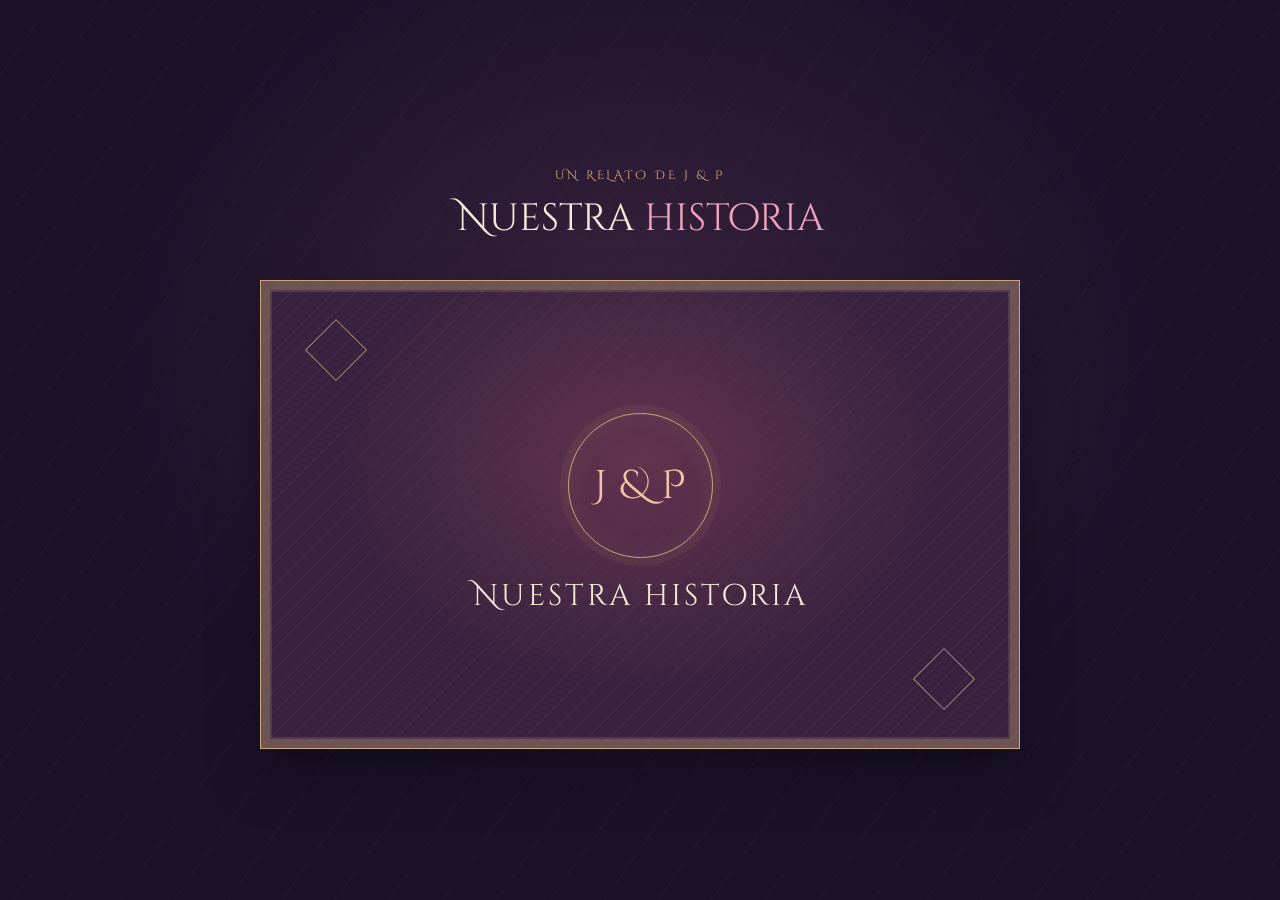
==== commit 3448cc1b: "feature: Se agrega el segundo mes de novios y animacion de libro" ====
--- a/index.html
+++ b/index.html
@@ -1,450 +1,154 @@
 <!doctype html>
 <html lang="es">
-
 <head>
   <meta charset="utf-8">
   <meta name="viewport" content="width=device-width, initial-scale=1">
-  <title>J &amp; P · Un mes juntos</title>
+  <meta name="theme-color" content="#241839">
+  <title>J &amp; P · Nuestra historia</title>
   <link rel="preconnect" href="https://fonts.googleapis.com">
   <link rel="preconnect" href="https://fonts.gstatic.com" crossorigin>
-  <link
-    href="https://fonts.googleapis.com/css2?family=Cinzel+Decorative:wght@400;700&amp;family=Cormorant+Garamond:ital,wght@0,400;0,600;1,400&amp;display=swap"
-    rel="stylesheet">
-  <link rel="stylesheet" href="styles.css">
+  <link href="https://fonts.googleapis.com/css2?family=Cinzel+Decorative:wght@400;700&amp;family=Cormorant+Garamond:ital,wght@0,400;0,600;0,700;1,400;1,600;1,700&amp;display=swap" rel="stylesheet">
+  <style>
+    :root {
+      color-scheme: dark;
+      --ink: #321d3b;
+      --wine: #762f58;
+      --gold: #c9a978;
+      --paper: #f5ead7;
+      --plum: #241839;
+      --rose: #eea2bd;
+      --serif: 'Cormorant Garamond', Georgia, serif;
+      --display: 'Cinzel Decorative', Georgia, serif;
+    }
+    * { box-sizing: border-box; }
+    html, body { min-height: 100%; }
+    body {
+      min-height: 100vh;
+      margin: 0;
+      display: grid;
+      place-items: center;
+      overflow-x: hidden;
+      color: var(--paper);
+      background-color: #1b1129;
+      background-image: radial-gradient(ellipse at 50% 40%, rgba(119, 71, 103, .34), transparent 58%), repeating-linear-gradient(125deg, transparent 0 42px, rgba(233, 193, 145, .025) 43px 44px);
+      font-family: var(--serif);
+    }
+    .scene { width: min(100%, 1020px); padding: 46px 24px 30px; text-align: center; }
+    .prelude { margin: 0 0 10px; color: #e6b781; font-family: var(--display); font-size: 12px; letter-spacing: .24em; text-transform: uppercase; }
+    h1 { margin: 0 0 36px; font-family: var(--display); font-size: clamp(24px, 4vw, 38px); font-weight: 400; }
+    h1 span { color: var(--rose); }
+    .book-wrap { perspective: 1800px; width: min(100%, 760px); margin: 0 auto; }
+    .book {
+      position: relative;
+      width: 100%;
+      aspect-ratio: 1.62;
+      min-height: 310px;
+      cursor: pointer;
+      touch-action: manipulation;
+      -webkit-tap-highlight-color: transparent;
+      transform-style: preserve-3d;
+      filter: drop-shadow(0 26px 26px rgba(0, 0, 0, .34));
+    }
+    .book:focus-visible { outline: 3px solid #e6b781; outline-offset: 8px; }
+    @media (hover: hover) {
+      .book:not(.is-opening):hover .cover-face { filter: brightness(1.12); }
+    }
+    .pages {
+      position: absolute;
+      inset: 3% 2.5% 3% 2.5%;
+      display: grid;
+      grid-template-columns: 1fr 1fr;
+      overflow: hidden;
+      color: var(--ink);
+      background: var(--paper);
+      border: 1px solid var(--gold);
+      box-shadow: inset 0 0 0 8px rgba(201, 169, 120, .16), inset 0 0 30px rgba(80, 48, 57, .12);
+    }
+    .pages::before { position: absolute; z-index: 1; inset: 0 auto 0 50%; width: 1px; background: rgba(99, 60, 67, .25); content: ''; }
+    .book-cover {
+      position: absolute;
+      z-index: 3;
+      inset: 0 0 0 0;
+      transform: rotateY(0);
+      transform-origin: left center;
+      transform-style: preserve-3d;
+      transition: transform 700ms cubic-bezier(.2, .72, .18, 1);
+    }
+    .cover-face, .cover-inside { position: absolute; inset: 0; display: flex; flex-direction: column; align-items: center; justify-content: center; backface-visibility: hidden; border: 1px solid var(--gold); }
+    .cover-face {
+      overflow: hidden;
+      color: var(--paper);
+      background: radial-gradient(ellipse at 50% 38%, #62334e, transparent 56%), repeating-linear-gradient(135deg, transparent 0 13px, rgba(231, 195, 141, .045) 14px 15px), #39223f;
+      box-shadow: inset 0 0 0 9px rgba(201, 169, 120, .22), inset 0 0 0 11px rgba(201, 169, 120, .18);
+    }
+    .cover-face::before, .cover-face::after { position: absolute; width: 42px; height: 42px; border: 1px solid rgba(201, 169, 120, .75); content: ''; transform: rotate(45deg); }
+    .cover-face::before { top: 10%; left: 7%; }
+    .cover-face::after { right: 7%; bottom: 10%; }
+    .cover-emblem { display: grid; place-items: center; width: clamp(90px, 18vw, 145px); aspect-ratio: 1; margin-bottom: 18px; border: 1px solid var(--gold); border-radius: 50%; color: #f0c5a4; font-family: var(--display); font-size: clamp(25px, 5vw, 40px); box-shadow: 0 0 0 8px rgba(201, 169, 120, .08), inset 0 0 24px rgba(201, 169, 120, .12); }
+    .cover-title { margin: 0; font-family: var(--display); font-size: clamp(18px, 3.6vw, 30px); font-weight: 400; letter-spacing: .1em; }
+    .cover-subtitle { margin: 12px 0 0; color: #ead2bd; font-size: clamp(17px, 2.8vw, 23px); font-style: italic; }
+    .cover-inside { transform: rotateY(180deg); color: var(--wine); background: repeating-linear-gradient(0deg, transparent 0 25px, rgba(111, 76, 80, .05) 26px 27px), #e9dac4; box-shadow: inset 0 0 0 8px rgba(201, 169, 120, .2); }
+    .cover-inside span { font-family: var(--display); font-size: clamp(26px, 4vw, 38px); }
+    .scene { transition: opacity 700ms ease; }
+    .book-wrap { transition: transform 1100ms cubic-bezier(.2, .72, .18, 1); transform-origin: center; }
+    .scene.is-opening { opacity: 0; transition-delay: 400ms; }
+    .scene.is-opening .book-wrap { transform: scale(2.5); }
+    .book.is-opening .book-cover { transform: rotateY(-175deg); }
+    @media (max-width: 560px) {
+      .scene { padding: 34px 16px 24px; }
+      h1 { margin-bottom: 28px; }
+      .book { min-height: 285px; aspect-ratio: .94; }
+      .pages { inset: 2% 2% 2%; }
+      .cover-emblem { width: 86px; }
+      .cover-face::before, .cover-face::after { width: 28px; height: 28px; }
+      .scene.is-opening .book-wrap { transform: scale(2.1); }
+    }
+    @media (prefers-reduced-motion: reduce) {
+      *, *::before, *::after { scroll-behavior: auto !important; transition-duration: .01ms !important; animation-duration: .01ms !important; animation-iteration-count: 1 !important; }
+    }
+  </style>
 </head>
+<body>
+  <main class="scene">
+    <p class="prelude">Un relato de J &amp; P</p>
+    <h1>Nuestra <span>historia</span></h1>
 
-<body>
-
-  <!-- ============ PORTADA ============ -->
-  <header class="hero">
-    <p class="eyebrow">Capítulo I · Un mes</p>
-    <h1 class="hero-title">J <span class="amp">&amp;</span> P</h1>
-    <p class="hero-subtitle">El primer mes de nuestra propia historia</p>
-
-    <svg role="img" aria-label="Dos alas oscuras ornamentales enmarcan un libro abierto" viewBox="0 0 640 300"
-      class="crest">
-      <defs>
-        <linearGradient id="cr-wing-shadow" x1="0" y1="0" x2="1" y2="1">
-          <stop offset="0" stop-color="#55466e"></stop>
-          <stop offset="0.56" stop-color="#30223f"></stop>
-          <stop offset="1" stop-color="#1a1326"></stop>
-        </linearGradient>
-        <linearGradient id="cr-metal" x1="0" y1="0" x2="1" y2="1">
-          <stop offset="0" stop-color="#d4b58a"></stop>
-          <stop offset="0.48" stop-color="#a98dba"></stop>
-          <stop offset="1" stop-color="#6c5b7e"></stop>
-        </linearGradient>
-        <g id="cr-wing-art" fill="url(#cr-wing-shadow)" stroke="url(#cr-metal)" stroke-linejoin="round">
-          <path
-            d="M304 203 C 264 176 228 137 199 96 C 166 51 126 33 83 36 C 107 53 124 72 139 94 C 113 79 88 72 58 75 C 86 91 108 110 126 132 C 101 122 76 120 50 126 C 86 143 111 162 137 183 C 166 207 204 221 252 219 Z"
-            stroke-width="2"></path>
-          <path
-            d="M291 198 C 247 159 213 124 181 85 C 157 56 128 43 99 41 C 143 77 170 117 203 151 C 229 178 258 196 291 208 Z"
-            stroke-width="1.2" opacity=".84"></path>
-          <path
-            d="M281 203 C 239 184 199 148 166 111 C 142 85 111 78 77 77 C 119 101 146 132 176 161 C 206 190 242 207 281 212 Z"
-            stroke-width="1.1" opacity=".76"></path>
-          <path
-            d="M268 207 C 228 200 191 178 153 151 C 128 133 101 128 68 128 C 110 145 140 170 172 191 C 202 210 235 218 268 216 Z"
-            stroke-width="1.1" opacity=".7"></path>
-          <path
-            d="M251 211 C 217 218 183 207 149 187 C 126 174 105 169 82 168 C 116 187 146 207 180 218 C 205 226 231 225 251 219 Z"
-            stroke-width="1.1" opacity=".64"></path>
-          <path
-            d="M299 201 C 249 169 205 124 166 77 C 141 48 111 39 83 36 M285 207 C 232 179 188 137 145 93 M272 212 C 222 193 179 163 136 132 M258 216 C 218 208 179 188 137 183"
-            fill="none" stroke="#d2b795" stroke-width="1.15" opacity=".7"></path>
-          <path d="M286 191 L 299 180 L 302 196 L 315 203 L 301 211 L 298 226 L 287 214 L 273 215 L 280 203 Z"
-            fill="url(#cr-metal)" stroke="none" opacity=".86"></path>
-        </g>
-        <radialGradient id="cr-aura">
-          <stop stop-color="#b48ef0" stop-opacity=".3"></stop>
-          <stop offset="1" stop-color="#b48ef0" stop-opacity="0"></stop>
-        </radialGradient>
-      </defs>
-      <ellipse cx="320" cy="165" rx="118" ry="83" fill="url(#cr-aura)"></ellipse>
-      <g class="crest-wing">
-        <use href="#cr-wing-art"></use>
-      </g>
-      <g transform="translate(640 0) scale(-1 1)">
-        <g class="crest-wing">
-          <use href="#cr-wing-art"></use>
-        </g>
-      </g>
-      <path class="crest-rune" d="M320 119 L326 132 L339 138 L326 144 L320 157 L314 144 L301 138 L314 132 Z" fill="none"
-        stroke="url(#cr-metal)" stroke-width="1.8" stroke-linejoin="round"></path>
-      <circle cx="320" cy="138" r="2.2" fill="#f6ead8"></circle>
-      <path d="M320 268 C 285 250, 245 248, 210 258 L 210 200 C 245 190, 285 192, 320 210 Z" fill="#f6ead8"
-        stroke="#c9a978" stroke-width="2"></path>
-      <path d="M320 268 C 355 250, 395 248, 430 258 L 430 200 C 395 190, 355 192, 320 210 Z" fill="#efe0c8"
-        stroke="#c9a978" stroke-width="2"></path>
-      <path d="M320 210 L 320 268" stroke="#c9a978" stroke-width="2"></path>
-      <path
-        d="M230 214 C 255 206, 280 208, 302 218 M 230 228 C 255 220, 280 222, 302 232 M 230 242 C 255 234, 280 236, 302 246"
-        stroke="#c9a978" stroke-width="1.2" fill="none"></path>
-      <text x="375" y="236" text-anchor="middle" font-family="'Cinzel Decorative', Georgia, serif" font-size="22"
-        font-weight="700" fill="#8a2f63">J &amp; P</text>
-      <circle class="crest-particle" cx="320" cy="94" r="2.5" fill="#d6b98e"></circle>
-      <circle class="crest-particle" cx="288" cy="113" r="1.8" fill="#b48ef0"></circle>
-      <circle class="crest-particle" cx="352" cy="113" r="1.8" fill="#b48ef0"></circle>
-    </svg>
-
-    <div class="hero-dates">
-      <span class="date-start">29 · 08 · 2026</span>
-      <span class="date-star" aria-hidden="true">✦</span>
-      <span class="date-end">29 · 09 · 2026</span>
-    </div>
-  </header>
-
-  <!-- ============ DIAS JUNTOS ============ -->
-  <section class="together-counter" aria-labelledby="together-title">
-    <div class="together-bookmark" aria-hidden="true">J&nbsp; &amp; &nbsp;P</div>
-    <p class="eyebrow">Desde el 1 de mayo de 2026</p>
-    <h2 id="together-title">Días escritos juntos</h2>
-    <div class="together-count" role="timer" aria-label="Tiempo juntos actualizado cada segundo">
-      <div class="together-time-part"><span class="together-value" id="days-together">—</span><span
-          class="together-unit">días</span></div>
-      <span class="together-separator" aria-hidden="true">:</span>
-      <div class="together-time-part"><span class="together-value" id="hours-together">—</span><span
-          class="together-unit">horas</span></div>
-      <span class="together-separator" aria-hidden="true">:</span>
-      <div class="together-time-part"><span class="together-value" id="minutes-together">—</span><span
-          class="together-unit">minutos</span></div>
-        <span class="together-separator" aria-hidden="true">:</span>
-        <div class="together-time-part"><span class="together-value" id="seconds-together">—</span><span
-          class="together-unit">segundos</span></div>
-    </div>
-  </section>
-
-  <!-- ============ CRONICA DEL PRIMER MES ============ -->
-  <section class="counter" aria-labelledby="first-month-title">
-    <div class="counter-heading">
-      <p class="eyebrow">Crónica del primer mes</p>
-      <h2 id="first-month-title">Un prólogo encendido</h2>
-      <p>Una pequeña leyenda que apenas comienza.</p>
-    </div>
-    <div class="counter-grid">
-      <div class="stat stat--rosa"><span class="stat-num">31</span><span class="stat-label">días de aventura</span>
-      </div>
-      <div class="stat stat--morado"><span class="stat-num">744</span><span class="stat-label">horas compartidas</span>
-      </div>
-      <div class="stat stat--naranja"><span class="stat-num">1</span><span class="stat-label">mes, el prólogo de nuestra
-          historia</span></div>
-    </div>
-    <span class="counter-flourish" aria-hidden="true">✦</span>
-  </section>
-
-  <!-- ============ CAPÍTULOS ============ -->
-  <section id="historia" class="chapters">
-    <div class="container">
-      <div class="section-head">
-        <p class="eyebrow">Índice</p>
-      </div>
-      <div class="chapter-grid">
-        <article class="chapter chapter--rosa">
-          <figure class="chapter-photo">
-            <img data-photo="imagenes/capitulo-1.jpeg" alt="Recuerdo de nuestra primera cita en el parque"
-              loading="lazy">
-            <figcaption>Fotografía del recuerdo · I</figcaption>
-          </figure>
-          <div class="chapter-copy">
-            <p class="chapter-label">Capítulo I <span>· La primera página</span></p>
-            <h3>Primera cita</h3>
-            <p class="chapter-text">En el parque, comiendo un elote y platicando. Los nervios nos comían vivos, pero la
-              forma tan natural de ser nosotros fue mágica.</p>
-            <p class="chapter-folio">01 <span>—</span> 04</p>
+    <div class="book-wrap">
+      <div class="book" id="book" role="button" tabindex="0" aria-label="Abrir libro y ver nuestra historia">
+        <div class="pages" aria-hidden="true"></div>
+        <div class="book-cover" aria-hidden="true">
+          <div class="cover-face">
+            <span class="cover-emblem">J &amp; P</span>
+            <p class="cover-title">Nuestra historia</p>
           </div>
-        </article>
-        <article class="chapter chapter--morado">
-          <figure class="chapter-photo">
-            <img data-photo="imagenes/capitulo-2.jpeg" alt="Recuerdo del cumpleaños que celebramos juntos"
-              loading="lazy">
-            <figcaption>Fotografía del recuerdo · II</figcaption>
-          </figure>
-          <div class="chapter-copy">
-            <p class="chapter-label">Capítulo II <span>· Un día especial</span></p>
-            <h3>Mi cumpleaños</h3>
-            <p class="chapter-text">Estoy muy agradecido de que, aunque lleváramos poco tiempo saliendo, me hicieras
-              sentir que mi cumpleaños no era un día cualquiera.</p>
-            <p class="chapter-folio">02 <span>—</span> 04</p>
-          </div>
-        </article>
-        <article class="chapter chapter--naranja">
-          <figure class="chapter-photo">
-            <img data-photo="imagenes/capitulo-3.jpeg" alt="Recuerdo del picnic que planeamos juntos" loading="lazy">
-            <figcaption>Fotografía del recuerdo · III</figcaption>
-          </figure>
-          <div class="chapter-copy">
-            <p class="chapter-label">Capítulo III <span>· El gran día</span></p>
-            <h3>El día</h3>
-            <p class="chapter-text">El día que por fin hicimos el picnic que llevábamos tanto tiempo posponiendo. Fue el
-              pretexto perfecto para decirte lo que llevaba tanto tiempo queriendo decirte.</p>
-            <p class="chapter-folio">03 <span>—</span> 04</p>
-          </div>
-        </article>
-        <article class="chapter chapter--rosa">
-          <figure class="chapter-photo">
-            <img data-photo="imagenes/capitulo-4.jpeg"
-              alt="Un momento que representa todo lo que aún nos queda por vivir" loading="lazy">
-            <figcaption>Fotografía del recuerdo · IV</figcaption>
-          </figure>
-          <div class="chapter-copy">
-            <p class="chapter-label">Capítulo IV <span>· Continuará</span></p>
-            <h3>Lo que sigue</h3>
-            <p class="chapter-text">Esto es apenas nuestro primer mes. Quiero seguir creciendo contigo, aprender más de
-              ti, superar lo que venga y construir muchos recuerdos más.</p>
-            <p class="chapter-text">Porque si este tiempo que llevamos juntos me la he pasado increíble... me emociona
-              mucho descubrir todo lo que falta.</p>
-            <p class="chapter-folio">04 <span>—</span> 04</p>
-          </div>
-        </article>
+          <div class="cover-inside"><span>J &amp; P</span></div>
+        </div>
       </div>
     </div>
-  </section>
 
-  <!-- ============ SOBRE SORPRESA ============ -->
-  <section id="sorpresa" class="surprise">
-    <div class="section-head">
-      <p class="eyebrow">Epílogo</p>
-      <h2>Una sorpresa para ti</h2>
-      <p class="surprise-hint">Abre el sobre sellado por los dragones</p>
-    </div>
+  </main>
+  <script>
+    const book = document.getElementById('book');
+    function openStory() {
+      if (book.classList.contains('is-opening')) return;
 
-    <div class="envelope" id="envelope">
-      <!-- parte trasera -->
-      <svg aria-hidden="true" viewBox="0 0 520 420" class="env-layer env-back">
-        <ellipse cx="260" cy="408" rx="210" ry="9" fill="#0d0819"></ellipse>
-        <rect x="40" y="150" width="440" height="250" rx="10" fill="#c9a978"></rect>
-        <rect x="52" y="160" width="416" height="230" rx="6" fill="#8a2f63"></rect>
-      </svg>
+      book.classList.add('is-opening');
+      book.setAttribute('aria-disabled', 'true');
+      document.querySelector('.scene').classList.add('is-opening');
 
-      <!-- flores (solo se muestran y animan al abrir) -->
-      <svg role="img" aria-label="Un ramo de flores rosas, moradas y naranjas sale del sobre" viewBox="0 0 520 420"
-        class="env-layer env-flowers">
-        <defs>
-          <linearGradient id="fl-petal-p" x1="0" y1="0" x2="0.8" y2="1">
-            <stop stop-color="#ffd7e7"></stop>
-            <stop offset="1" stop-color="#ed6ea6"></stop>
-          </linearGradient>
-          <linearGradient id="fl-petal-m" x1="0" y1="0" x2="0.8" y2="1">
-            <stop stop-color="#eee0ff"></stop>
-            <stop offset="1" stop-color="#9b68dc"></stop>
-          </linearGradient>
-          <linearGradient id="fl-petal-o" x1="0" y1="0" x2="0.8" y2="1">
-            <stop stop-color="#ffe0b4"></stop>
-            <stop offset="1" stop-color="#f28c55"></stop>
-          </linearGradient>
-          <g id="fl-p">
-            <g fill="url(#fl-petal-p)" stroke="#fff0f6" stroke-opacity=".4" stroke-width=".6" transform="rotate(36)">
-              <ellipse cy="-12" rx="8" ry="13"></ellipse>
-              <ellipse cy="-12" rx="8" ry="13" transform="rotate(72)"></ellipse>
-              <ellipse cy="-12" rx="8" ry="13" transform="rotate(144)"></ellipse>
-              <ellipse cy="-12" rx="8" ry="13" transform="rotate(216)"></ellipse>
-              <ellipse cy="-12" rx="8" ry="13" transform="rotate(288)"></ellipse>
-            </g>
-            <g fill="#f28dbb">
-              <ellipse cy="-10" rx="7" ry="11"></ellipse>
-              <ellipse cy="-10" rx="7" ry="11" transform="rotate(72)"></ellipse>
-              <ellipse cy="-10" rx="7" ry="11" transform="rotate(144)"></ellipse>
-              <ellipse cy="-10" rx="7" ry="11" transform="rotate(216)"></ellipse>
-              <ellipse cy="-10" rx="7" ry="11" transform="rotate(288)"></ellipse>
-            </g>
-            <circle r="7" fill="none" stroke="#fff0d0" stroke-opacity=".7" stroke-width="1.2"></circle>
-            <circle r="5" fill="#f7a35c"></circle>
-            <circle cx="-1.5" cy="-1.5" r="1.4" fill="#fff2cb" opacity=".9"></circle>
-          </g>
-          <g id="fl-m">
-            <g fill="url(#fl-petal-m)" stroke="#f8f0ff" stroke-opacity=".48" stroke-width=".6" transform="rotate(36)">
-              <ellipse cy="-12" rx="8" ry="13"></ellipse>
-              <ellipse cy="-12" rx="8" ry="13" transform="rotate(72)"></ellipse>
-              <ellipse cy="-12" rx="8" ry="13" transform="rotate(144)"></ellipse>
-              <ellipse cy="-12" rx="8" ry="13" transform="rotate(216)"></ellipse>
-              <ellipse cy="-12" rx="8" ry="13" transform="rotate(288)"></ellipse>
-            </g>
-            <g fill="#a776ea">
-              <ellipse cy="-10" rx="7" ry="11"></ellipse>
-              <ellipse cy="-10" rx="7" ry="11" transform="rotate(72)"></ellipse>
-              <ellipse cy="-10" rx="7" ry="11" transform="rotate(144)"></ellipse>
-              <ellipse cy="-10" rx="7" ry="11" transform="rotate(216)"></ellipse>
-              <ellipse cy="-10" rx="7" ry="11" transform="rotate(288)"></ellipse>
-            </g>
-            <circle r="7" fill="none" stroke="#fff0d0" stroke-opacity=".7" stroke-width="1.2"></circle>
-            <circle r="5" fill="#f28dbb"></circle>
-            <circle cx="-1.5" cy="-1.5" r="1.4" fill="#fff2cb" opacity=".9"></circle>
-          </g>
-          <g id="fl-o">
-            <g fill="url(#fl-petal-o)" stroke="#fff5df" stroke-opacity=".5" stroke-width=".6" transform="rotate(36)">
-              <ellipse cy="-12" rx="8" ry="13"></ellipse>
-              <ellipse cy="-12" rx="8" ry="13" transform="rotate(72)"></ellipse>
-              <ellipse cy="-12" rx="8" ry="13" transform="rotate(144)"></ellipse>
-              <ellipse cy="-12" rx="8" ry="13" transform="rotate(216)"></ellipse>
-              <ellipse cy="-12" rx="8" ry="13" transform="rotate(288)"></ellipse>
-            </g>
-            <g fill="#f7a35c">
-              <ellipse cy="-10" rx="7" ry="11"></ellipse>
-              <ellipse cy="-10" rx="7" ry="11" transform="rotate(72)"></ellipse>
-              <ellipse cy="-10" rx="7" ry="11" transform="rotate(144)"></ellipse>
-              <ellipse cy="-10" rx="7" ry="11" transform="rotate(216)"></ellipse>
-              <ellipse cy="-10" rx="7" ry="11" transform="rotate(288)"></ellipse>
-            </g>
-            <circle r="7" fill="none" stroke="#fff0d0" stroke-opacity=".72" stroke-width="1.2"></circle>
-            <circle r="5" fill="#8a2f63"></circle>
-            <circle cx="-1.5" cy="-1.5" r="1.4" fill="#fff2cb" opacity=".9"></circle>
-          </g>
-        </defs>
+      const delay = window.matchMedia('(prefers-reduced-motion: reduce)').matches ? 0 : 1150;
+      window.setTimeout(() => {
+        window.location.href = 'historia.html';
+      }, delay);
+    }
 
-        <g class="anim"
-          style="animation: jp-rise 1.1s cubic-bezier(.2,.8,.2,1) 0.5s both; transform-box: fill-box; transform-origin: 50% 100%">
-          <g class="anim"
-            style="animation: jp-sway 3.4s ease-in-out 1.7s infinite alternate; transform-box: fill-box; transform-origin: 50% 100%">
-            <path d="M200 340 C 190 290, 160 250, 140 215" stroke="#4f7d63" stroke-width="4" fill="none"></path>
-            <use href="#fl-o" transform="translate(140 215) scale(1.1)"></use>
-          </g>
-        </g>
-        <g class="anim"
-          style="animation: jp-rise 1.1s cubic-bezier(.2,.8,.2,1) 0.55s both; transform-box: fill-box; transform-origin: 50% 100%">
-          <g class="anim"
-            style="animation: jp-sway 3.8s ease-in-out 1.7s infinite alternate-reverse; transform-box: fill-box; transform-origin: 50% 100%">
-            <path d="M320 340 C 330 290, 360 250, 380 215" stroke="#4f7d63" stroke-width="4" fill="none"></path>
-            <use href="#fl-p" transform="translate(380 215) scale(1.1)"></use>
-          </g>
-        </g>
-        <g class="anim"
-          style="animation: jp-rise 1.1s cubic-bezier(.2,.8,.2,1) 0.65s both; transform-box: fill-box; transform-origin: 50% 100%">
-          <g class="anim"
-            style="animation: jp-sway 3.2s ease-in-out 1.8s infinite alternate; transform-box: fill-box; transform-origin: 50% 100%">
-            <path d="M215 340 C 205 280, 180 220, 170 180" stroke="#4f7d63" stroke-width="4" fill="none"></path>
-            <path d="M194 250 C 178 236, 166 238, 160 248 C 172 256, 186 256, 194 250 Z" fill="#5e9274"></path>
-            <use href="#fl-p" transform="translate(170 180) scale(1.3)"></use>
-          </g>
-        </g>
-        <g class="anim"
-          style="animation: jp-rise 1.1s cubic-bezier(.2,.8,.2,1) 0.7s both; transform-box: fill-box; transform-origin: 50% 100%">
-          <g class="anim"
-            style="animation: jp-sway 3.6s ease-in-out 1.8s infinite alternate-reverse; transform-box: fill-box; transform-origin: 50% 100%">
-            <path d="M305 340 C 315 280, 340 220, 350 180" stroke="#4f7d63" stroke-width="4" fill="none"></path>
-            <path d="M326 250 C 342 236, 354 238, 360 248 C 348 256, 334 256, 326 250 Z" fill="#5e9274"></path>
-            <use href="#fl-m" transform="translate(350 180) scale(1.3)"></use>
-          </g>
-        </g>
-        <g class="anim"
-          style="animation: jp-rise 1.1s cubic-bezier(.2,.8,.2,1) 0.8s both; transform-box: fill-box; transform-origin: 50% 100%">
-          <g class="anim"
-            style="animation: jp-sway 3s ease-in-out 1.9s infinite alternate; transform-box: fill-box; transform-origin: 50% 100%">
-            <path d="M240 340 C 236 270, 214 190, 205 140" stroke="#4f7d63" stroke-width="4" fill="none"></path>
-            <use href="#fl-m" transform="translate(205 140) scale(1.5)"></use>
-          </g>
-        </g>
-        <g class="anim"
-          style="animation: jp-rise 1.1s cubic-bezier(.2,.8,.2,1) 0.85s both; transform-box: fill-box; transform-origin: 50% 100%">
-          <g class="anim"
-            style="animation: jp-sway 3.3s ease-in-out 1.9s infinite alternate-reverse; transform-box: fill-box; transform-origin: 50% 100%">
-            <path d="M280 340 C 284 270, 306 190, 315 140" stroke="#4f7d63" stroke-width="4" fill="none"></path>
-            <use href="#fl-o" transform="translate(315 140) scale(1.5)"></use>
-          </g>
-        </g>
-        <g class="anim"
-          style="animation: jp-rise 1.2s cubic-bezier(.2,.8,.2,1) 0.95s both; transform-box: fill-box; transform-origin: 50% 100%">
-          <g class="anim"
-            style="animation: jp-sway 3.7s ease-in-out 2s infinite alternate; transform-box: fill-box; transform-origin: 50% 100%">
-            <path d="M260 340 C 256 260, 264 160, 260 95" stroke="#4f7d63" stroke-width="5" fill="none"></path>
-            <path d="M259 200 C 240 182, 226 184, 220 196 C 234 206, 250 206, 259 200 Z" fill="#5e9274"></path>
-            <path d="M261 230 C 280 212, 294 214, 300 226 C 286 236, 270 236, 261 230 Z" fill="#5e9274"></path>
-            <use href="#fl-p" transform="translate(260 95) scale(2)"></use>
-          </g>
-        </g>
-        <g class="anim"
-          style="animation: jp-rise 1.1s cubic-bezier(.2,.8,.2,1) 1.05s both; transform-box: fill-box; transform-origin: 50% 100%">
-          <g class="anim flower-back"
-            style="animation: jp-sway 3.1s ease-in-out 1.8s infinite alternate; transform-box: fill-box; transform-origin: 50% 100%">
-            <use href="#fl-o" transform="translate(236 178) scale(0.8)"></use>
-          </g>
-          <g class="anim flower-back"
-            style="animation: jp-sway 3.5s ease-in-out 2s infinite alternate-reverse; transform-box: fill-box; transform-origin: 50% 100%">
-            <use href="#fl-p" transform="translate(286 182) scale(0.8)"></use>
-          </g>
-          <g class="anim flower-back"
-            style="animation: jp-sway 2.9s ease-in-out 2.2s infinite alternate; transform-box: fill-box; transform-origin: 50% 100%">
-            <use href="#fl-m" transform="translate(262 200) scale(0.7)"></use>
-          </g>
-        </g>
-
-        <ellipse class="anim" cx="230" cy="150" rx="4" ry="7" fill="#f28dbb"
-          style="animation: jp-drift-l 3.6s ease-out 1.6s infinite; transform-box: fill-box; transform-origin: center">
-        </ellipse>
-        <ellipse class="anim" cx="290" cy="140" rx="4" ry="7" fill="#b48ef0"
-          style="animation: jp-drift-r 4s ease-out 2s infinite; transform-box: fill-box; transform-origin: center">
-        </ellipse>
-        <ellipse class="anim" cx="260" cy="120" rx="3.5" ry="6" fill="#f7a35c"
-          style="animation: jp-drift-l 4.4s ease-out 2.4s infinite; transform-box: fill-box; transform-origin: center">
-        </ellipse>
-        <ellipse class="anim" cx="200" cy="170" rx="3.5" ry="6" fill="#b48ef0"
-          style="animation: jp-drift-r 3.8s ease-out 2.8s infinite; transform-box: fill-box; transform-origin: center">
-        </ellipse>
-        <ellipse class="anim" cx="330" cy="165" rx="4" ry="7" fill="#f28dbb"
-          style="animation: jp-drift-l 4.2s ease-out 3.1s infinite; transform-box: fill-box; transform-origin: center">
-        </ellipse>
-        <ellipse class="anim" cx="250" cy="160" rx="3.5" ry="6" fill="#f7a35c"
-          style="animation: jp-drift-r 3.5s ease-out 3.4s infinite; transform-box: fill-box; transform-origin: center">
-        </ellipse>
-      </svg>
-
-      <!-- frente del sobre -->
-      <svg aria-hidden="true" viewBox="0 0 520 420" class="env-layer env-front">
-        <path d="M40 150 L 252 286 L 40 400 Z" fill="#efdfc4" stroke="#c9a978" stroke-width="2" stroke-linejoin="round">
-        </path>
-        <path d="M480 150 L 268 286 L 480 400 Z" fill="#efdfc4" stroke="#c9a978" stroke-width="2"
-          stroke-linejoin="round"></path>
-        <path d="M40 400 L 260 262 L 480 400 Z" fill="#f6ead8" stroke="#c9a978" stroke-width="2"
-          stroke-linejoin="round"></path>
-        <text x="260" y="378" text-anchor="middle" font-family="'Cinzel Decorative', Georgia, serif" font-size="18"
-          fill="#8a2f63">29 · 08 · 2026 — 29 · 09 · 2026</text>
-      </svg>
-
-      <!-- solapa con sello -->
-      <svg aria-hidden="true" viewBox="0 0 520 420" class="env-layer env-flap">
-        <path d="M40 150 L 480 150 L 260 300 Z" fill="#e6d0a8" stroke="#c9a978" stroke-width="2"
-          stroke-linejoin="round"></path>
-        <g class="seal">
-          <circle cx="260" cy="282" r="30" fill="#a3326f"></circle>
-          <circle cx="260" cy="282" r="23" fill="none" stroke="#d76a9f" stroke-width="2"></circle>
-          <text x="260" y="288" text-anchor="middle" font-family="'Cinzel Decorative', Georgia, serif" font-size="15"
-            font-weight="700" fill="#f6ead8">J&amp;P</text>
-        </g>
-      </svg>
-    </div>
-
-    <button type="button" class="btn" id="envelope-btn" aria-controls="envelope" aria-expanded="false">Abrir el
-      sobre</button>
-  </section>
-
-  <!-- ============ PIE ============ -->
-  <footer class="footer">
-    <svg aria-hidden="true" viewBox="0 0 240 70" class="footer-dragons">
-      <defs>
-        <linearGradient id="ft-body" x1="0" y1="0" x2="1" y2="1">
-          <stop offset="0" stop-color="#b48ef0"></stop>
-          <stop offset="1" stop-color="#f28dbb"></stop>
-        </linearGradient>
-        <g id="ft-dragon" transform="scale(0.32)">
-          <path
-            d="M140 118 C 120 70, 90 40, 50 30 L 64 52 L 40 50 L 58 72 L 34 76 L 62 92 L 44 104 C 80 104, 110 112, 132 132 Z"
-            fill="#f7a35c"></path>
-          <path
-            d="M30 175 C 60 185, 95 180, 110 165 C 120 155, 118 140, 128 130 C 138 118, 150 112, 152 98 C 154 82, 162 70, 176 64 L 200 62 L 214 70 L 200 76 L 184 78 C 176 84, 172 94, 172 108 C 172 128, 160 148, 142 160 L 150 182 L 138 182 L 134 168 C 124 176, 118 186, 112 192 L 98 192 L 104 180 C 84 192, 52 196, 30 175 Z"
-            fill="url(#ft-body)"></path>
-        </g>
-      </defs>
-      <use href="#ft-dragon" transform="translate(30 4)"></use>
-      <use href="#ft-dragon" transform="translate(210 4) scale(-1 1)"></use>
-      <path
-        d="M120 30 C 120 26, 114 22, 110 26 C 106 30, 110 35, 120 42 C 130 35, 134 30, 130 26 C 126 22, 120 26, 120 30 Z"
-        fill="#f28dbb"></path>
-    </svg>
-    <p class="footer-initials">J <span class="amp">&amp;</span> P</p>
-    <p class="footer-line">Escribiendo nuestra historia...</p>
-  </footer>
-
-  <script src="script.js"></script>
+    book.addEventListener('click', openStory);
+    book.addEventListener('keydown', (event) => {
+      if (event.key === 'Enter' || event.key === ' ') {
+        event.preventDefault();
+        openStory();
+      }
+    });
+  </script>
 </body>
-
-</html>+</html>
